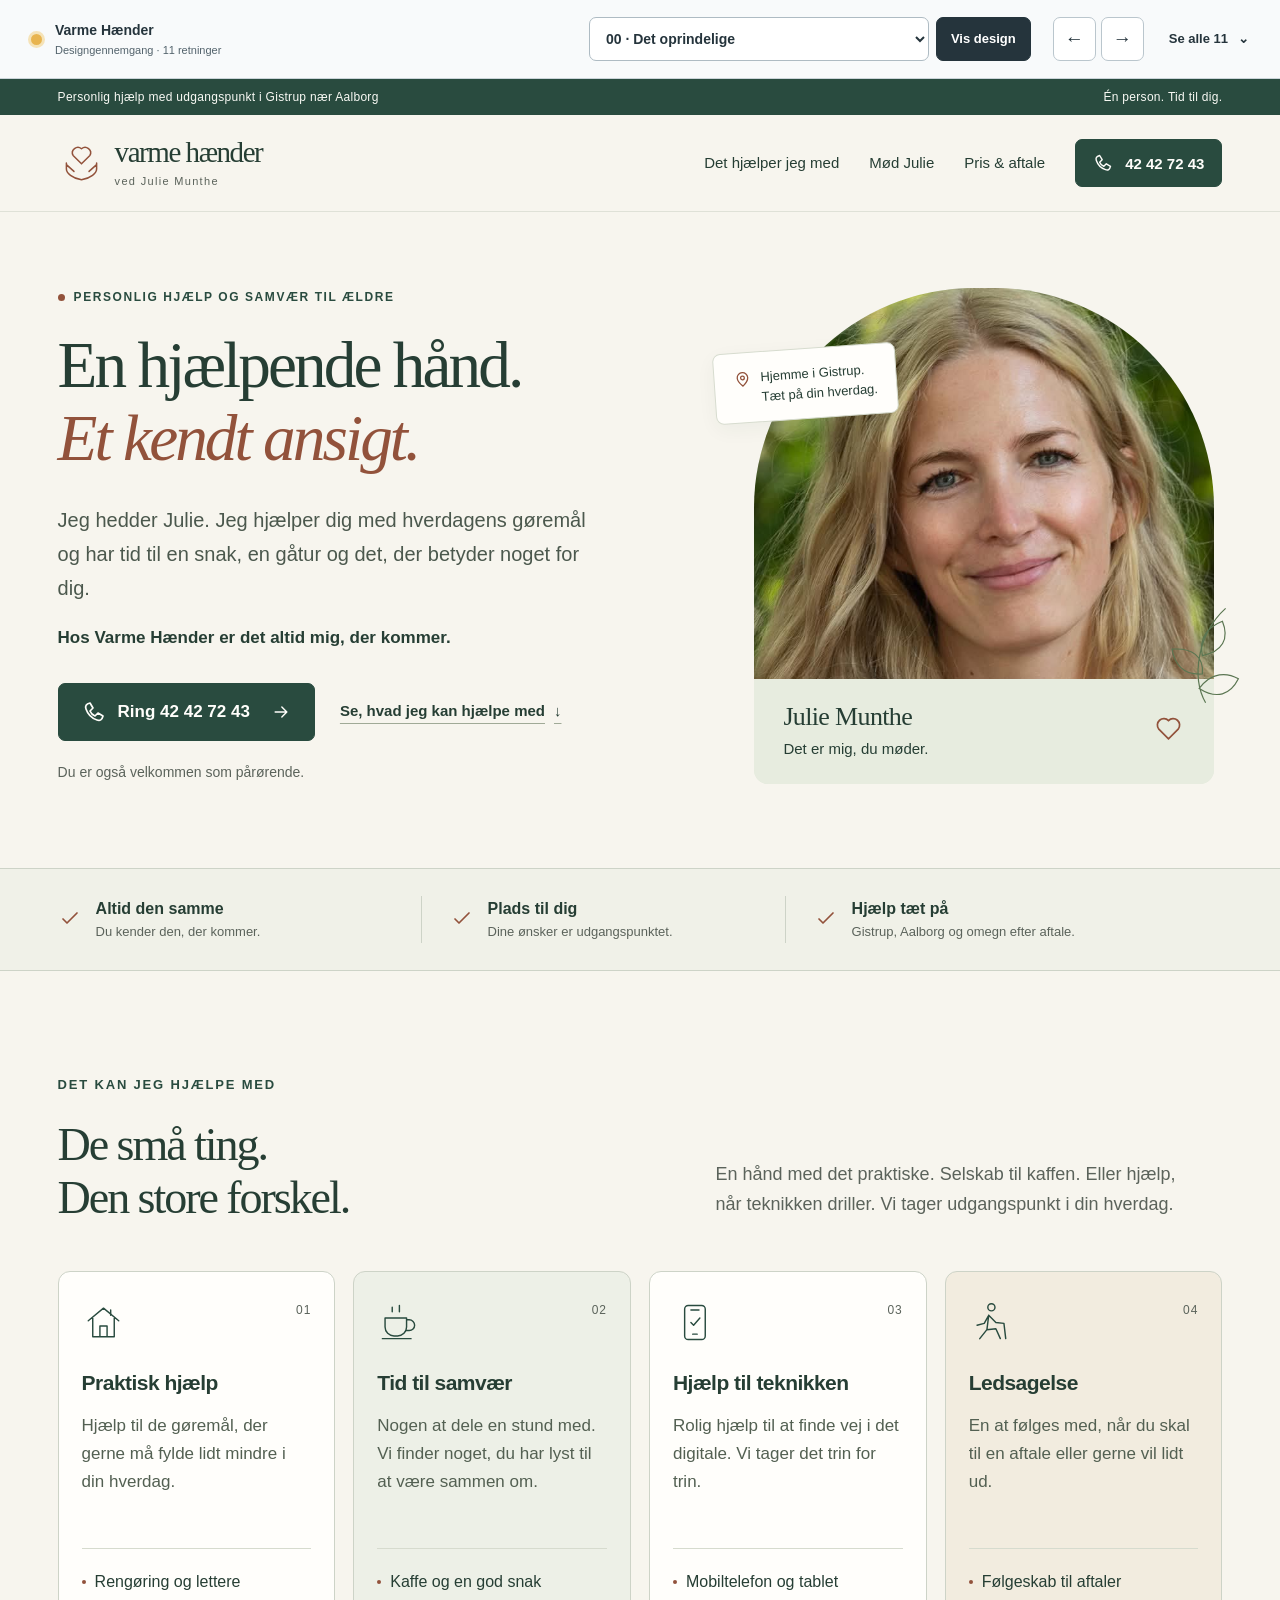
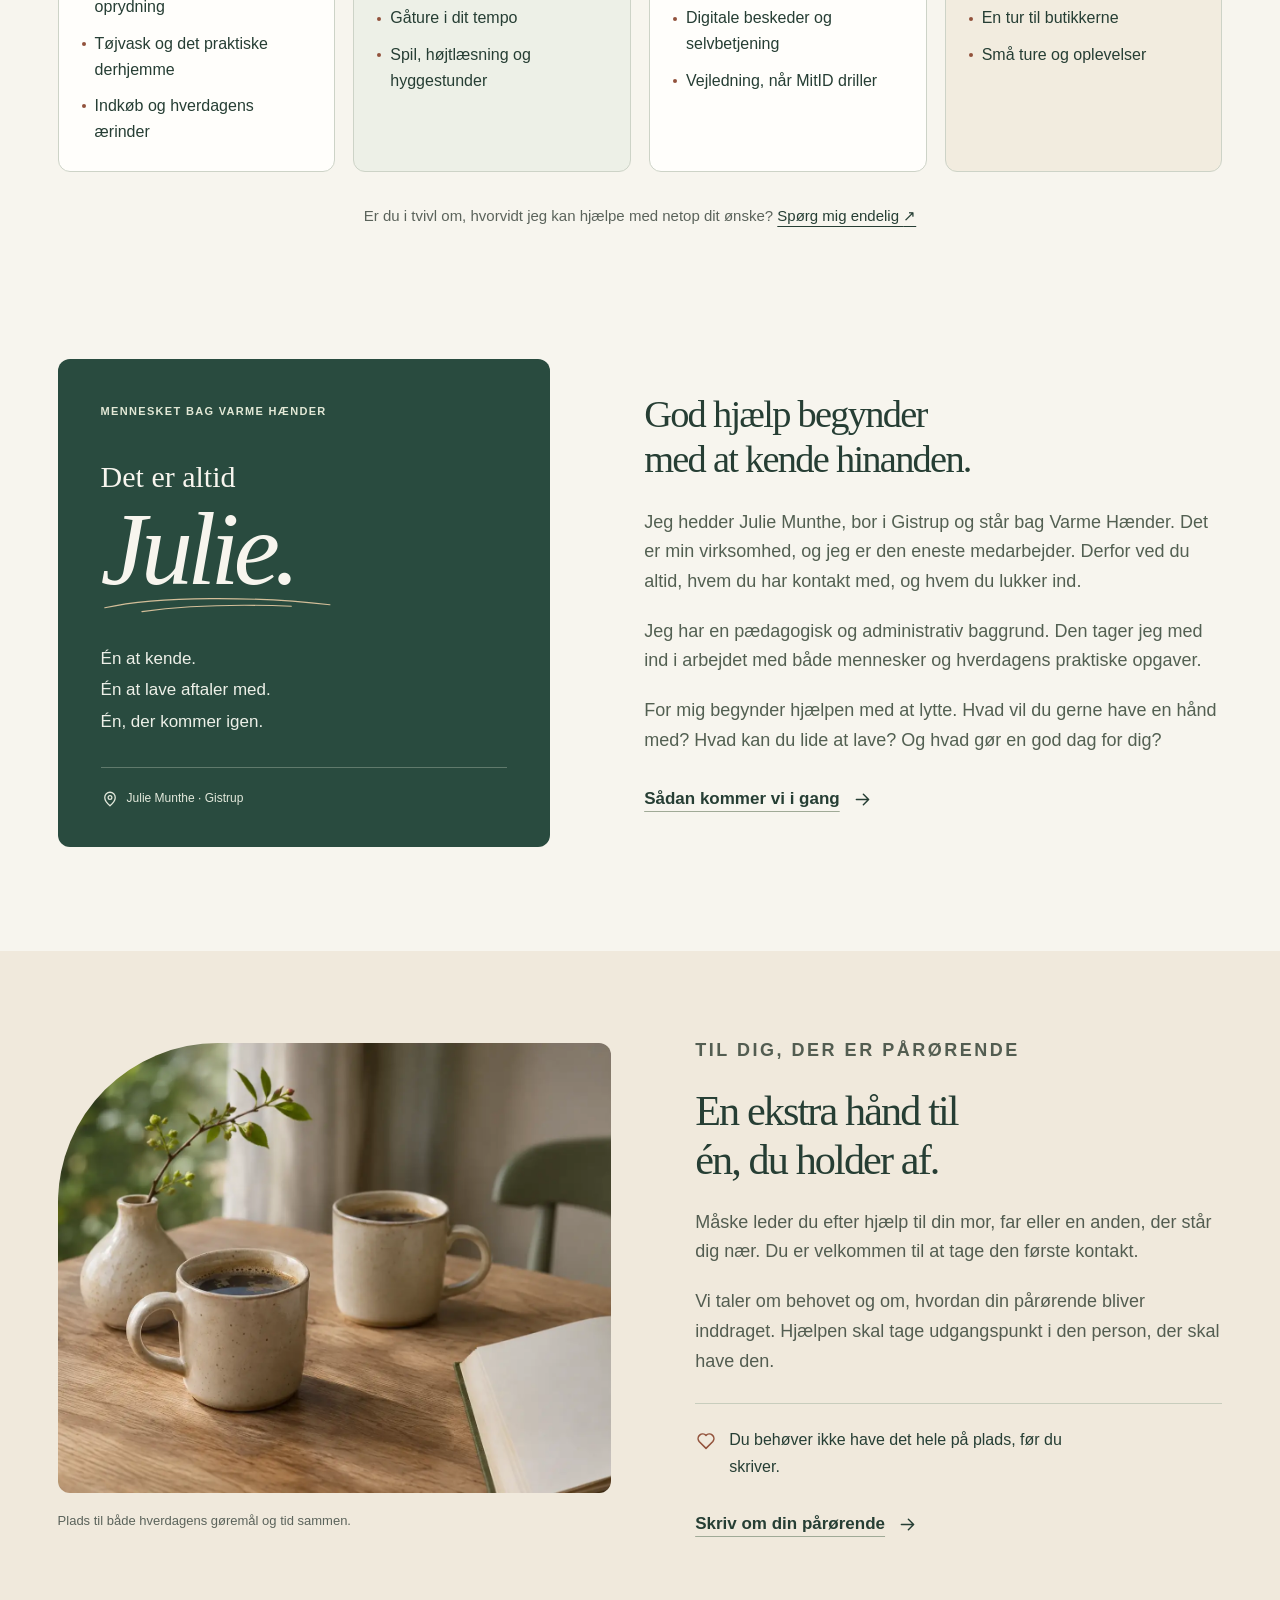
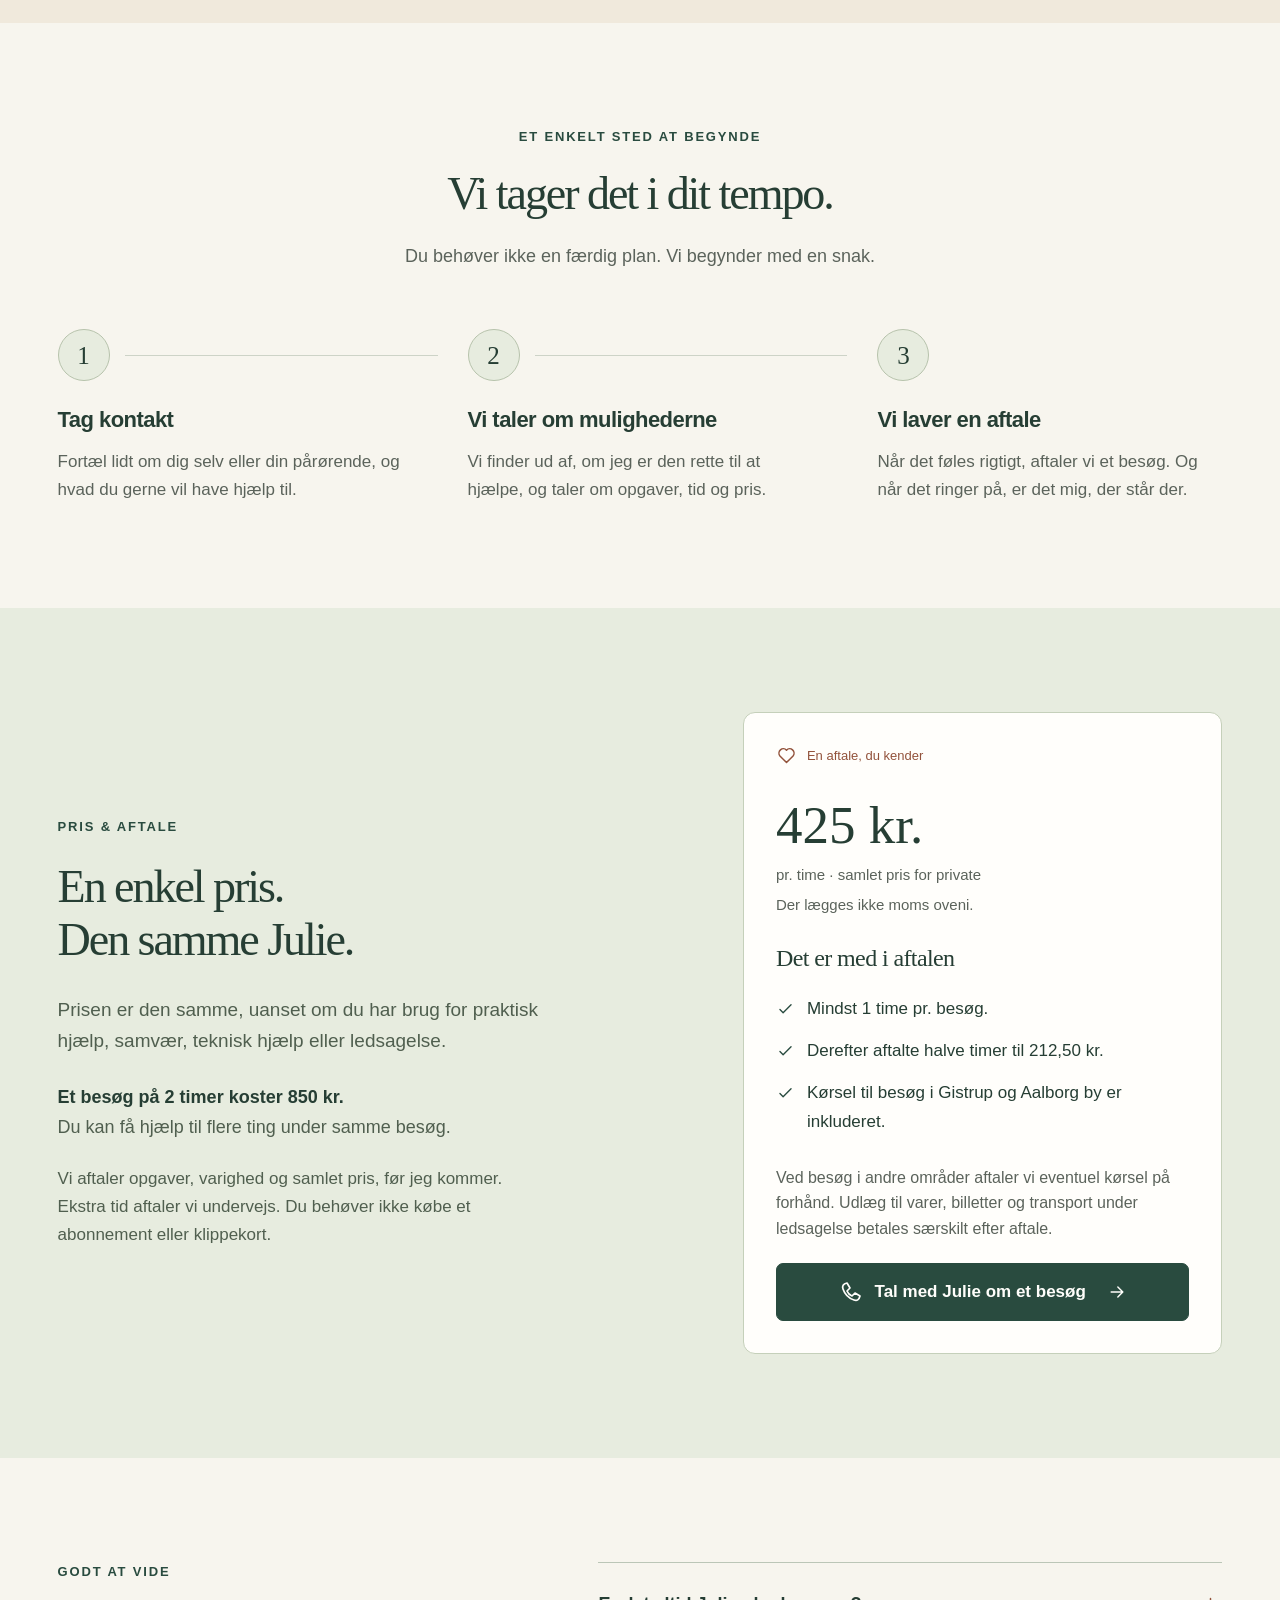
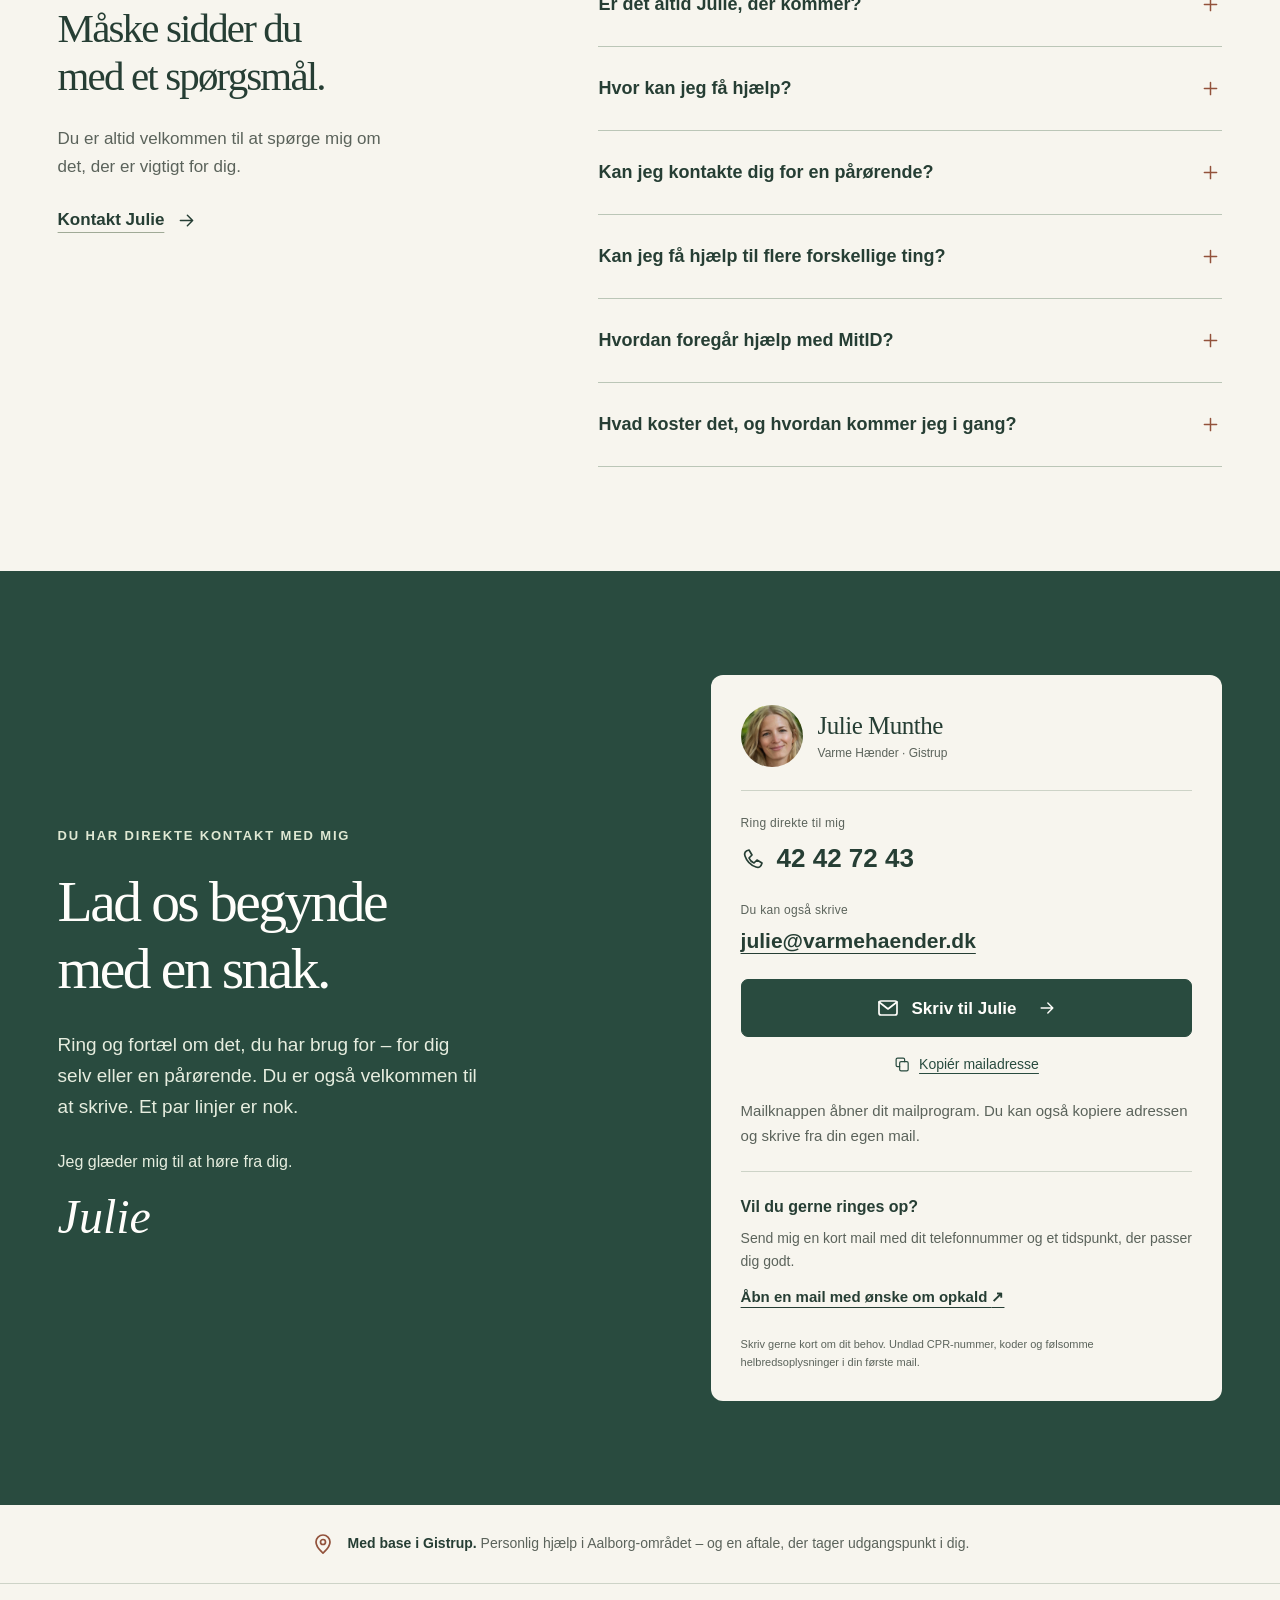
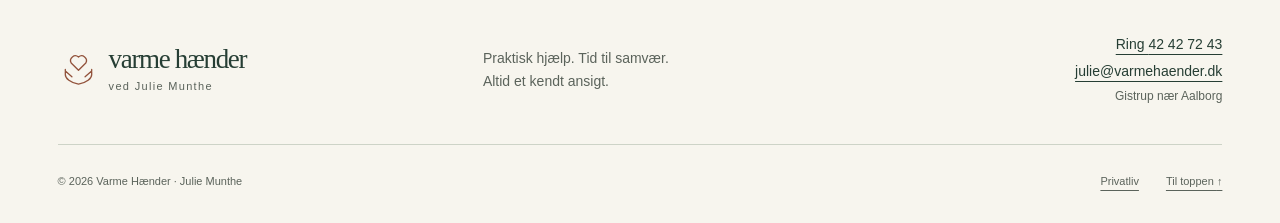
==== index.html @ d3af4e9e "more designs" ====
<!doctype html>
<html lang="da">
<head>
  <meta charset="utf-8">
  <meta name="viewport" content="width=device-width, initial-scale=1">
  <meta name="theme-color" content="#f7f5ee">
  <meta name="color-scheme" content="light">
  <title>Varme Hænder · Julie Munthe | Hjælp i Gistrup & Aalborg</title>
  <meta name="description" content="Personlig hjælp til ældre i Gistrup og Aalborg. Julie Munthe hjælper med praktiske opgaver, samvær, teknik og ledsagelse. Altid den samme person.">
  <link rel="canonical" href="https://varmehaender.dk/">
  <meta property="og:type" content="website">
  <meta property="og:locale" content="da_DK">
  <meta property="og:site_name" content="Varme Hænder">
  <meta property="og:title" content="En hjælpende hånd. Et kendt ansigt.">
  <meta property="og:description" content="Personlig hjælp og samvær i Gistrup og Aalborg. Hos Varme Hænder er det altid Julie Munthe, der kommer.">
  <meta property="og:url" content="https://varmehaender.dk/">
  <meta property="og:image" content="https://varmehaender.dk/assets/deling.png">
  <meta property="og:image:width" content="1200">
  <meta property="og:image:height" content="630">
  <meta property="og:image:alt" content="Varme Hænder. En hjælpende hånd. Et kendt ansigt. Julie Munthe, Gistrup og Aalborg.">
  <meta name="twitter:card" content="summary_large_image">
  <link rel="icon" href="assets/favicon.svg" type="image/svg+xml">
  <link rel="stylesheet" href="assets/style.css">
  <link rel="preload" href="assets/julie-munthe-original.jpg" as="image" fetchpriority="high">
  <script type="application/ld+json" id="business-schema">
  {"@context":"https://schema.org","@type":"ProfessionalService","@id":"https://varmehaender.dk/#virksomhed","name":"Varme Hænder","url":"https://varmehaender.dk/","description":"Personlig hjælp til ældre med praktiske opgaver, samvær, teknisk hjælp og ledsagelse med udgangspunkt i Gistrup nær Aalborg.","email":"julie@varmehaender.dk","telephone":"+4542427243","priceRange":"425 kr. pr. time","founder":{"@type":"Person","name":"Julie Munthe"},"areaServed":[{"@type":"City","name":"Gistrup"},{"@type":"City","name":"Aalborg"}],"address":{"@type":"PostalAddress","addressLocality":"Gistrup","addressCountry":"DK"},"hasOfferCatalog":{"@type":"OfferCatalog","name":"Hjælp i hverdagen","itemListElement":[{"@type":"OfferCatalog","name":"Praktisk hjælp"},{"@type":"OfferCatalog","name":"Samvær"},{"@type":"OfferCatalog","name":"Teknisk hjælp"},{"@type":"OfferCatalog","name":"Ledsagelse"}]}}
  </script>
  <script src="assets/site-config.js" defer></script>
  <script src="assets/site.js" defer></script>
<link rel="stylesheet" href="assets/design-review.css">
<script src="assets/design-review.js" defer></script>
</head>
<body class="has-design-review" data-design="00">
<aside class="design-review" aria-label="Vælg et design til gennemgang" data-design-review>
  <div class="review-bar">
    <a class="review-home" href="index.html"><span class="review-dot" aria-hidden="true"></span><span>Varme Hænder<small>Designgennemgang · 11 retninger</small></span></a>
    <div class="review-picker"><label class="review-sr" for="review-select">Vælg design</label><select id="review-select" data-review-select><option value="index.html" selected>00 · Det oprindelige</option><option value="designs/01.html">01 · Hverdagsliv i fokus</option><option value="designs/02.html">02 · Det helt enkle</option><option value="designs/03.html">03 · Et brev fra Julie</option><option value="designs/04.html">04 · To veje ind</option><option value="designs/05.html">05 · Hjælp tæt på</option><option value="designs/06.html">06 · Plads til gode stunder</option><option value="designs/07.html">07 · Overblik for pårørende</option><option value="designs/08.html">08 · Dit liv. Dit tempo.</option><option value="designs/09.html">09 · Vælg det, der hjælper</option><option value="designs/10.html">10 · En samtale først</option></select><button type="button" data-review-go hidden>Vis design</button></div>
    <div class="review-arrows"><a href="designs/10.html" aria-label="Forrige design: En samtale først">←</a><a href="designs/01.html" aria-label="Næste design: Hverdagsliv i fokus">→</a></div>
    <details class="review-overview"><summary>Se alle 11 <span aria-hidden="true">⌄</span></summary><div class="review-panel"><p>Samme Julie, samme hjælp og samme priser. Vælg det udtryk, der føles rigtigt.</p><nav class="review-grid" aria-label="Alle designforslag"><a class="review-choice" href="index.html" aria-current="page"><span class="review-swatches" style="--swatch-a:#294b3f;--swatch-b:#f7f5ee"><b>00</b></span><span><strong>Det oprindelige</strong><small>Creme, skovgrøn og Julie som det første kendte ansigt.</small></span></a><a class="review-choice" href="designs/01.html"><span class="review-swatches" style="--swatch-a:#682b3c;--swatch-b:#f8eee7"><b>01</b></span><span><strong>Hverdagsliv i fokus</strong><small>En samtale ved køkkenbordet, dyb bordeaux og nærvær i første blik.</small></span></a><a class="review-choice" href="designs/02.html"><span class="review-swatches" style="--swatch-a:#14344b;--swatch-b:#ffffff"><b>02</b></span><span><strong>Det helt enkle</strong><small>Hvid, marineblå og tre tydelige veje til hjælpen.</small></span></a><a class="review-choice" href="designs/03.html"><span class="review-swatches" style="--swatch-a:#72523c;--swatch-b:#f5efdf"><b>03</b></span><span><strong>Et brev fra Julie</strong><small>En personlig hilsen, varme papirfarver og plads til Julies stemme.</small></span></a><a class="review-choice" href="designs/04.html"><span class="review-swatches" style="--swatch-a:#125560;--swatch-b:#dceff2"><b>04</b></span><span><strong>To veje ind</strong><small>To ligeværdige begyndelser til dig selv og til dig som pårørende.</small></span></a><a class="review-choice" href="designs/05.html"><span class="review-swatches" style="--swatch-a:#254f78;--swatch-b:#f2d48f"><b>05</b></span><span><strong>Hjælp tæt på</strong><small>En illustreret dansk villavej, blå, okker og lokal nærhed.</small></span></a><a class="review-choice" href="designs/06.html"><span class="review-swatches" style="--swatch-a:#26465e;--swatch-b:#f7dd74"><b>06</b></span><span><strong>Plads til gode stunder</strong><small>Lys blå, gul og en levende mosaik af hverdagens gode øjeblikke.</small></span></a><a class="review-choice" href="designs/07.html"><span class="review-swatches" style="--swatch-a:#294b4e;--swatch-b:#e7efed"><b>07</b></span><span><strong>Overblik for pårørende</strong><small>Personlig kontakt, konkrete oplysninger og et tydeligt forløb.</small></span></a><a class="review-choice" href="designs/08.html"><span class="review-swatches" style="--swatch-a:#4b286d;--swatch-b:#deed86"><b>08</b></span><span><strong>Dit liv. Dit tempo.</strong><small>Stor typografi, lilla, lime og dine egne ønsker i centrum.</small></span></a><a class="review-choice" href="designs/09.html"><span class="review-swatches" style="--swatch-a:#35483c;--swatch-b:#f4eee4"><b>09</b></span><span><strong>Vælg det, der hjælper</strong><small>En venstremenu og fire store billedindgange til konkrete behov.</small></span></a><a class="review-choice" href="designs/10.html"><span class="review-swatches" style="--swatch-a:#435641;--swatch-b:#eee7d9"><b>10</b></span><span><strong>En samtale først</strong><small>En rolig introduktion, Julie og en beskedskriver lige ved hånden.</small></span></a></nav></div></details>
  </div>
  <noscript><p class="review-noscript">Brug pilene eller “Se alle 11” for at skifte design.</p></noscript>
</aside>
  <a class="skip-link" href="#indhold">Gå til indhold</a>

  <svg class="svg-sprite" xmlns="http://www.w3.org/2000/svg" aria-hidden="true">
    <defs>
      <symbol id="icon-arrow" viewBox="0 0 24 24"><path d="M5 12h14M13 6l6 6-6 6"/></symbol>
      <symbol id="icon-mail" viewBox="0 0 24 24"><rect x="3" y="5" width="18" height="14" rx="2"/><path d="m3 6 9 7 9-7"/></symbol>
      <symbol id="icon-phone" viewBox="0 0 24 24"><path d="m8 3 3 5-3 3c1 2.5 2.5 4 5 5l3-3 5 3c-1 4-3 5-6 4C9 18 6 15 4 9 3 6 4 4 8 3Z"/></symbol>
      <symbol id="icon-check" viewBox="0 0 24 24"><path d="m5 12 4 4L19 6"/></symbol>
      <symbol id="icon-pin" viewBox="0 0 24 24"><path d="M19 10c0 5-7 11-7 11S5 15 5 10a7 7 0 1 1 14 0Z"/><circle cx="12" cy="10" r="2.5"/></symbol>
      <symbol id="icon-home" viewBox="0 0 48 48"><path d="m7 22 17-14 17 14M12 19v21h24V19M20 40V28h8v12"/><path d="M32 10v6"/></symbol>
      <symbol id="icon-coffee" viewBox="0 0 48 48"><path d="M9 19h24v10a10 10 0 0 1-10 10h-4A10 10 0 0 1 9 29ZM33 21h3a6 6 0 0 1 0 12h-4M6 42h32M17 7v5M25 5v7"/></symbol>
      <symbol id="icon-tablet" viewBox="0 0 48 48"><rect x="13" y="5" width="23" height="38" rx="4"/><path d="M20 10h9M22 37h5M20 24l3 3 7-8"/></symbol>
      <symbol id="icon-walk" viewBox="0 0 48 48"><circle cx="25" cy="7" r="4"/><path d="m22 16-5 9-8 2M22 16l8 8 9 1M22 16l-2 16-8 10M20 32l10-1 5 11M39 25l2 17"/></symbol>
      <symbol id="icon-copy" viewBox="0 0 24 24"><rect x="8" y="8" width="12" height="13" rx="2"/><path d="M15 8V5a2 2 0 0 0-2-2H5a2 2 0 0 0-2 2v8a2 2 0 0 0 2 2h3"/></symbol>
      <symbol id="icon-plus" viewBox="0 0 24 24"><path d="M5 12h14M12 5v14"/></symbol>
      <symbol id="icon-heart" viewBox="0 0 24 24"><path d="M12 20 4.5 12.5a5 5 0 0 1 7.5-6.6 5 5 0 0 1 7.5 6.6Z"/></symbol>
      <symbol id="brand-mark" viewBox="0 0 56 56"><path d="M28 29 18 19a6.5 6.5 0 0 1 10-8 6.5 6.5 0 0 1 10 8Z"/><path d="M10 28v7c0 5 7 11 18 13 11-2 18-8 18-13v-7M10 30l9 8M46 30l-9 8"/></symbol>
    </defs>
  </svg>

  <div class="top-note"><span>Personlig hjælp med udgangspunkt i Gistrup nær Aalborg</span><span class="top-note-end">Én person. Tid til dig.</span></div>
  <header class="site-header" id="top">
    <div class="container header-inner">
      <a class="brand" href="#top" aria-label="Varme Hænder – til forsiden">
        <svg class="brand-symbol" aria-hidden="true"><use href="#brand-mark"/></svg>
        <span><span class="brand-name">varme hænder</span><span class="brand-tagline">ved Julie Munthe</span></span>
      </a>
      <button class="menu-toggle" type="button" aria-expanded="false" aria-controls="hovedmenu" hidden><span>Menu</span><span class="menu-lines" aria-hidden="true"></span></button>
      <nav class="site-nav" id="hovedmenu" aria-label="Hovedmenu">
        <a href="#hjaelp">Det hjælper jeg med</a>
        <a href="#om-julie">Mød Julie</a>
        <a href="#pris">Pris & aftale</a>
        <a class="button button-small" data-phone-link href="tel:+4542427243" aria-label="Ring til Julie på 42 42 72 43"><svg class="icon" aria-hidden="true"><use href="#icon-phone"/></svg><span data-phone-display>42 42 72 43</span></a>
      </nav>
    </div>
  </header>

  <main id="indhold">
    <section class="hero section" aria-labelledby="hero-heading">
      <div class="container hero-grid">
        <div class="hero-copy">
          <p class="eyebrow"><span class="status-dot" aria-hidden="true"></span>Personlig hjælp og samvær til ældre</p>
          <h1 id="hero-heading">En hjælpende hånd.<br><em>Et kendt ansigt.</em></h1>
          <p class="hero-intro">Jeg hedder Julie. Jeg hjælper dig med hverdagens gøremål og har tid til en snak, en gåtur og det, der betyder noget for dig.</p>
          <p class="hero-promise">Hos Varme Hænder er det altid mig, der kommer.</p>
          <div class="hero-actions">
            <a class="button" data-primary-contact href="tel:+4542427243"><svg class="icon" aria-hidden="true"><use data-primary-icon href="#icon-phone"/></svg><span data-primary-label>Ring 42 42 72 43</span><svg class="icon button-arrow" aria-hidden="true"><use href="#icon-arrow"/></svg></a>
            <a class="text-link" href="#hjaelp">Se, hvad jeg kan hjælpe med <span aria-hidden="true">↓</span></a>
          </div>
          <p class="hero-footnote">Du er også velkommen som pårørende.</p>
        </div>
        <div class="hero-portrait">
          <figure class="portrait-frame">
            <div class="portrait-crop"><img src="assets/julie-munthe-original.jpg" alt="Julie Munthe, som står bag Varme Hænder" width="2048" height="2048" fetchpriority="high" decoding="async"></div>
            <figcaption class="portrait-caption"><span class="portrait-name">Julie Munthe</span><span>Det er mig, du møder.</span><svg class="caption-heart" aria-hidden="true"><use href="#icon-heart"/></svg></figcaption>
          </figure>
          <div class="portrait-note"><svg class="icon" aria-hidden="true"><use href="#icon-pin"/></svg><span>Hjemme i Gistrup.<br>Tæt på din hverdag.</span></div>
          <svg class="portrait-flourish" viewBox="0 0 100 130" fill="none" aria-hidden="true"><path d="M52 126C34 94 42 40 77 8M48 90C23 92 13 76 10 59c25-2 40 9 38 31ZM48 67c-5-22 7-36 25-43 9 22 0 38-25 43ZM44 108c16-21 35-20 49-12-10 20-27 26-49 12Z"/></svg>
        </div>
      </div>
    </section>

    <div class="trust-strip">
      <div class="container trust-grid">
        <div><svg class="icon" aria-hidden="true"><use href="#icon-check"/></svg><span><strong>Altid den samme</strong>Du kender den, der kommer.</span></div>
        <div><svg class="icon" aria-hidden="true"><use href="#icon-check"/></svg><span><strong>Plads til dig</strong>Dine ønsker er udgangspunktet.</span></div>
        <div><svg class="icon" aria-hidden="true"><use href="#icon-check"/></svg><span><strong>Hjælp tæt på</strong>Gistrup, Aalborg og omegn efter aftale.</span></div>
      </div>
    </div>

    <section class="services section" id="hjaelp" aria-labelledby="help-heading">
      <div class="container">
        <div class="section-heading split-heading">
          <div><p class="eyebrow">Det kan jeg hjælpe med</p><h2 id="help-heading">De små ting.<br>Den store forskel.</h2></div>
          <p>En hånd med det praktiske. Selskab til kaffen. Eller hjælp, når teknikken driller. Vi tager udgangspunkt i din hverdag.</p>
        </div>
        <div class="service-grid">
          <article class="service-card">
            <div class="service-top"><svg class="service-icon" aria-hidden="true"><use href="#icon-home"/></svg><span aria-hidden="true">01</span></div>
            <h3>Praktisk hjælp</h3>
            <p>Hjælp til de gøremål, der gerne må fylde lidt mindre i din hverdag.</p>
            <ul><li>Rengøring og lettere oprydning</li><li>Tøjvask og det praktiske derhjemme</li><li>Indkøb og hverdagens ærinder</li></ul>
          </article>
          <article class="service-card service-card-sage">
            <div class="service-top"><svg class="service-icon" aria-hidden="true"><use href="#icon-coffee"/></svg><span aria-hidden="true">02</span></div>
            <h3>Tid til samvær</h3>
            <p>Nogen at dele en stund med. Vi finder noget, du har lyst til at være sammen om.</p>
            <ul><li>Kaffe og en god snak</li><li>Gåture i dit tempo</li><li>Spil, højtlæsning og hyggestunder</li></ul>
          </article>
          <article class="service-card">
            <div class="service-top"><svg class="service-icon" aria-hidden="true"><use href="#icon-tablet"/></svg><span aria-hidden="true">03</span></div>
            <h3>Hjælp til teknikken</h3>
            <p>Rolig hjælp til at finde vej i det digitale. Vi tager det trin for trin.</p>
            <ul><li>Mobiltelefon og tablet</li><li>Digitale beskeder og selvbetjening</li><li>Vejledning, når MitID driller</li></ul>
          </article>
          <article class="service-card service-card-sand">
            <div class="service-top"><svg class="service-icon" aria-hidden="true"><use href="#icon-walk"/></svg><span aria-hidden="true">04</span></div>
            <h3>Ledsagelse</h3>
            <p>En at følges med, når du skal til en aftale eller gerne vil lidt ud.</p>
            <ul><li>Følgeskab til aftaler</li><li>En tur til butikkerne</li><li>Små ture og oplevelser</li></ul>
          </article>
        </div>
        <p class="section-afterword">Er du i tvivl om, hvorvidt jeg kan hjælpe med netop dit ønske? <a href="#kontakt">Spørg mig endelig <span aria-hidden="true">↗</span></a></p>
      </div>
    </section>

    <section class="about section" id="om-julie" aria-labelledby="about-heading">
      <div class="container about-grid">
        <div class="about-visual">
          <p class="eyebrow">Mennesket bag Varme Hænder</p>
          <div class="about-statement"><span>Det er altid</span><strong>Julie.</strong><svg viewBox="0 0 310 26" fill="none" aria-hidden="true"><path d="M5 18C76 2 207 3 302 14M54 23c65-9 125-10 197-7"/></svg></div>
          <p>Én at kende.<br>Én at lave aftaler med.<br>Én, der kommer igen.</p>
          <div class="about-location"><svg class="icon" aria-hidden="true"><use href="#icon-pin"/></svg>Julie Munthe · Gistrup</div>
        </div>
        <div class="about-copy">
          <h2 id="about-heading">God hjælp begynder<br>med at kende hinanden.</h2>
          <p>Jeg hedder Julie Munthe, bor i Gistrup og står bag Varme Hænder. Det er min virksomhed, og jeg er den eneste medarbejder. Derfor ved du altid, hvem du har kontakt med, og hvem du lukker ind.</p>
          <p>Jeg har en pædagogisk og administrativ baggrund. Den tager jeg med ind i arbejdet med både mennesker og hverdagens praktiske opgaver.</p>
          <p>For mig begynder hjælpen med at lytte. Hvad vil du gerne have en hånd med? Hvad kan du lide at lave? Og hvad gør en god dag for dig?</p>
          <a class="text-link" href="#saadan">Sådan kommer vi i gang <svg class="icon" aria-hidden="true"><use href="#icon-arrow"/></svg></a>
        </div>
      </div>
    </section>

    <section class="family section" id="paarorende" aria-labelledby="family-heading">
      <div class="container family-grid">
        <figure class="coffee-photo"><img src="assets/kaffe-og-samvaer.webp" width="1536" height="1024" alt="" loading="lazy" decoding="async"><figcaption>Plads til både hverdagens gøremål og tid sammen.</figcaption></figure>
        <div class="family-copy">
          <p class="eyebrow">Til dig, der er pårørende</p>
          <h2 id="family-heading">En ekstra hånd til<br>én, du holder af.</h2>
          <p>Måske leder du efter hjælp til din mor, far eller en anden, der står dig nær. Du er velkommen til at tage den første kontakt.</p>
          <p>Vi taler om behovet og om, hvordan din pårørende bliver inddraget. Hjælpen skal tage udgangspunkt i den person, der skal have den.</p>
          <div class="family-detail"><svg class="icon" aria-hidden="true"><use href="#icon-heart"/></svg><p>Du behøver ikke have det hele på plads, før du skriver.</p></div>
          <a class="text-link" href="mailto:julie@varmehaender.dk?subject=Hj%C3%A6lp%20til%20min%20p%C3%A5r%C3%B8rende">Skriv om din pårørende <svg class="icon" aria-hidden="true"><use href="#icon-arrow"/></svg></a>
        </div>
      </div>
    </section>

    <section class="steps section" id="saadan" aria-labelledby="steps-heading">
      <div class="container">
        <div class="section-heading centered-heading"><p class="eyebrow">Et enkelt sted at begynde</p><h2 id="steps-heading">Vi tager det i dit tempo.</h2><p>Du behøver ikke en færdig plan. Vi begynder med en snak.</p></div>
        <ol class="steps-grid">
          <li><span class="step-number" aria-hidden="true">1</span><h3>Tag kontakt</h3><p>Fortæl lidt om dig selv eller din pårørende, og hvad du gerne vil have hjælp til.</p></li>
          <li><span class="step-number" aria-hidden="true">2</span><h3>Vi taler om mulighederne</h3><p>Vi finder ud af, om jeg er den rette til at hjælpe, og taler om opgaver, tid og pris.</p></li>
          <li><span class="step-number" aria-hidden="true">3</span><h3>Vi laver en aftale</h3><p>Når det føles rigtigt, aftaler vi et besøg. Og når det ringer på, er det mig, der står der.</p></li>
        </ol>
      </div>
    </section>

    <section class="pricing section" id="pris" aria-labelledby="price-heading">
      <div class="container pricing-grid">
        <div>
          <p class="eyebrow">Pris & aftale</p>
          <h2 id="price-heading">En enkel pris.<br>Den samme Julie.</h2>
          <p class="pricing-intro">Prisen er den samme, uanset om du har brug for praktisk hjælp, samvær, teknisk hjælp eller ledsagelse.</p>
          <p class="pricing-example"><strong>Et besøg på 2 timer koster 850 kr.</strong><br>Du kan få hjælp til flere ting under samme besøg.</p>
          <p class="pricing-note">Vi aftaler opgaver, varighed og samlet pris, før jeg kommer. Ekstra tid aftaler vi undervejs. Du behøver ikke købe et abonnement eller klippekort.</p>
        </div>
        <div class="price-card">
          <div class="price-card-top"><svg class="icon" aria-hidden="true"><use href="#icon-heart"/></svg><span>En aftale, du kender</span></div>
          <div id="price-value" class="price-value"><strong data-price-number>425 kr.</strong><span>pr. time · <span data-price-tax>samlet pris for private</span></span><p class="price-tax-note">Der lægges ikke moms oveni.</p></div>
          <h3 id="price-card-heading">Det er med i aftalen</h3>
          <ul class="check-list"><li><svg class="icon" aria-hidden="true"><use href="#icon-check"/></svg><span>Mindst 1 time pr. besøg.</span></li><li><svg class="icon" aria-hidden="true"><use href="#icon-check"/></svg><span>Derefter aftalte halve timer til 212,50 kr.</span></li><li><svg class="icon" aria-hidden="true"><use href="#icon-check"/></svg><span>Kørsel til besøg i Gistrup og Aalborg by er inkluderet.</span></li></ul>
          <p class="price-extra" data-price-extra>Ved besøg i andre områder aftaler vi eventuel kørsel på forhånd. Udlæg til varer, billetter og transport under ledsagelse betales særskilt efter aftale.</p>
          <a class="button button-full" data-phone-link href="tel:+4542427243"><svg class="icon" aria-hidden="true"><use href="#icon-phone"/></svg>Tal med Julie om et besøg <svg class="icon button-arrow" aria-hidden="true"><use href="#icon-arrow"/></svg></a>
        </div>
      </div>
    </section>

    <section class="faq section" id="sporgsmaal" aria-labelledby="faq-heading">
      <div class="container faq-grid">
        <div class="faq-intro"><p class="eyebrow">Godt at vide</p><h2 id="faq-heading">Måske sidder du<br>med et spørgsmål.</h2><p>Du er altid velkommen til at spørge mig om det, der er vigtigt for dig.</p><a class="text-link" href="#kontakt">Kontakt Julie <svg class="icon" aria-hidden="true"><use href="#icon-arrow"/></svg></a></div>
        <div class="faq-list">
          <details><summary>Er det altid Julie, der kommer?<svg class="icon" aria-hidden="true"><use href="#icon-plus"/></svg></summary><div class="faq-answer"><p>Ja. Varme Hænder er min virksomhed, og jeg er den eneste medarbejder. Det er mig, Julie, du har kontakt med, og mig, du møder.</p></div></details>
          <details><summary>Hvor kan jeg få hjælp?<svg class="icon" aria-hidden="true"><use href="#icon-plus"/></svg></summary><div class="faq-answer"><p>Jeg har base i Gistrup nær Aalborg. Kørsel til besøg i Gistrup og Aalborg by er inkluderet i timeprisen. Bor du et andet sted i området, så ring eller skriv din by eller dit postnummer. Så taler vi om mulighederne og eventuel kørsel, før vi aftaler et besøg.</p></div></details>
          <details><summary>Kan jeg kontakte dig for en pårørende?<svg class="icon" aria-hidden="true"><use href="#icon-plus"/></svg></summary><div class="faq-answer"><p>Ja, du er velkommen til at tage den første kontakt. Vi taler om jeres ønsker og om, hvordan din pårørende bedst bliver inddraget.</p></div></details>
          <details><summary>Kan jeg få hjælp til flere forskellige ting?<svg class="icon" aria-hidden="true"><use href="#icon-plus"/></svg></summary><div class="faq-answer"><p>Du må gerne fortælle om flere behov, for eksempel indkøb og en gåtur eller tøjvask og hjælp med mobilen. Så taler vi om, hvad der kan lade sig gøre.</p></div></details>
          <details><summary>Hvordan foregår hjælp med MitID?<svg class="icon" aria-hidden="true"><use href="#icon-plus"/></svg></summary><div class="faq-answer"><p>Jeg kan guide dig og hjælpe med at finde rundt. Du bruger selv dit MitID og godkender selv. Dine personlige koder bliver hos dig, og jeg ser væk, når du taster dem.</p><p><a href="https://www.mitid.dk/hjaelp/hjaelpeunivers/hjaelp-andre/">Læs MitIDs vejledning om at hjælpe andre <span aria-hidden="true">↗</span></a></p></div></details>
          <details><summary>Hvad koster det, og hvordan kommer jeg i gang?<svg class="icon" aria-hidden="true"><use href="#icon-plus"/></svg></summary><div class="faq-answer"><p>Prisen er 425 kr. pr. time som samlet pris for private. Mindst én time pr. besøg, derefter aftalte halve timer til 212,50 kr. Kørsel til besøg i Gistrup og Aalborg by er inkluderet. Eventuel kørsel til andre områder og udlæg aftales på forhånd.</p><p>Ring til mig på <a data-phone-link href="tel:+4542427243"><span data-phone-display>42 42 72 43</span></a>, eller skriv til <a href="mailto:julie@varmehaender.dk">julie@varmehaender.dk</a>. Så taler vi om det, du har brug for.</p><p><a href="#pris">Se pris og vilkår for et besøg</a></p></div></details>
        </div>
      </div>
    </section>

    <section class="contact section" id="kontakt" aria-labelledby="contact-heading">
      <div class="container contact-grid">
        <div class="contact-copy"><p class="eyebrow">Du har direkte kontakt med mig</p><h2 id="contact-heading">Lad os begynde<br>med en snak.</h2><p>Ring og fortæl om det, du har brug for – for dig selv eller en pårørende. Du er også velkommen til at skrive. Et par linjer er nok.</p><p class="contact-signature">Jeg glæder mig til at høre fra dig.<br><span>Julie</span></p></div>
        <div class="contact-card">
          <div class="contact-person"><div class="mini-portrait"><img src="assets/julie-munthe-original.jpg" alt="" width="2048" height="2048" loading="lazy"></div><div><h3>Julie Munthe</h3><p>Varme Hænder · Gistrup</p></div></div>
          <div class="contact-phone" data-phone-block><span class="contact-label">Ring direkte til mig</span><a data-phone-link href="tel:+4542427243"><svg class="icon" aria-hidden="true"><use href="#icon-phone"/></svg><span data-phone-display>42 42 72 43</span></a></div>
          <span class="contact-label">Du kan også skrive</span>
          <a class="contact-email" href="mailto:julie@varmehaender.dk">julie@varmehaender.dk</a>
          <div class="contact-card-actions"><a class="button button-full" href="mailto:julie@varmehaender.dk?subject=Hj%C3%A6lp%20i%20hverdagen"><svg class="icon" aria-hidden="true"><use href="#icon-mail"/></svg>Skriv til Julie <svg class="icon button-arrow" aria-hidden="true"><use href="#icon-arrow"/></svg></a><button class="copy-button" type="button" data-copy-email hidden><svg class="icon" aria-hidden="true"><use href="#icon-copy"/></svg>Kopiér mailadresse</button></div>
          <p class="contact-hint">Mailknappen åbner dit mailprogram. Du kan også kopiere adressen og skrive fra din egen mail.</p>
          <div class="callback"><h4>Vil du gerne ringes op?</h4><p>Send mig en kort mail med dit telefonnummer og et tidspunkt, der passer dig godt.</p><a href="mailto:julie@varmehaender.dk?subject=Jeg%20vil%20gerne%20ringes%20op&amp;body=Hej%20Julie%0A%0AJeg%20vil%20gerne%20tale%20med%20dig%20om%20hj%C3%A6lp%20i%20hverdagen.%0A%0AMit%20navn%3A%20%0AMit%20telefonnummer%3A%20%0ADu%20kan%20bedst%20f%C3%A5%20fat%20i%20mig%3A%20%0A%0AVenlig%20hilsen%0A">Åbn en mail med ønske om opkald <span aria-hidden="true">↗</span></a></div>
          <p class="contact-privacy">Skriv gerne kort om dit behov. Undlad CPR-nummer, koder og følsomme helbredsoplysninger i din første mail.</p>
          <p class="copy-status" role="status" aria-live="polite" data-copy-status></p>
        </div>
      </div>
    </section>

    <aside class="local-note"><div class="container"><svg class="icon" aria-hidden="true"><use href="#icon-pin"/></svg><p><strong>Med base i Gistrup.</strong> Personlig hjælp i Aalborg-området – og en aftale, der tager udgangspunkt i dig.</p></div></aside>
  </main>

  <footer class="site-footer">
    <div class="container footer-main"><a class="brand" href="#top" aria-label="Varme Hænder – tilbage til toppen"><svg class="brand-symbol" aria-hidden="true"><use href="#brand-mark"/></svg><span><span class="brand-name">varme hænder</span><span class="brand-tagline">ved Julie Munthe</span></span></a><p>Praktisk hjælp. Tid til samvær.<br>Altid et kendt ansigt.</p><div class="footer-contact"><a data-phone-link href="tel:+4542427243">Ring <span data-phone-display>42 42 72 43</span></a><a href="mailto:julie@varmehaender.dk">julie@varmehaender.dk</a><span>Gistrup nær Aalborg</span><span data-cvr hidden></span></div></div>
    <div class="container footer-bottom"><span>© <span data-year>2026</span> Varme Hænder · Julie Munthe</span><div><a href="privatliv/index.html">Privatliv</a><a href="#top">Til toppen <span aria-hidden="true">↑</span></a></div></div>
  </footer>
  <div class="mobile-contact"><a class="button" data-primary-contact href="tel:+4542427243"><svg class="icon" aria-hidden="true"><use data-primary-icon href="#icon-phone"/></svg><span data-primary-label>Ring 42 42 72 43</span><svg class="icon button-arrow" aria-hidden="true"><use href="#icon-arrow"/></svg></a></div>
</body>
</html>
---- assets/style.css ----
/* Varme Hænder — buildless, local assets, no font or framework requests. */
:root {
  --paper: #f7f5ee;
  --white: #fffefb;
  --ink: #263e34;
  --forest: #294b3f;
  --forest-dark: #203d33;
  --muted: #5b635b;
  --sage: #e7ecdf;
  --sage-deep: #dbe3d3;
  --sand: #f0e9dc;
  --clay: #92523b;
  --line: #cdd3c7;
  --display: Georgia, "Times New Roman", serif;
  --body: "Segoe UI", -apple-system, BlinkMacSystemFont, Arial, sans-serif;
  --radius: 12px;
  --gutter: clamp(22px, 4.5vw, 64px);
}

*, *::before, *::after { box-sizing: border-box; }
html { scroll-behavior: smooth; scroll-padding-top: 116px; -webkit-text-size-adjust: 100%; }
body { margin: 0; color: var(--ink); background: var(--paper); font: 400 19px/1.65 var(--body); overflow-wrap: break-word; }
body, button, input, textarea { -webkit-font-smoothing: antialiased; }
button, input, textarea { font: inherit; }
button, a { -webkit-tap-highlight-color: rgba(41, 75, 63, .13); }
button { cursor: pointer; }
button:disabled { cursor: default; }
a { color: inherit; text-decoration-thickness: 1px; text-underline-offset: 5px; }
a:hover { text-decoration-thickness: 2px; }
button:focus-visible, a:focus-visible, summary:focus-visible, [tabindex]:focus-visible { outline: 3px solid var(--clay); outline-offset: 5px; border-radius: 3px; }
::selection { color: var(--forest-dark); background: #d8dfc5; }
[hidden] { display: none !important; }
img, svg { display: block; }
img { max-width: 100%; height: auto; }
figure, p, h1, h2, h3, h4 { margin: 0; }
h1, h2, h3, h4 { line-height: 1.15; text-wrap: balance; }
h1, h2 { font-family: var(--display); font-weight: 400; letter-spacing: -.045em; }
h1 { font-size: clamp(40px, 5.1vw, 72px); line-height: 1.12; }
h1 em { color: var(--clay); font-weight: 400; }
h2 { font-size: clamp(35px, 3.6vw, 50px); line-height: 1.16; }
h3 { font-size: 23px; font-weight: 600; letter-spacing: -.025em; }
h4 { font-size: 19px; }
p + p { margin-top: 20px; }
ul, ol { margin: 0; }
.container { width: min(100% - 2 * var(--gutter), 1200px); margin-inline: auto; }
.section { padding-block: 104px; }
.eyebrow { color: var(--forest); font-size: 13px; font-weight: 650; letter-spacing: .14em; line-height: 1.6; text-transform: uppercase; margin-bottom: 22px; }
.icon { width: 24px; height: 24px; fill: none; stroke: currentColor; stroke-width: 1.7; stroke-linecap: round; stroke-linejoin: round; flex: 0 0 24px; }
.svg-sprite { position: absolute; width: 0; height: 0; overflow: hidden; }
.skip-link { position: fixed; top: 12px; left: 16px; padding: 12px 20px; background: var(--white); color: var(--ink); z-index: 100; transform: translateY(-160%); border: 2px solid var(--forest); }
.skip-link:focus { transform: translateY(0); }
.button { display: inline-flex; align-items: center; justify-content: center; gap: 12px; min-height: 58px; padding: 15px 23px; border: 1px solid var(--forest); border-radius: 7px; color: var(--white); background: var(--forest); font-size: 17px; font-weight: 600; line-height: 1.4; text-align: center; text-decoration: none; transition: background-color .18s ease, border-color .18s ease; }
.button:hover { color: var(--white); background: var(--forest-dark); border-color: var(--forest-dark); text-decoration: none; }
.button:active { background: #172e26; }
.button-small { min-height: 48px; padding: 10px 17px; font-size: 15px; }
.button-small .icon { width: 20px; height: 20px; flex-basis: 20px; }
.button-full { display: flex; width: 100%; }
.button-arrow { margin-left: 9px; width: 20px; height: 20px; flex-basis: 20px; }
.text-link { display: inline-flex; align-items: center; gap: 12px; font-size: 17px; font-weight: 600; text-decoration: underline; text-decoration-color: #a0aa97; text-underline-offset: 7px; }
.text-link:hover { text-decoration-color: currentColor; }
.text-link .icon { width: 21px; height: 21px; flex-basis: 21px; }

/* Header */
.top-note { display: flex; align-items: center; justify-content: space-between; gap: 20px; padding: 9px var(--gutter); font-size: 12px; line-height: 1.5; letter-spacing: .025em; color: #f9faf5; background: var(--forest); }
.site-header { position: sticky; z-index: 20; top: 0; background: rgba(247, 245, 238, .98); border-bottom: 1px solid #dfe1d7; }
.header-inner { display: flex; align-items: center; justify-content: space-between; gap: 26px; min-height: 96px; }
.brand { display: inline-flex; align-items: center; gap: 10px; flex-shrink: 0; text-decoration: none; }
.brand:hover { text-decoration: none; }
.brand-symbol { width: 47px; height: 52px; fill: none; stroke: var(--clay); stroke-width: 1.8; stroke-linecap: round; stroke-linejoin: round; }
.brand-name { display: block; font: 400 29px/1.1 var(--display); letter-spacing: -.05em; }
.brand-tagline { display: block; margin-top: 5px; color: var(--muted); font-size: 11px; line-height: 1.4; letter-spacing: .12em; }
.site-nav { display: flex; align-items: center; gap: 30px; font-size: 15px; }
.site-nav > a:not(.button) { padding-block: 12px; text-decoration: none; }
.site-nav > a:not(.button):hover { text-decoration: underline; text-underline-offset: 8px; }
.menu-toggle { display: none; align-items: center; gap: 11px; min-height: 48px; padding: 10px 13px; border: 1px solid var(--line); border-radius: 5px; color: var(--ink); background: transparent; font-size: 16px; font-weight: 600; }
.menu-lines { position: relative; width: 19px; height: 14px; border-block: 1.5px solid currentColor; }
.menu-lines::before { content: ""; position: absolute; left: 0; top: 5px; width: 19px; border-top: 1.5px solid currentColor; }

/* First screen: an actual person, a clear offer, a direct contact. */
.hero { padding-top: 76px; padding-bottom: 84px; }
.hero-grid { display: grid; grid-template-columns: 1.3fr 1fr; gap: 66px; align-items: center; }
.hero-copy { position: relative; z-index: 1; }
.hero .eyebrow { display: flex; align-items: center; gap: 9px; font-size: 12px; letter-spacing: .13em; }
.status-dot { width: 7px; height: 7px; border-radius: 50%; background: var(--clay); flex-shrink: 0; }
.hero-intro { max-width: 540px; margin-top: 28px; font-size: 20px; line-height: 1.7; color: #4b584d; }
.hero-promise { margin-top: 19px; font-size: 17px; font-weight: 600; }
.hero-actions { display: flex; flex-wrap: wrap; align-items: center; gap: 22px 25px; margin-top: 30px; }
.hero-actions .text-link { font-size: 15px; gap: 9px; }
.hero-footnote { color: var(--muted); font-size: 14px; margin-top: 20px; }
.hero-portrait { position: relative; margin: 0 8px 0 0; max-width: 460px; justify-self: end; width: 100%; }
.portrait-frame { background: var(--sage); border-radius: 220px 220px 14px 14px; overflow: hidden; }
.portrait-crop { position: relative; aspect-ratio: 1.05; overflow: hidden; }
.portrait-crop img { position: absolute; width: 285%; max-width: none; height: auto; top: 0; left: -87%; }
.portrait-caption { position: relative; display: flex; flex-direction: column; justify-content: center; gap: 3px; min-height: 100px; padding: 21px 29px 22px; background: var(--sage); margin-top: -47px; font-size: 15px; }
.portrait-name { font: 400 26px/1.3 var(--display); letter-spacing: -.025em; }
.caption-heart { position: absolute; right: 30px; top: 34px; width: 31px; height: 31px; fill: none; stroke: var(--clay); stroke-width: 1.3; }
.portrait-note { position: absolute; top: 60px; left: -40px; display: flex; align-items: flex-start; gap: 9px; padding: 15px 19px; border: 1px solid #d7dccf; border-radius: 8px; background: var(--white); box-shadow: 0 6px 20px #1737280c; transform: rotate(-4deg); font-size: 13px; line-height: 1.5; }
.portrait-note .icon { width: 18px; height: 22px; flex-basis: 18px; color: var(--clay); }
.portrait-flourish { width: 80px; height: 104px; position: absolute; right: -30px; bottom: 78px; stroke: #5b7652; stroke-width: 1.5; }
.trust-strip { border-block: 1px solid var(--line); background: #f0f1e8; }
.trust-grid { display: grid; grid-template-columns: 1fr 1fr 1.2fr; padding-block: 27px; }
.trust-grid > div { display: flex; align-items: center; gap: 14px; padding-inline: 28px; border-right: 1px solid var(--line); }
.trust-grid > div:first-child { padding-left: 0; }
.trust-grid > div:last-child { border: 0; padding-right: 0; }
.trust-grid .icon { color: var(--clay); }
.trust-grid span { font-size: 13px; line-height: 1.6; color: var(--muted); }
.trust-grid strong { display: block; color: var(--ink); font-size: 16px; font-weight: 600; margin-bottom: 1px; }

/* Four concrete services */
.section-heading { margin-bottom: 46px; }
.split-heading { display: grid; grid-template-columns: 1.15fr 1fr; gap: 75px; align-items: end; }
.split-heading > p { max-width: 470px; margin-bottom: 5px; color: var(--muted); font-size: 18px; }
.service-grid { display: grid; grid-template-columns: repeat(4, minmax(0, 1fr)); gap: 18px; }
.service-card { padding: 29px 23px 27px; border: 1px solid var(--line); border-radius: var(--radius); background: var(--white); }
.service-card-sage { background: #edf0e7; }
.service-card-sand { background: #f2ecdf; }
.service-top { display: flex; justify-content: space-between; align-items: flex-start; margin-bottom: 27px; }
.service-top > span { color: var(--muted); font-size: 12px; letter-spacing: .08em; }
.service-icon { width: 43px; height: 43px; stroke: var(--forest); fill: none; stroke-width: 1.6; stroke-linecap: round; stroke-linejoin: round; }
.service-card h3 { font-size: 21px; margin-bottom: 17px; }
.service-card > p { color: #536052; font-size: 17px; line-height: 1.65; min-height: 114px; }
.service-card ul { list-style: none; padding: 20px 0 0; margin-top: 22px; border-top: 1px solid #d6dbce; font-size: 16px; line-height: 1.6; }
.service-card li { position: relative; padding-left: 13px; }
.service-card li + li { margin-top: 11px; }
.service-card li::before { content: ""; position: absolute; left: 0; top: .7em; height: 4px; width: 4px; border-radius: 50%; background: var(--clay); }
.section-afterword { margin-top: 32px; text-align: center; font-size: 15px; color: var(--muted); }
.section-afterword a { color: var(--ink); white-space: nowrap; }

/* A personal introduction, without invented testimonials. */
.about { padding-top: 26px; }
.about-grid { display: grid; grid-template-columns: .92fr 1.08fr; gap: 94px; align-items: center; }
.about-visual { padding: 44px 43px 38px; min-height: 470px; border-radius: var(--radius); background: var(--forest); color: var(--paper); }
.about-visual .eyebrow { color: #e2e8d6; font-size: 11px; letter-spacing: .12em; }
.about-statement { position: relative; display: flex; flex-direction: column; align-items: flex-start; margin-top: 38px; }
.about-statement > span { font: 400 30px/1.2 var(--display); }
.about-statement strong { font: italic 400 104px/1.04 var(--display); letter-spacing: -.055em; }
.about-statement svg { position: absolute; bottom: -12px; width: 235px; height: 22px; stroke: #d3be99; stroke-width: 1.5; stroke-linecap: round; }
.about-visual > p:not(.eyebrow) { font-size: 17px; line-height: 1.85; margin-top: 40px; color: #edf0e8; }
.about-location { display: flex; gap: 8px; align-items: center; color: #e3e9dc; font-size: 12px; margin-top: 30px; border-top: 1px solid #607a6c; padding-top: 21px; }
.about-location .icon { width: 18px; height: 18px; flex-basis: 18px; }
.about-copy h2 { margin-bottom: 26px; font-size: clamp(34px, 3vw, 43px); }
.about-copy > p { font-size: 18px; color: #536052; }
.about-copy .text-link { margin-top: 30px; }

/* Companionship and relatives */
.family { background: var(--sand); padding-block: 85px; }
.family-grid { display: grid; grid-template-columns: 1.05fr 1fr; gap: 84px; align-items: center; }
.coffee-photo { position: relative; }
.coffee-photo img { width: 100%; height: auto; aspect-ratio: 1.23; object-fit: cover; border-radius: 160px 12px 12px 12px; }
.coffee-photo figcaption { margin-top: 17px; font-size: 13px; color: var(--muted); }
.family-copy h2 { margin-bottom: 23px; font-size: clamp(34px, 3.3vw, 46px); }
.family-copy > p { font-size: 18px; color: #535d51; }
.family-detail { display: flex; gap: 12px; align-items: flex-start; margin-block: 27px; padding-top: 23px; border-top: 1px solid #c8cdbd; }
.family-detail .icon { color: var(--clay); width: 22px; height: 22px; flex-basis: 22px; margin-top: 3px; }
.family-detail p { font-size: 16px; max-width: 360px; }

/* A straightforward start */
.centered-heading { text-align: center; max-width: 720px; margin-inline: auto; }
.centered-heading > p:last-child { margin-top: 21px; color: var(--muted); font-size: 18px; }
.centered-heading .eyebrow { margin-bottom: 19px; }
.steps-grid { list-style: none; display: grid; grid-template-columns: repeat(3, minmax(0, 1fr)); gap: 65px; padding: 12px 0 0; }
.steps-grid li { position: relative; }
.steps-grid li:not(:last-child)::after { content: ""; position: absolute; left: 67px; right: -35px; top: 26px; border-top: 1px solid var(--line); }
.step-number { width: 52px; height: 52px; display: grid; place-items: center; border: 1px solid #b7c3ac; border-radius: 50%; background: var(--sage); font: 400 25px/1 var(--display); }
.steps-grid h3 { margin-block: 26px 15px; font-size: 22px; }
.steps-grid p { color: var(--muted); font-size: 17px; }

/* A single consumer price, with minimum time and travel terms beside it. */
.pricing { background: var(--sage); }
.pricing-grid { display: grid; grid-template-columns: 1.2fr 1fr; gap: 110px; align-items: center; }
.pricing-intro { max-width: 495px; margin-top: 27px; font-size: 19px; color: #505f4f; }
.pricing-example { max-width: 495px; margin-top: 27px; font-size: 18px; color: #505f4f; }
.pricing-example strong { color: var(--ink); font-weight: 600; }
.pricing-note { max-width: 495px; margin-top: 22px; font-size: 17px; color: #505f4f; }
.price-card { padding: 32px; border: 1px solid #c5d0ba; border-radius: var(--radius); background: var(--white); }
.price-card-top { display: flex; align-items: center; gap: 10px; margin-bottom: 28px; font-size: 13px; color: var(--clay); }
.price-card-top .icon { width: 21px; height: 21px; flex-basis: 21px; }
.price-card h3 { margin-bottom: 23px; font-size: 24px; font-family: var(--display); font-weight: 400; }
.check-list { list-style: none; padding: 0; margin-bottom: 29px; }
.check-list li { display: flex; align-items: flex-start; gap: 12px; font-size: 17px; }
.check-list li + li { margin-top: 14px; }
.check-list .icon { width: 19px; height: 19px; flex-basis: 19px; margin-top: 5px; color: var(--forest); }
.price-value { margin-bottom: 27px; }
.price-value strong { display: block; font: 400 53px/1.2 var(--display); }
.price-value > span { color: var(--muted); font-size: 15px; }
.price-tax-note { color: var(--muted); font-size: 15px; margin-top: 4px; }
.price-extra { font-size: 16px; line-height: 1.6; margin-block: 10px 22px; color: var(--muted); }

/* Native disclosures work with keyboard and with JavaScript disabled. */
.faq-grid { display: grid; grid-template-columns: .9fr 1.25fr; gap: 90px; align-items: start; }
.faq-intro h2 { font-size: clamp(34px, 3.2vw, 44px); }
.faq-intro > p:not(.eyebrow) { margin-top: 25px; color: var(--muted); font-size: 17px; max-width: 330px; }
.faq-intro .text-link { margin-top: 25px; }
.faq-list { border-top: 1px solid #bbc6b7; }
.faq-list details { border-bottom: 1px solid #bbc6b7; }
.faq-list summary { position: relative; display: flex; align-items: center; justify-content: space-between; gap: 20px; min-height: 83px; padding: 22px 1px; list-style: none; font-size: 18px; line-height: 1.5; font-weight: 600; cursor: pointer; }
.faq-list summary::-webkit-details-marker { display: none; }
.faq-list summary::marker { content: ""; }
.faq-list summary .icon { width: 21px; height: 21px; flex-basis: 21px; color: var(--clay); }
.faq-list details[open] summary .icon { transform: rotate(45deg); }
.faq-answer { padding: 0 38px 25px 1px; font-size: 17px; color: #536052; }
.faq-answer p + p { margin-top: 15px; }
.faq-answer a { color: var(--forest); }

/* Contact stays personal, and never pretends a message was submitted. */
.contact { background: var(--forest); color: var(--white); }
.contact-grid { display: grid; grid-template-columns: 1.1fr 1fr; gap: 90px; align-items: center; }
.contact .eyebrow { color: #dfe8d3; }
.contact h2 { font-size: clamp(42px, 4.5vw, 61px); }
.contact-copy > p:not(.eyebrow) { margin-top: 26px; max-width: 430px; color: #e6eddf; }
.contact-copy .contact-signature { font-size: 16px; margin-top: 38px; }
.contact-signature span { display: block; font: italic 400 48px/1.35 var(--display); margin-top: 10px; color: var(--white); }
.contact-card { padding: 30px; border-radius: var(--radius); color: var(--ink); background: var(--paper); }
.contact-person { display: flex; gap: 15px; align-items: center; padding-bottom: 23px; margin-bottom: 23px; border-bottom: 1px solid var(--line); }
.contact-person h3 { font: 400 25px/1.35 var(--display); letter-spacing: -.02em; }
.contact-person p { margin-top: 2px; color: var(--muted); font-size: 12px; }
.mini-portrait { width: 62px; height: 62px; position: relative; overflow: hidden; flex-shrink: 0; border-radius: 50%; }
.mini-portrait img { position: absolute; width: 320%; max-width: none; left: -102%; top: -1%; }
.contact-label { display: block; font-size: 12px; color: var(--muted); letter-spacing: .025em; margin-bottom: 3px; }
.contact-email { display: inline-block; font-size: clamp(16px, 1.7vw, 21px); font-weight: 600; margin-bottom: 21px; overflow-wrap: anywhere; }
.contact-phone { margin-bottom: 21px; }
.contact-phone a { display: inline-flex; align-items: center; gap: 12px; font-size: 26px; text-decoration: none; font-weight: 600; }
.contact-phone a:hover { text-decoration: underline; }
.copy-button { display: flex; justify-content: center; align-items: center; gap: 8px; min-height: 46px; width: 100%; border: none; border-radius: 5px; background: transparent; color: var(--forest); font-size: 14px; margin-top: 4px; text-decoration: underline; text-underline-offset: 4px; }
.copy-button:hover { background: var(--sage); }
.copy-button .icon { width: 17px; height: 17px; flex-basis: 17px; }
.contact-hint { font-size: 15px; color: var(--muted); line-height: 1.65; margin-top: 12px; }
.callback { margin-top: 22px; padding-top: 23px; border-top: 1px solid var(--line); }
.callback h4 { font-size: 16px; font-weight: 600; line-height: 1.5; }
.callback p { font-size: 14px; color: var(--muted); margin-top: 8px; }
.callback a { display: inline-block; font-size: 15px; font-weight: 600; margin-top: 12px; }
.contact-privacy { font-size: 11px; line-height: 1.65; color: var(--muted); margin-top: 23px; }
.copy-status { color: var(--forest); font-size: 13px; margin-top: 0; }
.copy-status:not(:empty) { padding-top: 17px; }
.contact a:focus-visible { outline-color: #a45636; }
.local-note { padding-block: 27px; border-bottom: 1px solid var(--line); }
.local-note .container { display: flex; justify-content: center; align-items: center; gap: 13px; }
.local-note .icon { color: var(--clay); }
.local-note p { font-size: 14px; color: var(--muted); }
.local-note strong { color: var(--ink); font-weight: 600; }

/* Footer and utility pages */
.site-footer { padding-top: 49px; }
.footer-main { display: grid; grid-template-columns: 1.15fr 1fr 1.1fr; gap: 45px; align-items: center; padding-bottom: 37px; }
.footer-main .brand-name { font-size: 27px; }
.footer-main .brand-symbol { width: 41px; height: 47px; }
.footer-main > p { color: var(--muted); font-size: 14px; }
.footer-contact { display: flex; flex-direction: column; align-items: flex-end; gap: 4px; font-size: 14px; }
.footer-contact > span { color: var(--muted); font-size: 12px; }
.footer-bottom { display: flex; flex-wrap: wrap; justify-content: space-between; align-items: center; gap: 15px 25px; padding-block: 22px 28px; border-top: 1px solid var(--line); font-size: 11px; color: var(--muted); }
.footer-bottom > div { display: flex; gap: 27px; }
.footer-bottom a { display: inline-block; padding-block: 5px; }
.mobile-contact { display: none; }
.document-main { max-width: 780px; margin-inline: auto; padding-block: 78px 90px; }
.document-main h1 { font-size: clamp(38px, 5vw, 58px); margin-bottom: 26px; }
.document-main h2 { font-size: 29px; margin: 42px 0 15px; letter-spacing: -.025em; }
.document-main p, .document-main li { font-size: 18px; }
.document-main .eyebrow { font-size: 12px; }
.document-main ul { padding-left: 23px; margin-block: 17px; }
.document-main li + li { margin-top: 10px; }
.document-main .document-back { display: inline-flex; margin-top: 35px; }
.document-main .document-small { color: var(--muted); font-size: 14px; margin-top: 30px; }

@media (min-width: 1440px) {
  .hero { padding-block: 85px 98px; }
  .hero-grid { gap: 85px; }
}

@media (max-width: 1120px) {
  .site-nav { gap: 20px; font-size: 14px; }
  .brand-name { font-size: 26px; }
  .hero-grid { gap: 38px; grid-template-columns: 1.2fr 1fr; }
  .hero-intro { font-size: 19px; }
  .hero-actions { gap: 21px; }
  .hero-actions .text-link { font-size: 14px; }
  .portrait-note { left: -14px; top: 38px; padding: 13px; font-size: 11px; }
  .service-grid { grid-template-columns: repeat(2, minmax(0, 1fr)); gap: 20px; }
  .service-card { padding: 29px; }
  .service-card h3 { font-size: 23px; }
  .service-card > p { font-size: 17px; min-height: auto; }
  .service-card ul { font-size: 16px; }
  .about-grid, .family-grid, .faq-grid, .contact-grid { gap: 54px; }
  .pricing-grid { gap: 65px; }
  .steps-grid { gap: 38px; }
  .steps-grid li:not(:last-child)::after { right: -17px; }
}

@media (max-width: 1023px) {
  html { scroll-padding-top: 100px; }
  .site-header { position: static; }
  .js-menu .site-header { position: sticky; }
  .header-inner { min-height: 86px; position: relative; flex-wrap: wrap; gap: 0; }
  .js-menu .menu-toggle { display: inline-flex; }
  .site-nav { width: 100%; flex-wrap: wrap; padding-block: 0 22px; gap: 8px 25px; }
  .js-menu .site-nav { display: none; position: absolute; top: calc(100% - 1px); left: calc(-1 * var(--gutter)); width: calc(100% + 2 * var(--gutter)); background: var(--paper); padding: 18px var(--gutter) 25px; border-bottom: 1px solid var(--line); box-shadow: 0 10px 15px #294b3f0a; }
  .js-menu .site-nav.is-open { display: flex; }
  .hero { padding-top: 58px; padding-bottom: 65px; }
  h1 { font-size: clamp(39px, 5.3vw, 55px); }
  .hero-grid { gap: 35px; grid-template-columns: 1.15fr .9fr; }
  .hero-intro { font-size: 18px; }
  .hero-promise { font-size: 15px; }
  .hero .eyebrow { font-size: 11px; letter-spacing: .08em; }
  .hero-footnote { font-size: 12px; }
  .hero-portrait { margin-right: 4px; }
  .portrait-caption { padding: 18px 20px; min-height: 87px; font-size: 12px; margin-top: -35px; }
  .portrait-name { font-size: 23px; }
  .caption-heart { width: 25px; height: 25px; right: 20px; top: 30px; }
  .portrait-flourish { width: 60px; right: -20px; bottom: 57px; }
  .section { padding-block: 78px; }
  .hero { padding-block: 58px 65px; }
  .trust-grid > div { padding-inline: 18px; gap: 10px; }
  .trust-grid span { font-size: 12px; }
  .trust-grid strong { font-size: 14px; }
  .service-grid { grid-template-columns: repeat(2, minmax(0, 1fr)); gap: 20px; }
  .service-card { padding: 30px; }
  .service-card h3 { font-size: 23px; }
  .service-card > p { font-size: 17px; min-height: auto; }
  .service-card ul { font-size: 16px; }
  .service-top { margin-bottom: 22px; }
  .split-heading { gap: 40px; }
  .about { padding-top: 5px; }
  .about-grid { gap: 36px; grid-template-columns: .9fr 1.1fr; }
  .about-visual { padding: 34px 27px; min-height: 460px; }
  .about-visual .eyebrow { font-size: 10px; }
  .about-copy > p { font-size: 17px; }
  .about-statement strong { font-size: 86px; }
  .about-statement > span { font-size: 25px; }
  .about-statement svg { width: 200px; }
  .about-location { font-size: 11px; }
  .family-grid { gap: 40px; }
  .family-copy > p { font-size: 17px; }
  .coffee-photo img { aspect-ratio: .9; border-top-left-radius: 130px; }
  .coffee-photo figcaption { font-size: 12px; }
  .family-detail p { font-size: 15px; }
  .steps-grid { gap: 30px; }
  .steps-grid h3 { font-size: 19px; }
  .steps-grid p { font-size: 16px; }
  .pricing-grid { gap: 40px; }
  .price-card { padding: 26px; }
  .pricing-intro { font-size: 17px; }
  .price-card h3 { font-size: 23px; }
  .check-list li { font-size: 17px; }
  .price-card .button { font-size: 15px; padding-inline: 15px; }
  .faq-grid { grid-template-columns: .85fr 1.15fr; gap: 40px; }
  .faq-list summary { font-size: 16px; gap: 15px; }
  .faq-answer { font-size: 16px; padding-right: 20px; }
  .contact-grid { gap: 45px; grid-template-columns: .95fr 1.1fr; }
  .contact-card { padding: 25px; }
  .contact-email { font-size: 18px; }
  .contact-copy > p:not(.eyebrow) { font-size: 17px; }
  .footer-main { gap: 27px; }
  .footer-main .brand-name { font-size: 23px; }
  .footer-main .brand-symbol { width: 35px; }
  .footer-main > p { font-size: 12px; }
  .footer-contact { font-size: 12px; }
}

@media (max-width: 767px) {
  :root { --gutter: 25px; }
  html { scroll-padding-top: 93px; }
  body { font-size: 18px; padding-bottom: calc(82px + env(safe-area-inset-bottom, 0px)); }
  .top-note { justify-content: center; padding: 8px 20px; font-size: 10px; letter-spacing: 0; text-align: center; }
  .top-note-end { display: none; }
  .header-inner { min-height: 78px; }
  .brand-name { font-size: 25px; }
  .brand-tagline { font-size: 10px; }
  .brand-symbol { width: 38px; height: 44px; }
  .brand { gap: 7px; }
  .site-nav { flex-direction: column; align-items: stretch; gap: 3px; font-size: 17px; }
  .site-nav > a:not(.button) { padding-block: 13px; }
  .site-nav .button { margin-top: 9px; }
  .menu-toggle { padding-inline: 11px; font-size: 14px; gap: 8px; }
  .section { padding-block: 64px; }
  h1 { font-size: clamp(37px, 7.9vw, 54px); letter-spacing: -.05em; }
  h2 { font-size: clamp(34px, 7.3vw, 44px); }
  .eyebrow { font-size: 11px; letter-spacing: .11em; margin-bottom: 17px; }
  .hero { padding-top: 42px; padding-bottom: 51px; }
  .hero-grid { grid-template-columns: 1fr; gap: 39px; }
  .hero .eyebrow { font-size: 10px; letter-spacing: .11em; }
  .hero-intro { font-size: 18px; margin-top: 22px; max-width: 520px; }
  .hero-promise { font-size: 16px; margin-top: 18px; }
  .hero-actions { margin-top: 26px; gap: 20px; }
  .hero-actions .button { min-height: 57px; font-size: 17px; }
  .hero-actions .text-link { font-size: 15px; }
  .hero-footnote { font-size: 13px; margin-top: 18px; }
  .hero-portrait { justify-self: center; max-width: 370px; width: calc(100% - 24px); margin-inline: 0; }
  .portrait-crop { aspect-ratio: 1.15; }
  .portrait-caption { margin-top: -19px; min-height: 91px; padding: 19px 24px; font-size: 13px; }
  .portrait-name { font-size: 25px; }
  .portrait-note { top: 39px; left: -17px; font-size: 11px; }
  .portrait-flourish { right: -20px; bottom: 61px; width: 61px; height: 96px; }
  .trust-grid { grid-template-columns: 1fr; gap: 0; padding-block: 9px; }
  .trust-grid > div { padding: 17px 0; gap: 15px; border-right: 0; border-bottom: 1px solid var(--line); }
  .trust-grid > div:last-child { border: 0; }
  .trust-grid strong { font-size: 16px; margin-bottom: 1px; }
  .trust-grid span { font-size: 13px; }
  .trust-grid .icon { width: 22px; height: 22px; flex-basis: 22px; }
  .split-heading { grid-template-columns: 1fr; gap: 22px; }
  .split-heading > p { font-size: 17px; margin-bottom: 0; }
  .section-heading { margin-bottom: 32px; }
  .service-grid { grid-template-columns: 1fr; gap: 17px; }
  .service-card { padding: 27px; }
  .service-top { margin-bottom: 19px; }
  .service-card h3 { font-size: 24px; margin-bottom: 13px; }
  .service-card > p { font-size: 17px; max-width: 490px; }
  .service-card ul { font-size: 16px; margin-top: 23px; padding-top: 20px; }
  .service-card li + li { margin-top: 10px; }
  .section-afterword { text-align: left; font-size: 15px; margin-top: 25px; }
  .section-afterword a { white-space: normal; }
  .about { padding-top: 0; }
  .about-grid { grid-template-columns: 1fr; gap: 36px; }
  .about-visual { min-height: auto; padding: 32px; }
  .about-visual .eyebrow { font-size: 10px; }
  .about-statement { margin-top: 27px; }
  .about-statement > span { font-size: 26px; }
  .about-statement strong { font-size: 90px; }
  .about-visual > p:not(.eyebrow) { margin-top: 31px; font-size: 16px; }
  .about-location { margin-top: 22px; padding-top: 20px; font-size: 12px; }
  .about-copy h2 { font-size: 34px; margin-bottom: 22px; }
  .about-copy > p { font-size: 17px; }
  .about-copy .text-link { margin-top: 26px; font-size: 16px; }
  .family-grid { grid-template-columns: 1fr; gap: 34px; }
  .coffee-photo img { aspect-ratio: 1.2; border-radius: 110px 9px 9px 9px; }
  .coffee-photo figcaption { font-size: 12px; margin-top: 13px; }
  .family-copy h2 { font-size: 35px; margin-bottom: 20px; }
  .family-copy > p { font-size: 17px; }
  .family-copy .text-link { font-size: 16px; }
  .family-detail p { font-size: 16px; }
  .centered-heading { text-align: left; }
  .centered-heading > p:last-child { font-size: 17px; }
  .steps-grid { grid-template-columns: 1fr; gap: 30px; padding-top: 0; }
  .steps-grid li { padding-left: 69px; }
  .step-number { position: absolute; left: 0; top: 0; width: 46px; height: 46px; font-size: 23px; }
  .steps-grid li:not(:last-child)::after { left: 23px; right: auto; top: 59px; bottom: -16px; border-top: 0; border-left: 1px solid var(--line); }
  .steps-grid h3 { font-size: 21px; margin-top: 6px; margin-bottom: 12px; }
  .steps-grid p { font-size: 16px; }
  .pricing-grid { grid-template-columns: 1fr; gap: 31px; }
  .pricing-intro { font-size: 18px; margin-top: 21px; }
  .price-card { padding: 27px; }
  .price-card h3 { font-size: 25px; }
  .price-card .button { font-size: 16px; }
  .check-list li { font-size: 17px; }
  .faq-grid { grid-template-columns: 1fr; gap: 30px; }
  .faq-intro h2 { font-size: 35px; }
  .faq-intro > p:not(.eyebrow) { max-width: 500px; margin-top: 19px; font-size: 17px; }
  .faq-intro .text-link { margin-top: 20px; font-size: 16px; }
  .faq-list summary { font-size: 17px; padding-block: 22px; min-height: 78px; }
  .faq-answer { font-size: 17px; padding-right: 20px; }
  .contact-grid { grid-template-columns: 1fr; gap: 33px; }
  .contact h2 { font-size: 44px; }
  .contact-copy > p:not(.eyebrow) { font-size: 18px; margin-top: 21px; }
  .contact-copy .contact-signature { font-size: 15px; margin-top: 24px; }
  .contact-signature span { font-size: 42px; margin-top: 7px; }
  .contact-card { padding: 26px; }
  .contact-person h3 { font-size: 25px; }
  .contact-email { font-size: 18px; }
  .contact-label { font-size: 13px; }
  .contact-hint { font-size: 15px; }
  .callback h4 { font-size: 18px; }
  .callback p { font-size: 16px; }
  .callback a { font-size: 15px; }
  .copy-button { font-size: 15px; }
  .contact-privacy { font-size: 12px; }
  .local-note { padding-block: 23px; }
  .local-note .container { align-items: flex-start; justify-content: flex-start; gap: 11px; }
  .local-note .icon { margin-top: 4px; width: 20px; height: 20px; flex-basis: 20px; }
  .local-note p { font-size: 13px; }
  .site-footer { padding-top: 35px; }
  .footer-main { grid-template-columns: 1fr; gap: 23px; padding-bottom: 27px; }
  .footer-main .brand-name { font-size: 27px; }
  .footer-main .brand-symbol { width: 42px; }
  .footer-main > p { font-size: 15px; }
  .footer-contact { align-items: flex-start; gap: 5px; font-size: 16px; }
  .footer-contact > span { font-size: 13px; }
  .footer-bottom { font-size: 12px; padding-bottom: 24px; gap: 12px; }
  .footer-bottom > div { gap: 30px; }
  .footer-bottom a { padding-block: 10px; }
  .mobile-contact { display: block; position: fixed; bottom: 0; left: 0; right: 0; z-index: 15; padding: 10px 20px max(10px, env(safe-area-inset-bottom)); border-top: 1px solid #d3daca; background: rgba(247, 245, 238, .98); }
  .mobile-contact .button { width: 100%; min-height: 52px; font-size: 16px; padding-block: 12px; }
  .mobile-contact .button-arrow { margin-left: auto; }
  .mobile-contact [data-primary-label] { margin-right: auto; }
  .document-main { padding-block: 48px 58px; }
  .document-main p, .document-main li { font-size: 17px; }
  .document-page { padding-bottom: 0; }
}

@media (max-width: 359px) {
  :root { --gutter: 20px; }
  .brand-name { font-size: 22px; }
  .brand-symbol { width: 32px; }
  .brand-tagline { font-size: 9px; }
  .menu-toggle { padding-inline: 9px; }
  h1 { font-size: 34px; }
  .hero .eyebrow { font-size: 9px; }
  .hero-actions .button { width: 100%; }
  .service-card, .price-card, .contact-card { padding: 23px; }
  .contact-email { font-size: 16px; }
  .contact-person { gap: 11px; }
  .contact-person h3 { font-size: 22px; }
  .mini-portrait { width: 53px; height: 53px; }
  .button { font-size: 16px; padding-inline: 15px; }
  .check-list li { font-size: 16px; }
}

@media (prefers-reduced-motion: reduce) {
  html { scroll-behavior: auto; }
  *, *::before, *::after { transition-duration: .01ms !important; animation-duration: .01ms !important; animation-iteration-count: 1 !important; }
}

@media (forced-colors: active) {
  .button { border: 2px solid ButtonText; }
  .status-dot { border: 3px solid CanvasText; }
  .portrait-frame, .price-card, .service-card, .contact-card, .about-visual { border: 1px solid CanvasText; }
  .brand-symbol, .caption-heart, .portrait-flourish, .service-icon { stroke: CanvasText; }
}

@media print {
  body { padding-bottom: 0; font-size: 12pt; background: white; color: black; }
  .site-header { position: static; }
  .site-nav, .top-note, .menu-toggle, .mobile-contact, .copy-button, .hero-actions, .portrait-note, .portrait-flourish, .footer-bottom { display: none !important; }
  .container { width: 100%; }
  .section { padding-block: 22px; }
  h1 { font-size: 32pt; } h2 { font-size: 24pt; }
  .hero-grid, .family-grid, .about-grid, .contact-grid, .faq-grid, .pricing-grid { display: block; }
  .hero-portrait { max-width: 220px; margin: 20px 0; }
  .about-visual, .coffee-photo { display: none; }
  .contact, .about-visual { background: white; color: black; }
  .contact-copy > p, .contact .eyebrow, .contact-signature span { color: black !important; }
  .contact-card { border: 1px solid #777; max-width: 420px; margin-top: 20px; }
  .service-grid { grid-template-columns: 1fr 1fr; }
  .service-card, .steps-grid li, .contact-card { break-inside: avoid; }
  .faq-list details .faq-answer { display: block; }
  .button { color: black !important; background: white !important; border-color: black; }
}
---- assets/design-review.css ----
/* Temporary, clearly separated owner review controls. No saved visitor data. */
:root { --review-height: 78px; }
.has-design-review { scroll-padding-top: calc(var(--review-height) + 110px); }
html:has(.has-design-review) { scroll-padding-top: calc(var(--review-height) + 110px); }
.has-design-review .site-header { top: var(--review-height); }
.design-review, .design-review * { box-sizing: border-box; }
.design-review { position: sticky; top: 0; z-index: 200; color: #25343c; background: #f8fafb; border-bottom: 1px solid #cbd4d9; font: 400 14px/1.5 -apple-system, BlinkMacSystemFont, "Segoe UI", Arial, sans-serif; letter-spacing: 0; text-align: left; }
.review-bar { position: relative; max-width: 1600px; margin: auto; padding: 12px 28px; display: flex; align-items: center; gap: 22px; min-height: 78px; }
.review-home { display: flex; align-items: center; gap: 10px; color: #25343c; text-decoration: none; white-space: nowrap; }
.review-home > span:last-child { font-size: 14px; font-weight: 700; }
.review-home small { display: block; color: #53636c; font-size: 11px; font-weight: 400; margin-top: 1px; }
.review-dot { width: 11px; height: 11px; flex: 0 0 11px; background: #e8b44f; border: 3px solid #f5e3b8; box-sizing: content-box; border-radius: 50%; }
.review-picker { display: flex; align-items: stretch; gap: 7px; margin-left: auto; }
.design-review select { display: block; width: min(340px, 29vw); min-height: 44px; border: 1px solid #aebbc3; border-radius: 7px; padding: 8px 32px 8px 12px; color: #25343c; background: white; font: 600 14px/1.4 -apple-system, BlinkMacSystemFont, "Segoe UI", Arial, sans-serif; }
.design-review button { min-height: 44px; padding: 8px 14px; border: 1px solid #25343c; background: #25343c; color: #fff; border-radius: 7px; font: 600 13px/1.4 -apple-system, BlinkMacSystemFont, "Segoe UI", Arial, sans-serif; cursor: pointer; }
.design-review [hidden] { display: none !important; }
.review-arrows { display: flex; gap: 5px; }
.review-arrows a { display: grid; place-items: center; width: 43px; height: 44px; border: 1px solid #bac6cd; border-radius: 7px; background: white; color: #25343c; font-size: 19px; text-decoration: none; }
.review-arrows a:hover, .review-choice:hover { background: #e8edf0; }
.review-overview { flex-shrink: 0; }
.review-overview summary { display: flex; align-items: center; justify-content: space-between; gap: 10px; cursor: pointer; min-height: 44px; padding: 8px 3px; font-size: 13px; font-weight: 650; list-style: none; }
.review-overview summary::-webkit-details-marker { display: none; }
.review-panel { position: absolute; top: calc(100% - 1px); right: 20px; left: 20px; padding: 23px; border: 1px solid #bdc9d1; background: #f8fafb; border-radius: 0 0 12px 12px; box-shadow: 0 18px 40px #263e342b; max-height: min(650px, calc(100svh - var(--review-height) - 20px)); overflow: auto; }
.review-panel > p { margin: 0 0 17px; font-size: 15px; color: #435861; }
.review-grid { display: grid; grid-template-columns: repeat(4, minmax(0, 1fr)); gap: 10px; }
.review-choice { display: flex; align-items: flex-start; gap: 11px; padding: 15px; color: #25343c; background: #fff; border: 1px solid #c9d3d9; border-radius: 8px; text-decoration: none; }
.review-choice[aria-current="page"] { outline: 2px solid #354f5c; outline-offset: -2px; background: #e7eef1; }
.review-choice strong { display: block; font-size: 14px; line-height: 1.4; }
.review-choice small { display: block; margin-top: 6px; color: #53636c; font-size: 12px; line-height: 1.5; }
.review-swatches { position: relative; display: grid; place-items: center; background: var(--swatch-a); width: 35px; height: 45px; flex: 0 0 35px; border-radius: 4px; overflow: hidden; color: #fff; }
.review-swatches::after { content: ""; height: 10px; background: var(--swatch-b); width: 100%; position: absolute; bottom: 0; left: 0; }
.review-swatches b { font: 600 11px/1 -apple-system, BlinkMacSystemFont, "Segoe UI", Arial, sans-serif; margin-top: -8px; }
.review-sr { position: absolute; width: 1px; height: 1px; padding: 0; overflow: hidden; clip: rect(0, 0, 0, 0); white-space: nowrap; border: 0; }
.review-noscript { padding: 0 28px 10px; margin: 0; font-size: 13px; }
.design-review a:focus-visible, .design-review button:focus-visible, .design-review select:focus-visible, .design-review summary:focus-visible { outline: 3px solid #345a70; outline-offset: 3px; }
@media (max-width: 1100px) { .review-bar { gap: 12px; padding-inline: 20px; } .review-home { display: none; } .review-picker { margin-left: 0; flex: 1; } .design-review select { flex: 1; width: 100%; } .review-grid { grid-template-columns: repeat(3, minmax(0, 1fr)); } }
@media (max-width: 650px) { :root { --review-height: 114px; } .review-bar { display: grid; grid-template-columns: 1fr auto; gap: 7px 10px; padding: 9px 15px; } .review-picker { grid-column: 1 / -1; } .design-review select { min-width: 0; width: 100%; font-size: 13px; } .design-review button { white-space: nowrap; padding-inline: 10px; } .review-arrows { grid-column: 2; grid-row: 2; } .review-arrows a { width: 38px; height: 36px; } .review-overview { grid-column: 1; grid-row: 2; } .review-overview summary { justify-content: flex-start; min-height: 36px; font-size: 12px; } .review-panel { left: 10px; right: 10px; padding: 15px; } .review-grid { grid-template-columns: 1fr; } .review-choice { padding: 13px; } .review-choice small { font-size: 13px; } }
@media print { .design-review { display: none !important; } :root { --review-height: 0px; } }
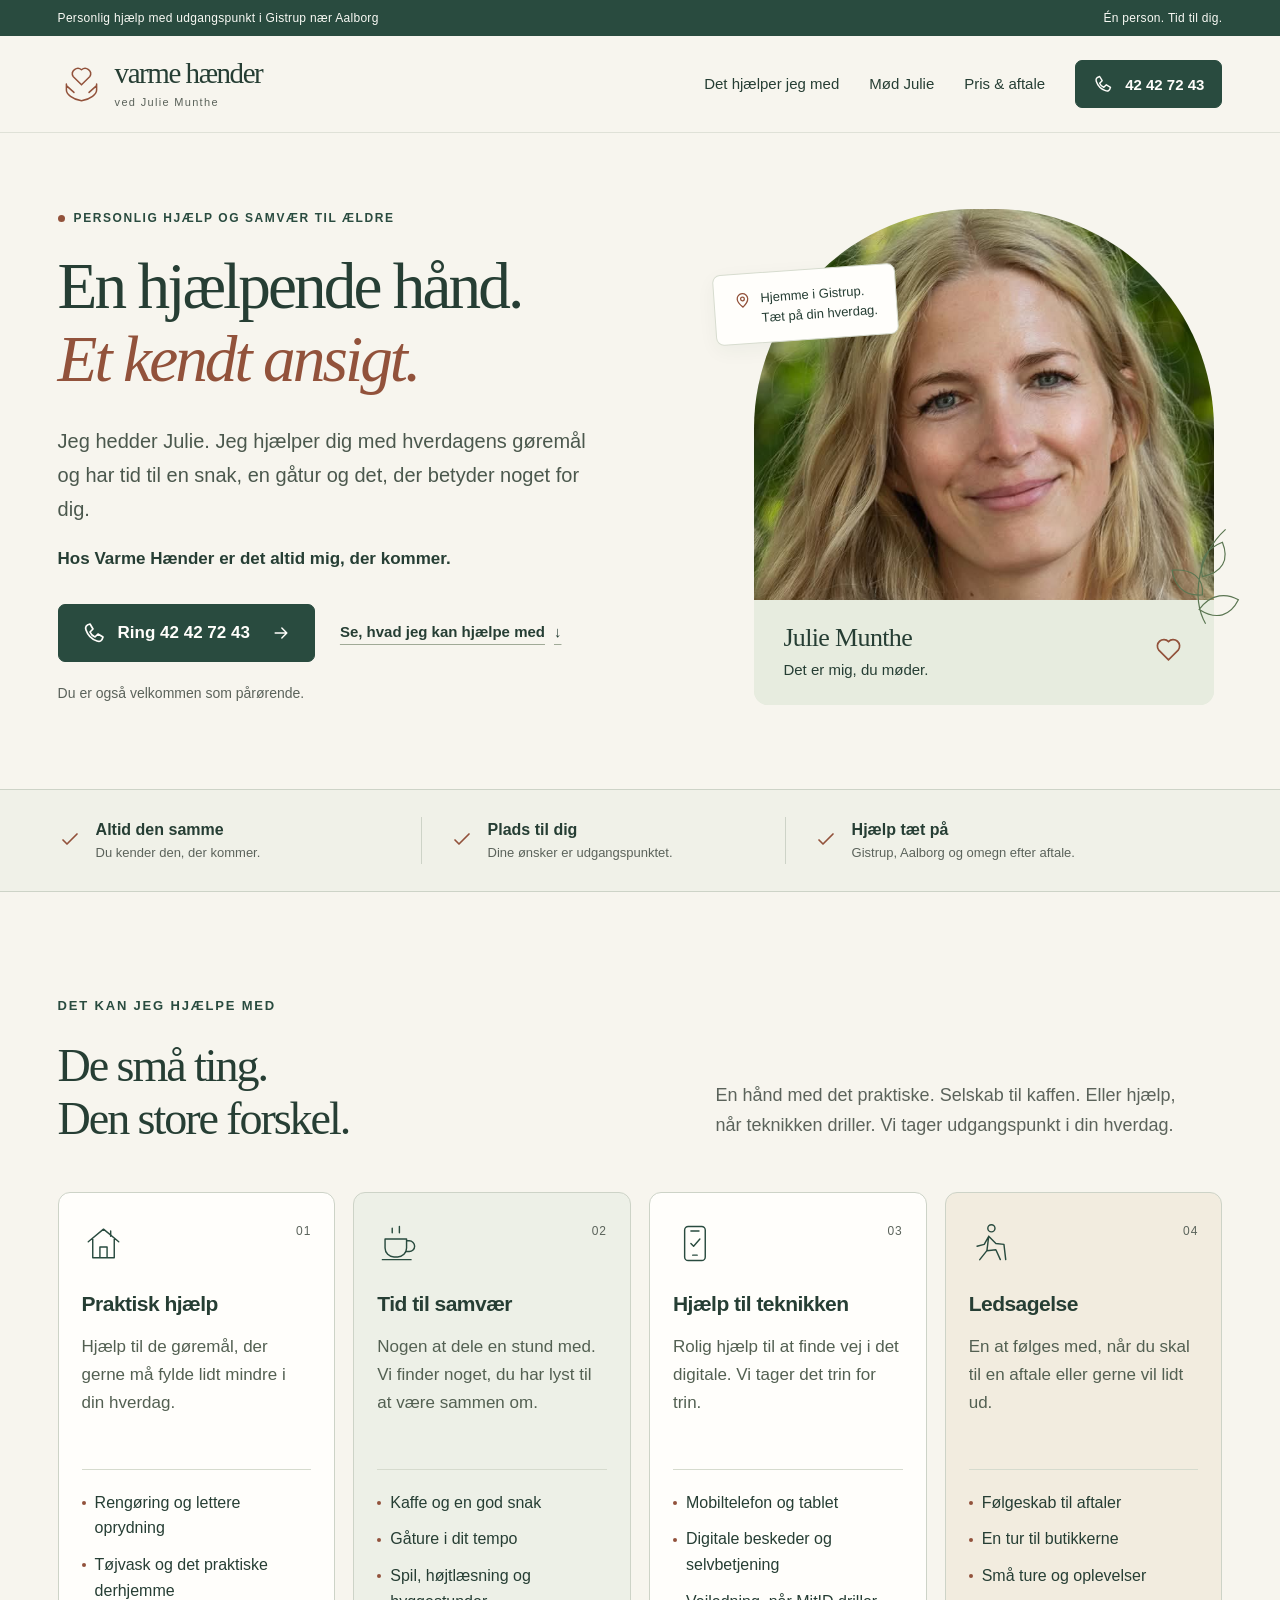
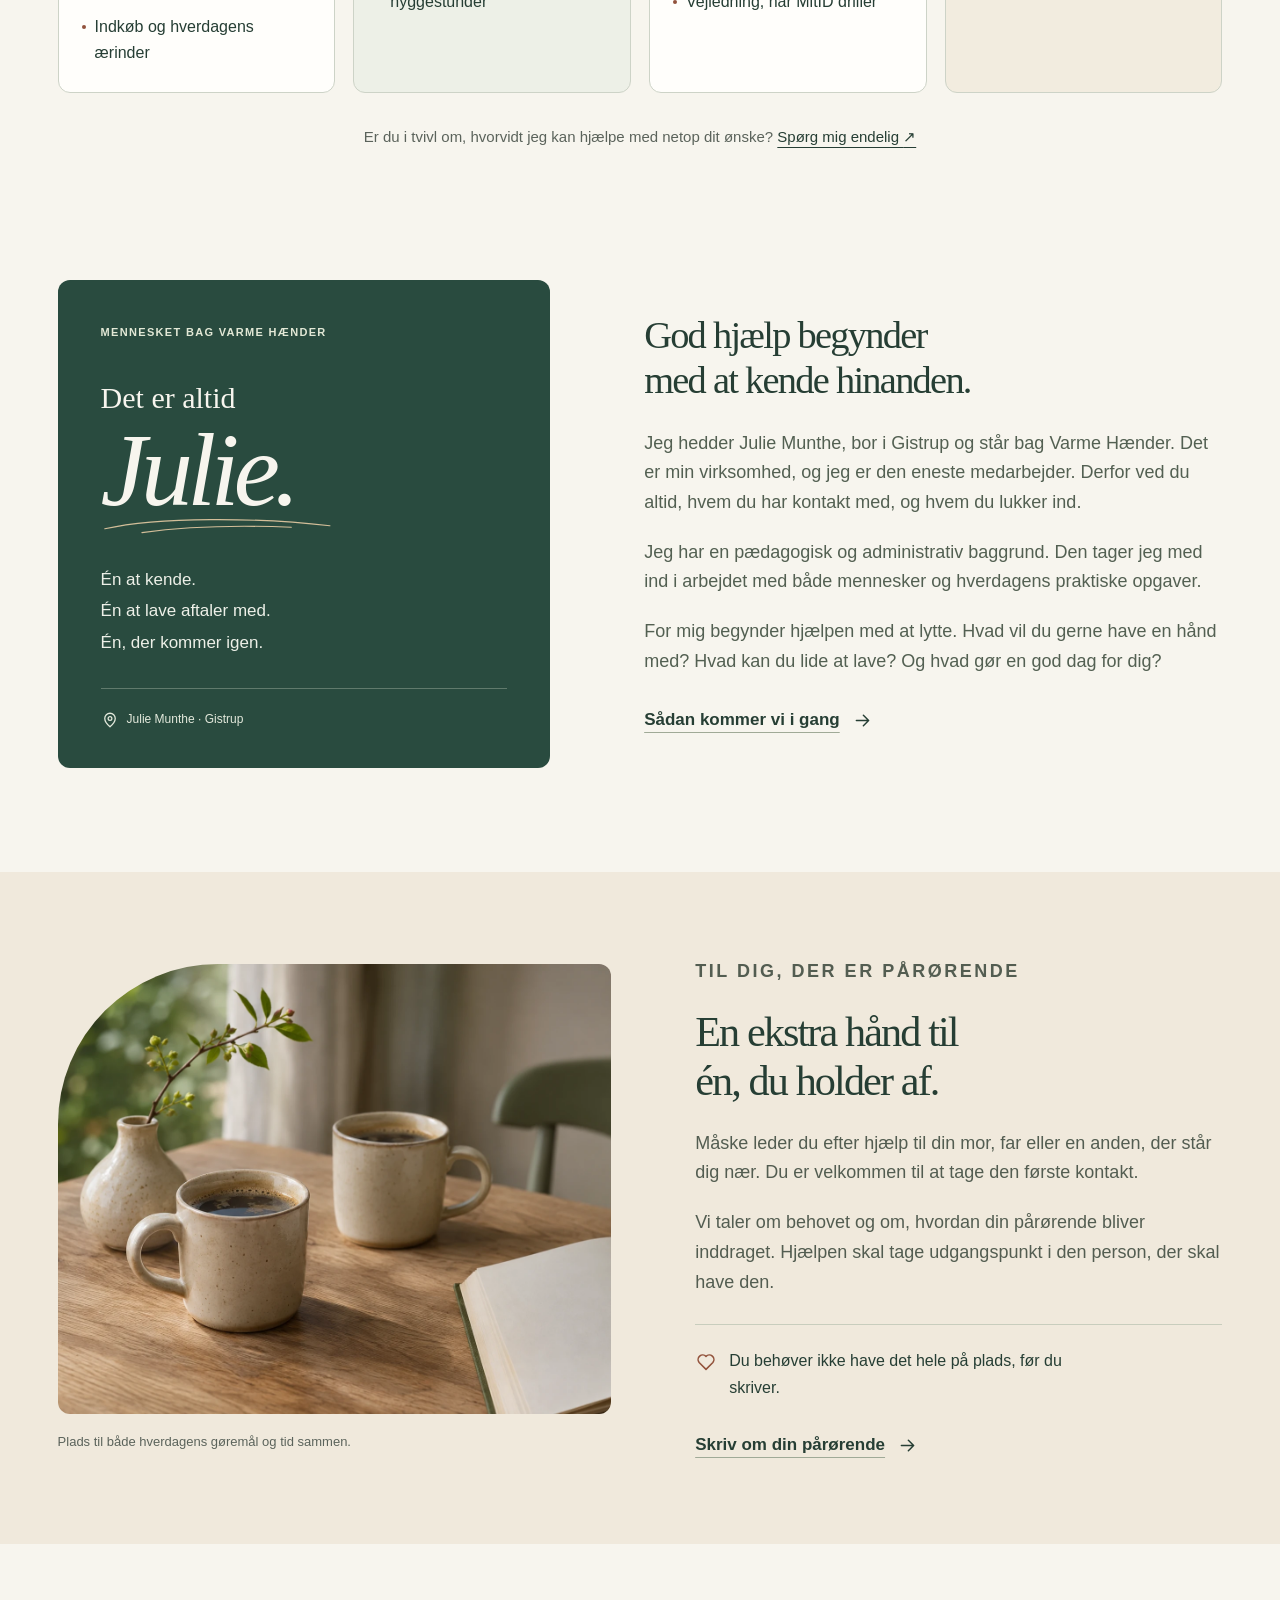
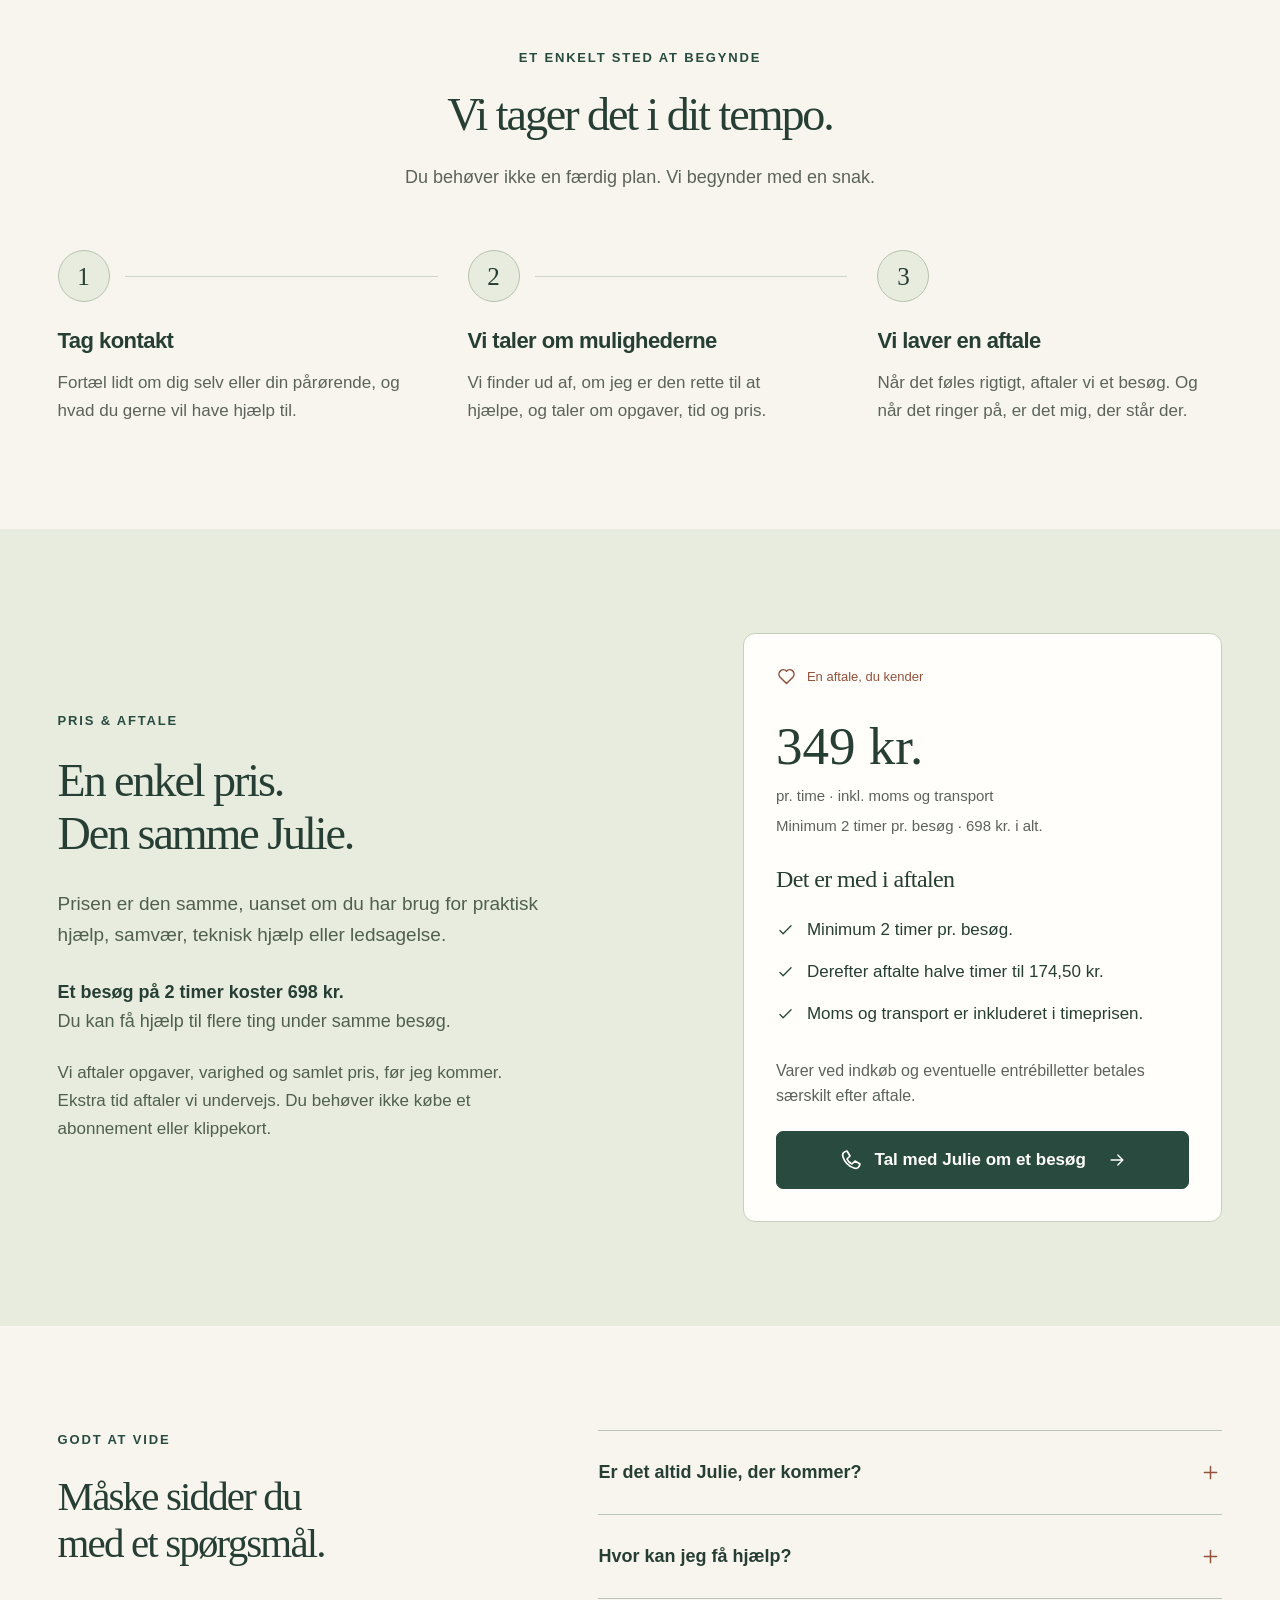
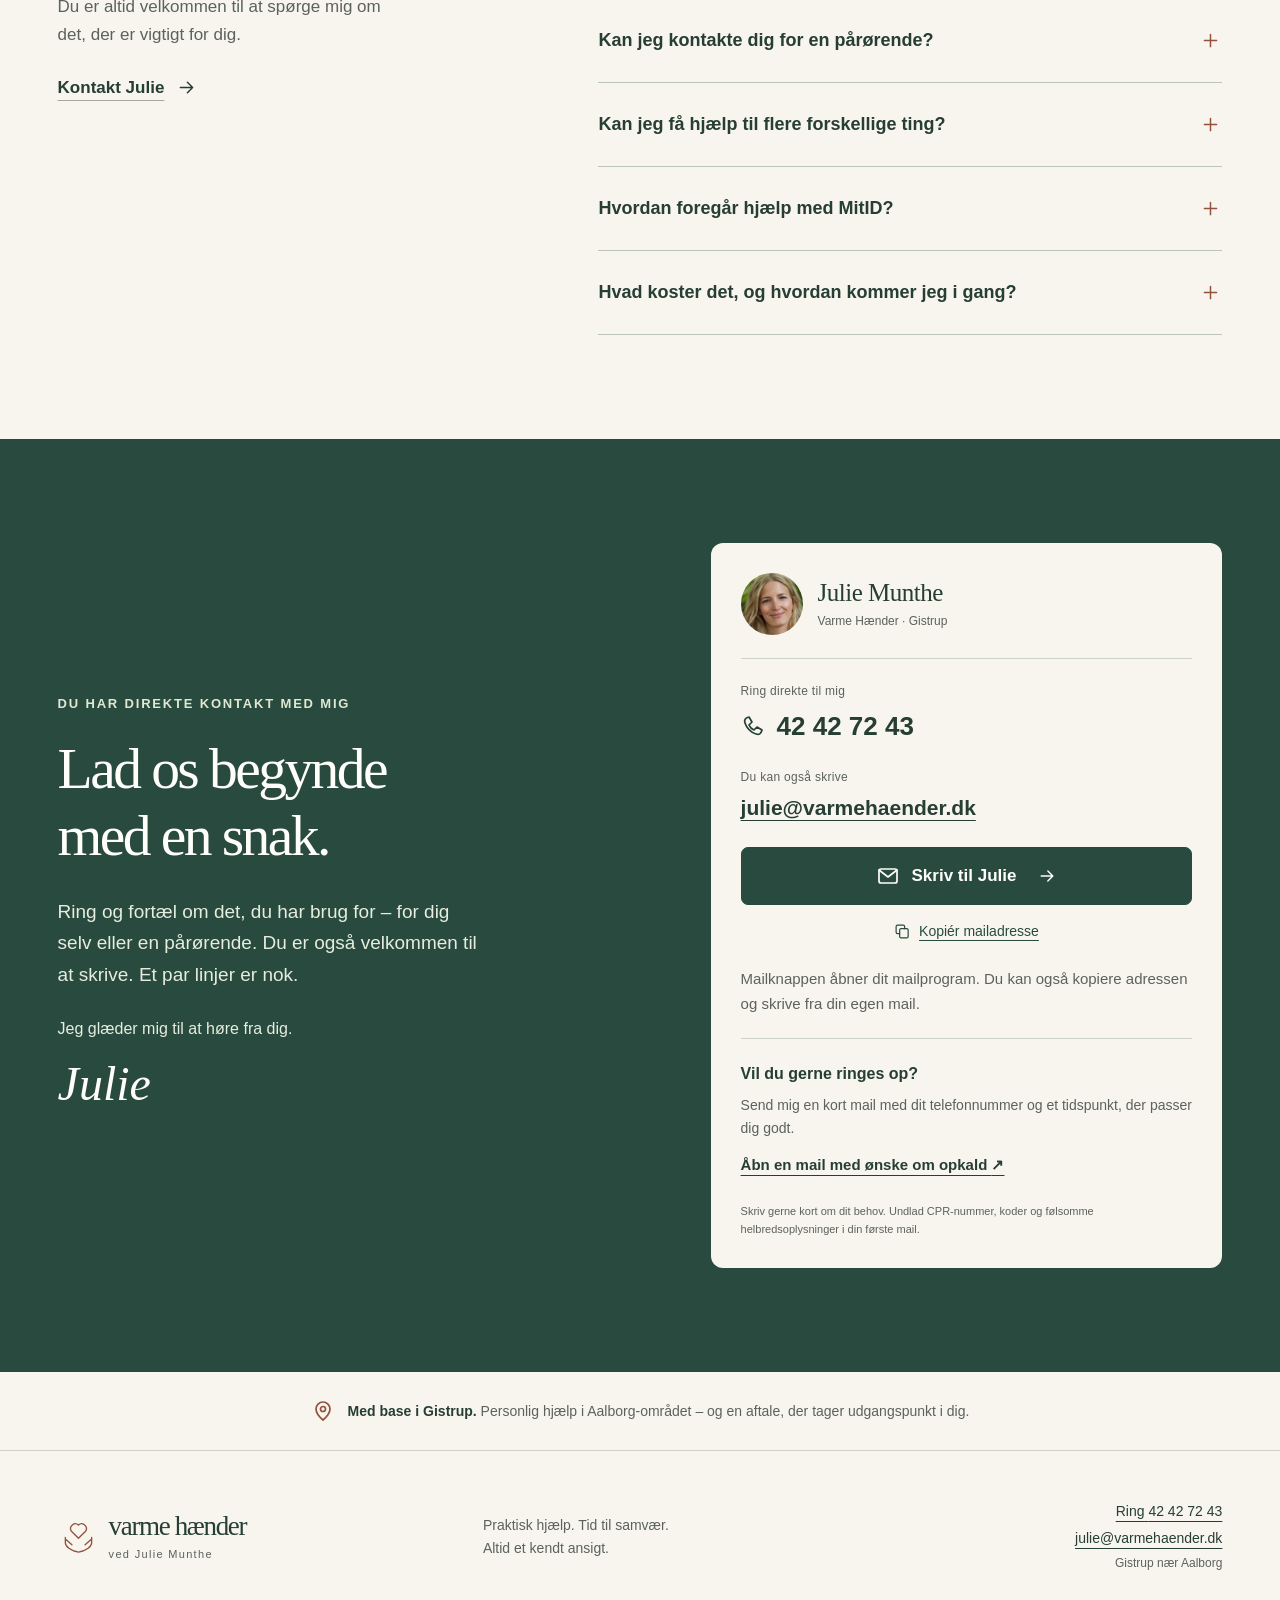
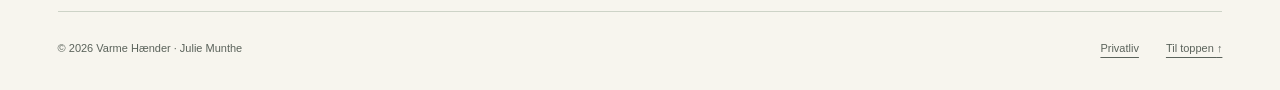
==== commit 037e744c: "grønt design" ====
--- a/index.html
+++ b/index.html
@@ -5,41 +5,30 @@
   <meta name="viewport" content="width=device-width, initial-scale=1">
   <meta name="theme-color" content="#f7f5ee">
   <meta name="color-scheme" content="light">
-  <title>Varme Hænder · Julie Munthe | Hjælp i Gistrup & Aalborg</title>
-  <meta name="description" content="Personlig hjælp til ældre i Gistrup og Aalborg. Julie Munthe hjælper med praktiske opgaver, samvær, teknik og ledsagelse. Altid den samme person.">
+  <title>Varme Hænder · Julie Munthe | Hjælp i Gistrup &amp; Aalborg</title>
+  <meta name="description" content="Personlig hjælp til ældre i Gistrup og Aalborg. Altid Julie. 349 kr. pr. time inkl. moms og transport. Minimum 2 timer. Ring 42 42 72 43.">
   <link rel="canonical" href="https://varmehaender.dk/">
   <meta property="og:type" content="website">
   <meta property="og:locale" content="da_DK">
   <meta property="og:site_name" content="Varme Hænder">
   <meta property="og:title" content="En hjælpende hånd. Et kendt ansigt.">
-  <meta property="og:description" content="Personlig hjælp og samvær i Gistrup og Aalborg. Hos Varme Hænder er det altid Julie Munthe, der kommer.">
+  <meta property="og:description" content="Personlig hjælp til ældre i Gistrup og Aalborg. Altid Julie. 349 kr. pr. time inkl. moms og transport. Minimum 2 timer. Ring 42 42 72 43.">
   <meta property="og:url" content="https://varmehaender.dk/">
-  <meta property="og:image" content="https://varmehaender.dk/assets/deling.png">
+  <meta property="og:image" content="https://varmehaender.dk/assets/deling.png?v=20261106-green349">
   <meta property="og:image:width" content="1200">
   <meta property="og:image:height" content="630">
   <meta property="og:image:alt" content="Varme Hænder. En hjælpende hånd. Et kendt ansigt. Julie Munthe, Gistrup og Aalborg.">
   <meta name="twitter:card" content="summary_large_image">
-  <link rel="icon" href="assets/favicon.svg" type="image/svg+xml">
-  <link rel="stylesheet" href="assets/style.css">
+  <link rel="icon" href="assets/favicon.svg?v=20261106-green349" type="image/svg+xml">
+  <link rel="stylesheet" href="assets/style.css?v=20261106-green349">
   <link rel="preload" href="assets/julie-munthe-original.jpg" as="image" fetchpriority="high">
   <script type="application/ld+json" id="business-schema">
-  {"@context":"https://schema.org","@type":"ProfessionalService","@id":"https://varmehaender.dk/#virksomhed","name":"Varme Hænder","url":"https://varmehaender.dk/","description":"Personlig hjælp til ældre med praktiske opgaver, samvær, teknisk hjælp og ledsagelse med udgangspunkt i Gistrup nær Aalborg.","email":"julie@varmehaender.dk","telephone":"+4542427243","priceRange":"425 kr. pr. time","founder":{"@type":"Person","name":"Julie Munthe"},"areaServed":[{"@type":"City","name":"Gistrup"},{"@type":"City","name":"Aalborg"}],"address":{"@type":"PostalAddress","addressLocality":"Gistrup","addressCountry":"DK"},"hasOfferCatalog":{"@type":"OfferCatalog","name":"Hjælp i hverdagen","itemListElement":[{"@type":"OfferCatalog","name":"Praktisk hjælp"},{"@type":"OfferCatalog","name":"Samvær"},{"@type":"OfferCatalog","name":"Teknisk hjælp"},{"@type":"OfferCatalog","name":"Ledsagelse"}]}}
+  {"@context": "https://schema.org", "@type": "ProfessionalService", "@id": "https://varmehaender.dk/#virksomhed", "name": "Varme Hænder", "url": "https://varmehaender.dk/", "description": "Personlig hjælp til ældre med praktiske opgaver, samvær, teknisk hjælp og ledsagelse med udgangspunkt i Gistrup nær Aalborg.", "email": "julie@varmehaender.dk", "telephone": "+4542427243", "priceRange": "349 kr. pr. time inkl. moms og transport", "founder": {"@type": "Person", "name": "Julie Munthe"}, "areaServed": [{"@type": "City", "name": "Gistrup"}, {"@type": "City", "name": "Aalborg"}], "address": {"@type": "PostalAddress", "addressLocality": "Gistrup", "addressCountry": "DK"}, "hasOfferCatalog": {"@type": "OfferCatalog", "name": "Hjælp i hverdagen", "itemListElement": [{"@type": "OfferCatalog", "name": "Praktisk hjælp"}, {"@type": "OfferCatalog", "name": "Samvær"}, {"@type": "OfferCatalog", "name": "Teknisk hjælp"}, {"@type": "OfferCatalog", "name": "Ledsagelse"}]}}
   </script>
-  <script src="assets/site-config.js" defer></script>
-  <script src="assets/site.js" defer></script>
-<link rel="stylesheet" href="assets/design-review.css">
-<script src="assets/design-review.js" defer></script>
+  <script src="assets/site-config.js?v=20261106-green349" defer></script>
+  <script src="assets/site.js?v=20261106-green349" defer></script>
 </head>
-<body class="has-design-review" data-design="00">
-<aside class="design-review" aria-label="Vælg et design til gennemgang" data-design-review>
-  <div class="review-bar">
-    <a class="review-home" href="index.html"><span class="review-dot" aria-hidden="true"></span><span>Varme Hænder<small>Designgennemgang · 11 retninger</small></span></a>
-    <div class="review-picker"><label class="review-sr" for="review-select">Vælg design</label><select id="review-select" data-review-select><option value="index.html" selected>00 · Det oprindelige</option><option value="designs/01.html">01 · Hverdagsliv i fokus</option><option value="designs/02.html">02 · Det helt enkle</option><option value="designs/03.html">03 · Et brev fra Julie</option><option value="designs/04.html">04 · To veje ind</option><option value="designs/05.html">05 · Hjælp tæt på</option><option value="designs/06.html">06 · Plads til gode stunder</option><option value="designs/07.html">07 · Overblik for pårørende</option><option value="designs/08.html">08 · Dit liv. Dit tempo.</option><option value="designs/09.html">09 · Vælg det, der hjælper</option><option value="designs/10.html">10 · En samtale først</option></select><button type="button" data-review-go hidden>Vis design</button></div>
-    <div class="review-arrows"><a href="designs/10.html" aria-label="Forrige design: En samtale først">←</a><a href="designs/01.html" aria-label="Næste design: Hverdagsliv i fokus">→</a></div>
-    <details class="review-overview"><summary>Se alle 11 <span aria-hidden="true">⌄</span></summary><div class="review-panel"><p>Samme Julie, samme hjælp og samme priser. Vælg det udtryk, der føles rigtigt.</p><nav class="review-grid" aria-label="Alle designforslag"><a class="review-choice" href="index.html" aria-current="page"><span class="review-swatches" style="--swatch-a:#294b3f;--swatch-b:#f7f5ee"><b>00</b></span><span><strong>Det oprindelige</strong><small>Creme, skovgrøn og Julie som det første kendte ansigt.</small></span></a><a class="review-choice" href="designs/01.html"><span class="review-swatches" style="--swatch-a:#682b3c;--swatch-b:#f8eee7"><b>01</b></span><span><strong>Hverdagsliv i fokus</strong><small>En samtale ved køkkenbordet, dyb bordeaux og nærvær i første blik.</small></span></a><a class="review-choice" href="designs/02.html"><span class="review-swatches" style="--swatch-a:#14344b;--swatch-b:#ffffff"><b>02</b></span><span><strong>Det helt enkle</strong><small>Hvid, marineblå og tre tydelige veje til hjælpen.</small></span></a><a class="review-choice" href="designs/03.html"><span class="review-swatches" style="--swatch-a:#72523c;--swatch-b:#f5efdf"><b>03</b></span><span><strong>Et brev fra Julie</strong><small>En personlig hilsen, varme papirfarver og plads til Julies stemme.</small></span></a><a class="review-choice" href="designs/04.html"><span class="review-swatches" style="--swatch-a:#125560;--swatch-b:#dceff2"><b>04</b></span><span><strong>To veje ind</strong><small>To ligeværdige begyndelser til dig selv og til dig som pårørende.</small></span></a><a class="review-choice" href="designs/05.html"><span class="review-swatches" style="--swatch-a:#254f78;--swatch-b:#f2d48f"><b>05</b></span><span><strong>Hjælp tæt på</strong><small>En illustreret dansk villavej, blå, okker og lokal nærhed.</small></span></a><a class="review-choice" href="designs/06.html"><span class="review-swatches" style="--swatch-a:#26465e;--swatch-b:#f7dd74"><b>06</b></span><span><strong>Plads til gode stunder</strong><small>Lys blå, gul og en levende mosaik af hverdagens gode øjeblikke.</small></span></a><a class="review-choice" href="designs/07.html"><span class="review-swatches" style="--swatch-a:#294b4e;--swatch-b:#e7efed"><b>07</b></span><span><strong>Overblik for pårørende</strong><small>Personlig kontakt, konkrete oplysninger og et tydeligt forløb.</small></span></a><a class="review-choice" href="designs/08.html"><span class="review-swatches" style="--swatch-a:#4b286d;--swatch-b:#deed86"><b>08</b></span><span><strong>Dit liv. Dit tempo.</strong><small>Stor typografi, lilla, lime og dine egne ønsker i centrum.</small></span></a><a class="review-choice" href="designs/09.html"><span class="review-swatches" style="--swatch-a:#35483c;--swatch-b:#f4eee4"><b>09</b></span><span><strong>Vælg det, der hjælper</strong><small>En venstremenu og fire store billedindgange til konkrete behov.</small></span></a><a class="review-choice" href="designs/10.html"><span class="review-swatches" style="--swatch-a:#435641;--swatch-b:#eee7d9"><b>10</b></span><span><strong>En samtale først</strong><small>En rolig introduktion, Julie og en beskedskriver lige ved hånden.</small></span></a></nav></div></details>
-  </div>
-  <noscript><p class="review-noscript">Brug pilene eller “Se alle 11” for at skifte design.</p></noscript>
-</aside>
+<body class="design-original">
   <a class="skip-link" href="#indhold">Gå til indhold</a>
 
   <svg class="svg-sprite" xmlns="http://www.w3.org/2000/svg" aria-hidden="true">
@@ -195,15 +184,15 @@
           <p class="eyebrow">Pris & aftale</p>
           <h2 id="price-heading">En enkel pris.<br>Den samme Julie.</h2>
           <p class="pricing-intro">Prisen er den samme, uanset om du har brug for praktisk hjælp, samvær, teknisk hjælp eller ledsagelse.</p>
-          <p class="pricing-example"><strong>Et besøg på 2 timer koster 850 kr.</strong><br>Du kan få hjælp til flere ting under samme besøg.</p>
+          <p class="pricing-example"><strong>Et besøg på 2 timer koster 698 kr.</strong><br>Du kan få hjælp til flere ting under samme besøg.</p>
           <p class="pricing-note">Vi aftaler opgaver, varighed og samlet pris, før jeg kommer. Ekstra tid aftaler vi undervejs. Du behøver ikke købe et abonnement eller klippekort.</p>
         </div>
         <div class="price-card">
           <div class="price-card-top"><svg class="icon" aria-hidden="true"><use href="#icon-heart"/></svg><span>En aftale, du kender</span></div>
-          <div id="price-value" class="price-value"><strong data-price-number>425 kr.</strong><span>pr. time · <span data-price-tax>samlet pris for private</span></span><p class="price-tax-note">Der lægges ikke moms oveni.</p></div>
+          <div id="price-value" class="price-value"><strong data-price-number>349 kr.</strong><span>pr. time · <span data-price-tax>inkl. moms og transport</span></span><p class="price-tax-note">Minimum 2 timer pr. besøg · 698 kr. i alt.</p></div>
           <h3 id="price-card-heading">Det er med i aftalen</h3>
-          <ul class="check-list"><li><svg class="icon" aria-hidden="true"><use href="#icon-check"/></svg><span>Mindst 1 time pr. besøg.</span></li><li><svg class="icon" aria-hidden="true"><use href="#icon-check"/></svg><span>Derefter aftalte halve timer til 212,50 kr.</span></li><li><svg class="icon" aria-hidden="true"><use href="#icon-check"/></svg><span>Kørsel til besøg i Gistrup og Aalborg by er inkluderet.</span></li></ul>
-          <p class="price-extra" data-price-extra>Ved besøg i andre områder aftaler vi eventuel kørsel på forhånd. Udlæg til varer, billetter og transport under ledsagelse betales særskilt efter aftale.</p>
+          <ul class="check-list"><li><svg class="icon" aria-hidden="true"><use href="#icon-check"/></svg><span>Minimum 2 timer pr. besøg.</span></li><li><svg class="icon" aria-hidden="true"><use href="#icon-check"/></svg><span>Derefter aftalte halve timer til 174,50 kr.</span></li><li><svg class="icon" aria-hidden="true"><use href="#icon-check"/></svg><span>Moms og transport er inkluderet i timeprisen.</span></li></ul>
+          <p class="price-extra" data-price-extra>Varer ved indkøb og eventuelle entrébilletter betales særskilt efter aftale.</p>
           <a class="button button-full" data-phone-link href="tel:+4542427243"><svg class="icon" aria-hidden="true"><use href="#icon-phone"/></svg>Tal med Julie om et besøg <svg class="icon button-arrow" aria-hidden="true"><use href="#icon-arrow"/></svg></a>
         </div>
       </div>
@@ -214,11 +203,11 @@
         <div class="faq-intro"><p class="eyebrow">Godt at vide</p><h2 id="faq-heading">Måske sidder du<br>med et spørgsmål.</h2><p>Du er altid velkommen til at spørge mig om det, der er vigtigt for dig.</p><a class="text-link" href="#kontakt">Kontakt Julie <svg class="icon" aria-hidden="true"><use href="#icon-arrow"/></svg></a></div>
         <div class="faq-list">
           <details><summary>Er det altid Julie, der kommer?<svg class="icon" aria-hidden="true"><use href="#icon-plus"/></svg></summary><div class="faq-answer"><p>Ja. Varme Hænder er min virksomhed, og jeg er den eneste medarbejder. Det er mig, Julie, du har kontakt med, og mig, du møder.</p></div></details>
-          <details><summary>Hvor kan jeg få hjælp?<svg class="icon" aria-hidden="true"><use href="#icon-plus"/></svg></summary><div class="faq-answer"><p>Jeg har base i Gistrup nær Aalborg. Kørsel til besøg i Gistrup og Aalborg by er inkluderet i timeprisen. Bor du et andet sted i området, så ring eller skriv din by eller dit postnummer. Så taler vi om mulighederne og eventuel kørsel, før vi aftaler et besøg.</p></div></details>
+          <details><summary>Hvor kan jeg få hjælp?<svg class="icon" aria-hidden="true"><use href="#icon-plus"/></svg></summary><div class="faq-answer"><p>Jeg har base i Gistrup nær Aalborg og hjælper i Gistrup og Aalborg-området. Transport er inkluderet i timeprisen. Bor du et andet sted i området, er du velkommen til at kontakte mig om mulighederne.</p></div></details>
           <details><summary>Kan jeg kontakte dig for en pårørende?<svg class="icon" aria-hidden="true"><use href="#icon-plus"/></svg></summary><div class="faq-answer"><p>Ja, du er velkommen til at tage den første kontakt. Vi taler om jeres ønsker og om, hvordan din pårørende bedst bliver inddraget.</p></div></details>
           <details><summary>Kan jeg få hjælp til flere forskellige ting?<svg class="icon" aria-hidden="true"><use href="#icon-plus"/></svg></summary><div class="faq-answer"><p>Du må gerne fortælle om flere behov, for eksempel indkøb og en gåtur eller tøjvask og hjælp med mobilen. Så taler vi om, hvad der kan lade sig gøre.</p></div></details>
           <details><summary>Hvordan foregår hjælp med MitID?<svg class="icon" aria-hidden="true"><use href="#icon-plus"/></svg></summary><div class="faq-answer"><p>Jeg kan guide dig og hjælpe med at finde rundt. Du bruger selv dit MitID og godkender selv. Dine personlige koder bliver hos dig, og jeg ser væk, når du taster dem.</p><p><a href="https://www.mitid.dk/hjaelp/hjaelpeunivers/hjaelp-andre/">Læs MitIDs vejledning om at hjælpe andre <span aria-hidden="true">↗</span></a></p></div></details>
-          <details><summary>Hvad koster det, og hvordan kommer jeg i gang?<svg class="icon" aria-hidden="true"><use href="#icon-plus"/></svg></summary><div class="faq-answer"><p>Prisen er 425 kr. pr. time som samlet pris for private. Mindst én time pr. besøg, derefter aftalte halve timer til 212,50 kr. Kørsel til besøg i Gistrup og Aalborg by er inkluderet. Eventuel kørsel til andre områder og udlæg aftales på forhånd.</p><p>Ring til mig på <a data-phone-link href="tel:+4542427243"><span data-phone-display>42 42 72 43</span></a>, eller skriv til <a href="mailto:julie@varmehaender.dk">julie@varmehaender.dk</a>. Så taler vi om det, du har brug for.</p><p><a href="#pris">Se pris og vilkår for et besøg</a></p></div></details>
+          <details><summary>Hvad koster det, og hvordan kommer jeg i gang?<svg class="icon" aria-hidden="true"><use href="#icon-plus"/></svg></summary><div class="faq-answer"><p>349 kr. pr. time inkl. moms og transport. Minimum 2 timer pr. besøg, så et besøg på 2 timer koster 698 kr. Derefter kan vi aftale halve timer til 174,50 kr. Varer ved indkøb og eventuelle entrébilletter betales særskilt efter aftale.</p><p>Ring til mig på <a data-phone-link href="tel:+4542427243"><span data-phone-display>42 42 72 43</span></a>, eller skriv til <a href="mailto:julie@varmehaender.dk">julie@varmehaender.dk</a>. Så taler vi om det, du har brug for.</p><p><a href="#pris">Se pris og vilkår for et besøg</a></p></div></details>
         </div>
       </div>
     </section>
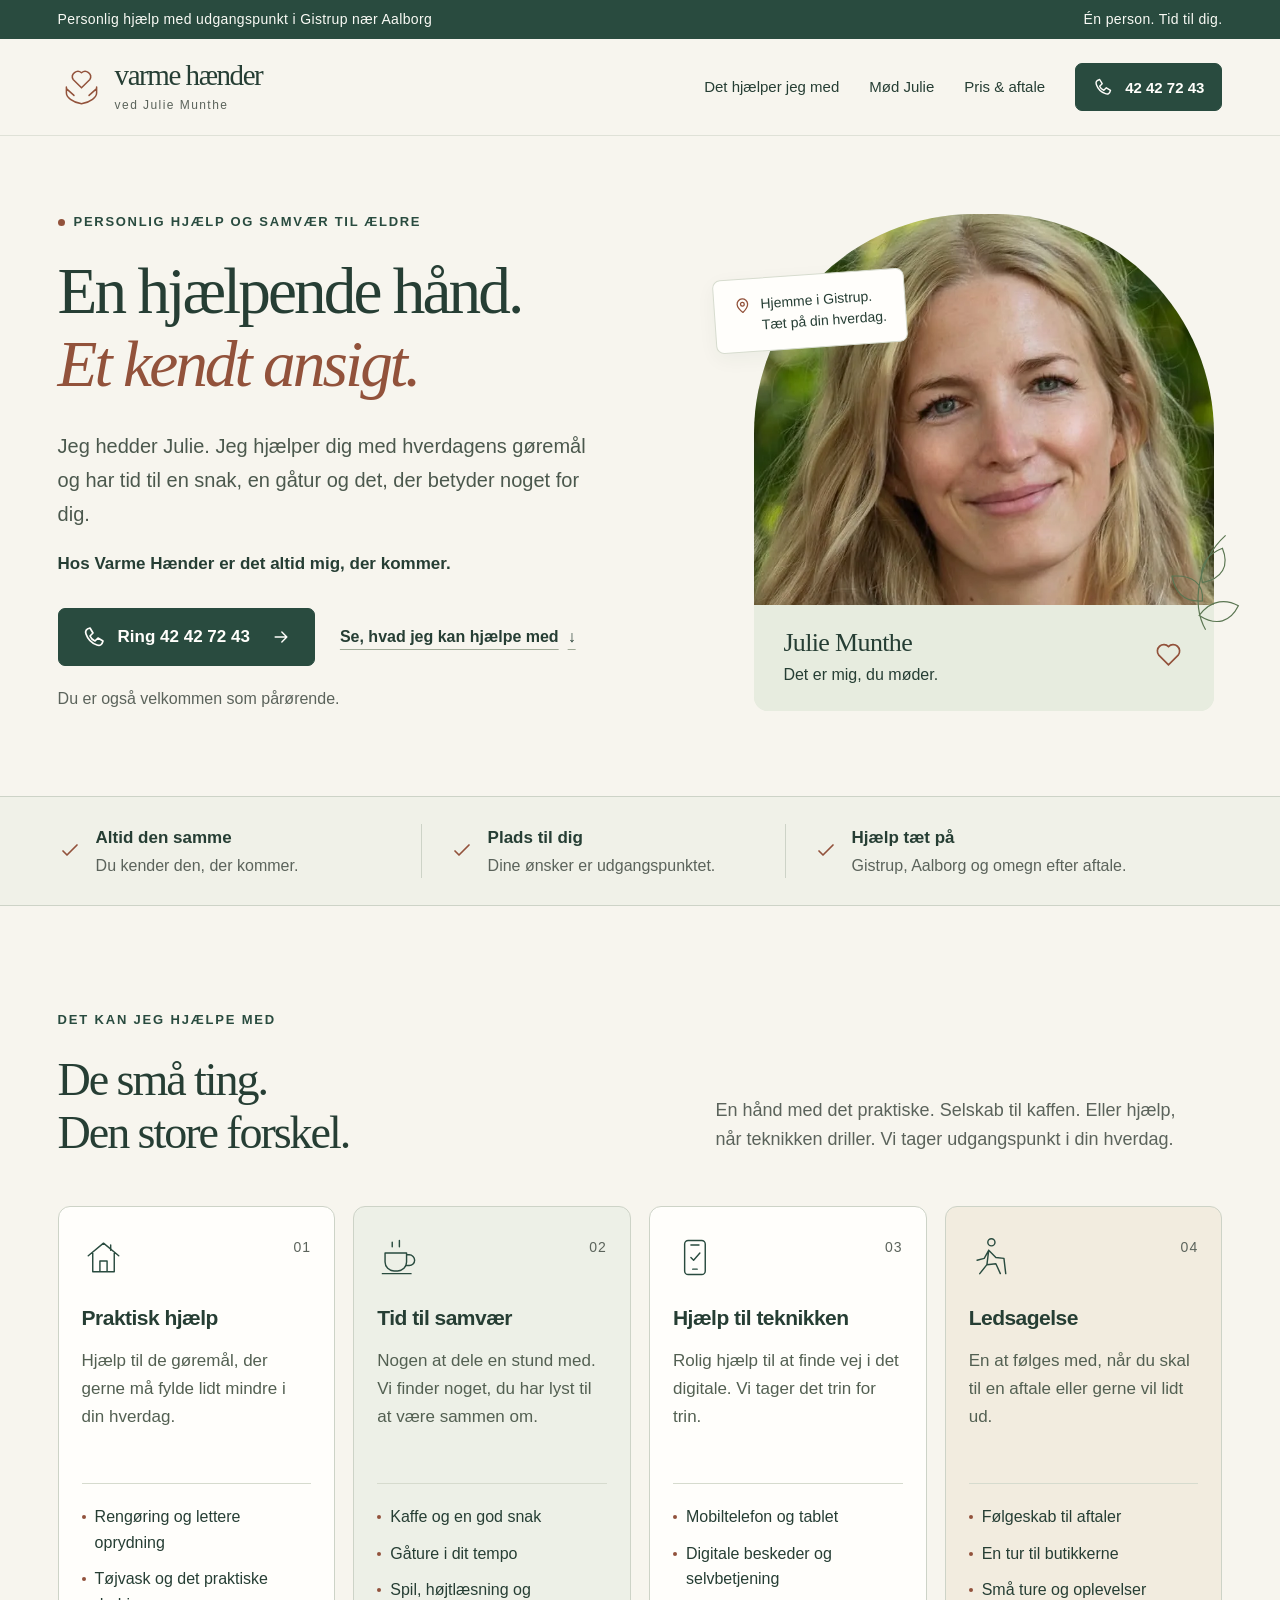
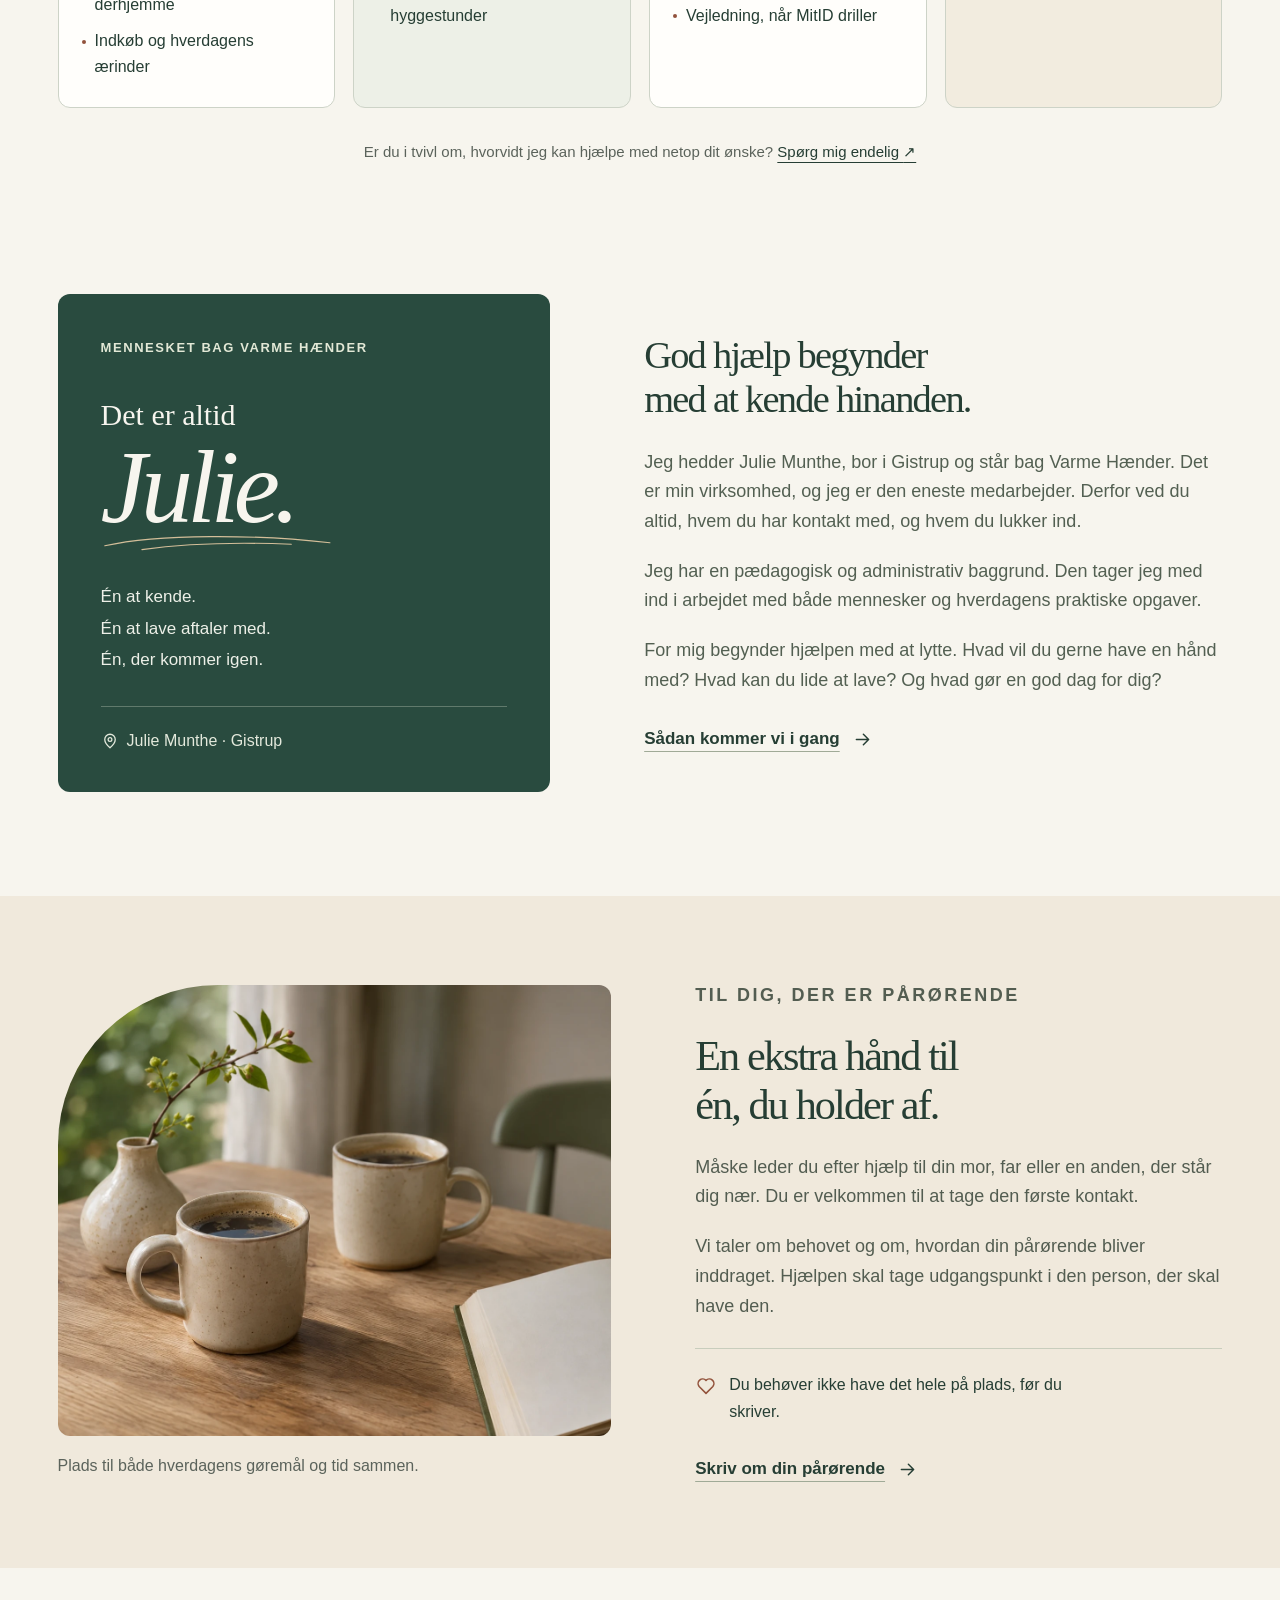
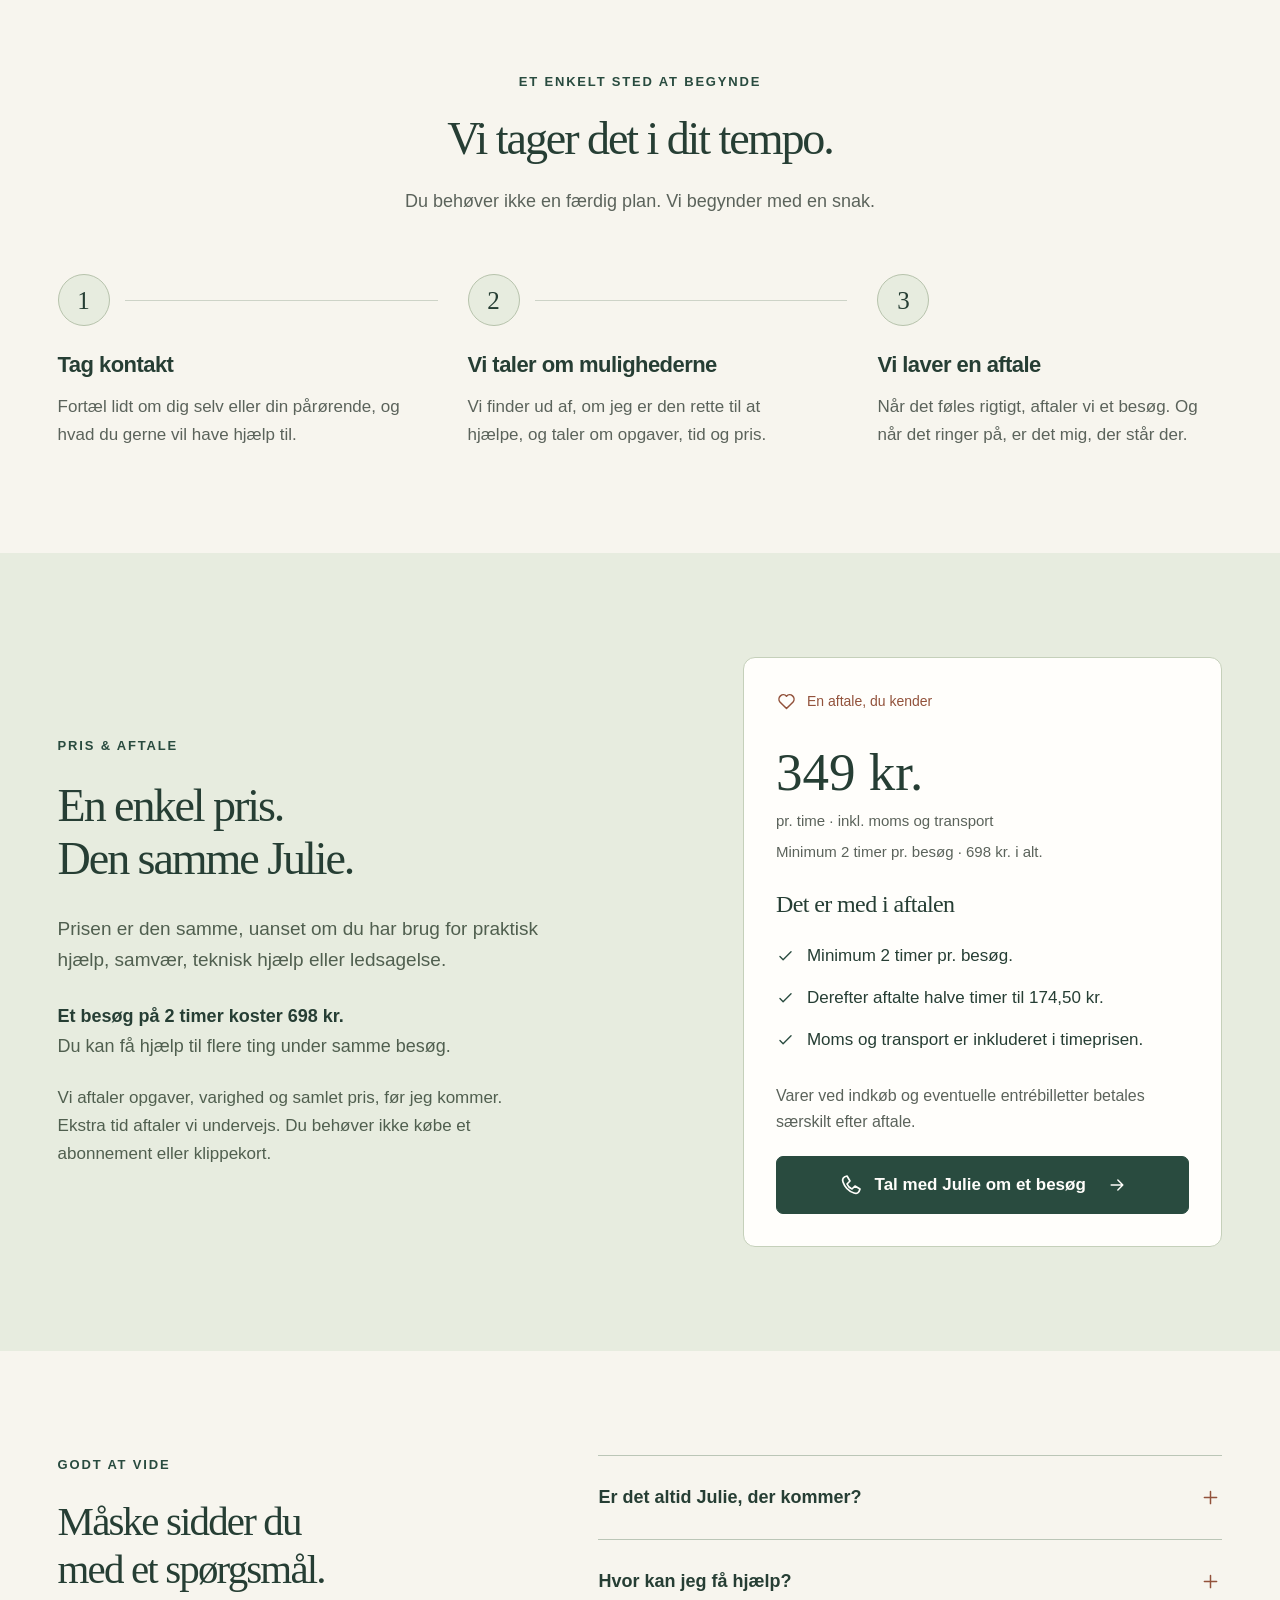
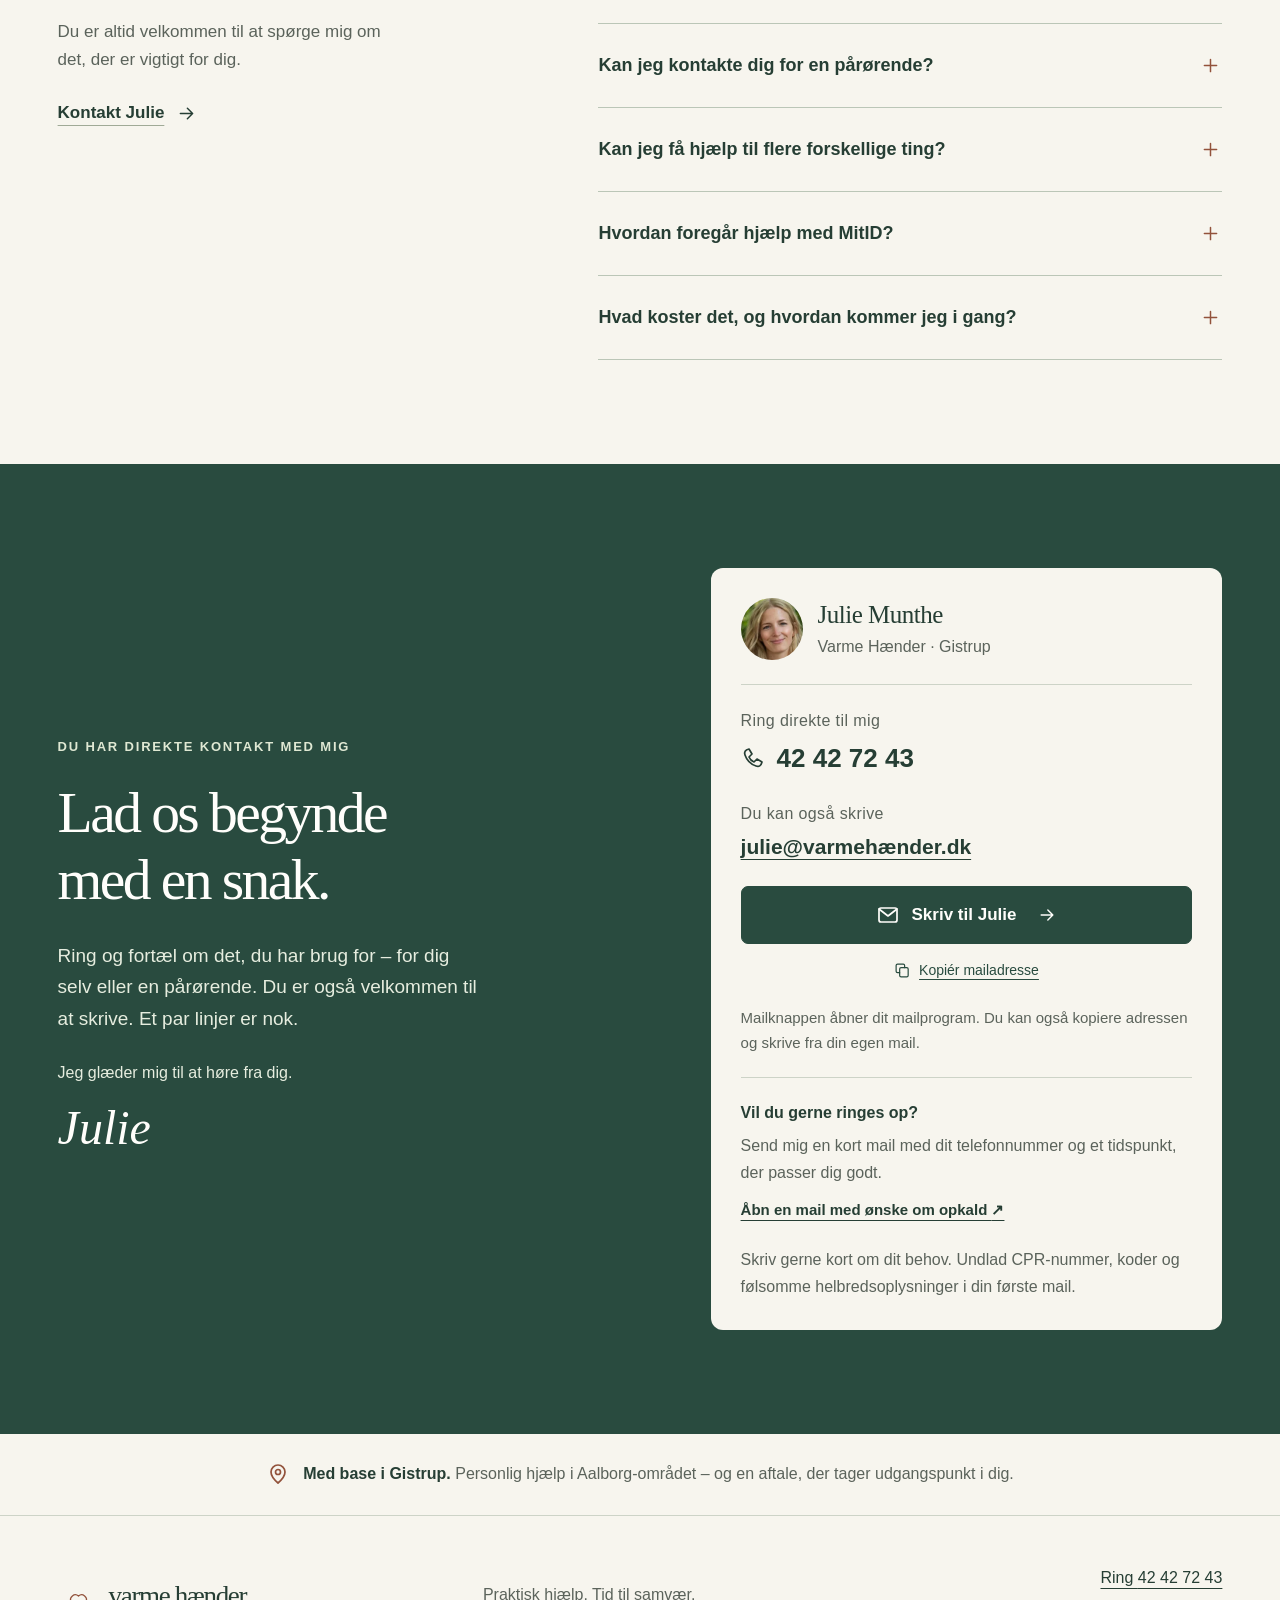
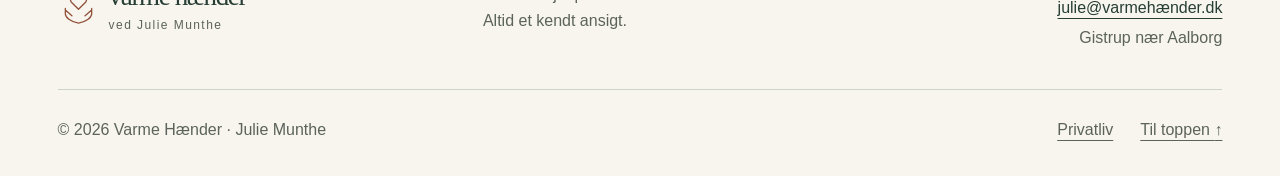
==== commit 61697681: "Ret domæne, SEO, deling og læsbarhed - Brug det rigtige domæne (varmehænder.dk / xn--varmehnder-i6a." ====
--- a/index.html
+++ b/index.html
@@ -5,28 +5,31 @@
   <meta name="viewport" content="width=device-width, initial-scale=1">
   <meta name="theme-color" content="#f7f5ee">
   <meta name="color-scheme" content="light">
-  <title>Varme Hænder · Julie Munthe | Hjælp i Gistrup &amp; Aalborg</title>
-  <meta name="description" content="Personlig hjælp til ældre i Gistrup og Aalborg. Altid Julie. 349 kr. pr. time inkl. moms og transport. Minimum 2 timer. Ring 42 42 72 43.">
-  <link rel="canonical" href="https://varmehaender.dk/">
+  <title>Privat hjælp til ældre i Gistrup og Aalborg | Varme Hænder</title>
+  <meta name="description" content="Privat hjælp i hjemmet til ældre i Gistrup og Aalborg: praktisk hjælp, samvær, hjælp med teknik og ledsagelse. Altid Julie. 349 kr. pr. time inkl. moms og transport.">
+  <link rel="canonical" href="https://xn--varmehnder-i6a.dk/">
   <meta property="og:type" content="website">
   <meta property="og:locale" content="da_DK">
   <meta property="og:site_name" content="Varme Hænder">
-  <meta property="og:title" content="En hjælpende hånd. Et kendt ansigt.">
-  <meta property="og:description" content="Personlig hjælp til ældre i Gistrup og Aalborg. Altid Julie. 349 kr. pr. time inkl. moms og transport. Minimum 2 timer. Ring 42 42 72 43.">
-  <meta property="og:url" content="https://varmehaender.dk/">
-  <meta property="og:image" content="https://varmehaender.dk/assets/deling.png?v=20261106-green349">
+  <meta property="og:title" content="Varme Hænder · Personlig hjælp til ældre i Gistrup og Aalborg">
+  <meta property="og:description" content="En hjælpende hånd. Et kendt ansigt. Julie hjælper med det praktiske, har tid til samvær og giver en hånd med teknikken. 349 kr. pr. time inkl. moms og transport.">
+  <meta property="og:url" content="https://xn--varmehnder-i6a.dk/">
+  <meta property="og:image" content="https://xn--varmehnder-i6a.dk/assets/deling.jpg?v=20261106-seo">
+  <meta property="og:image:type" content="image/jpeg">
   <meta property="og:image:width" content="1200">
   <meta property="og:image:height" content="630">
-  <meta property="og:image:alt" content="Varme Hænder. En hjælpende hånd. Et kendt ansigt. Julie Munthe, Gistrup og Aalborg.">
+  <meta property="og:image:alt" content="Julie Munthe fra Varme Hænder. En hjælpende hånd. Et kendt ansigt. Personlig hjælp i Gistrup og Aalborg.">
   <meta name="twitter:card" content="summary_large_image">
-  <link rel="icon" href="assets/favicon.svg?v=20261106-green349" type="image/svg+xml">
-  <link rel="stylesheet" href="assets/style.css?v=20261106-green349">
-  <link rel="preload" href="assets/julie-munthe-original.jpg" as="image" fetchpriority="high">
+  <link rel="icon" href="assets/favicon.svg?v=20261106-seo" type="image/svg+xml">
+  <link rel="icon" href="assets/favicon-192.png?v=20261106-seo" type="image/png" sizes="192x192">
+  <link rel="apple-touch-icon" href="assets/apple-touch-icon.png?v=20261106-seo">
+  <link rel="stylesheet" href="assets/style.css?v=20261106-seo">
+  <link rel="preload" as="image" href="assets/julie-munthe.webp" fetchpriority="high">
   <script type="application/ld+json" id="business-schema">
-  {"@context": "https://schema.org", "@type": "ProfessionalService", "@id": "https://varmehaender.dk/#virksomhed", "name": "Varme Hænder", "url": "https://varmehaender.dk/", "description": "Personlig hjælp til ældre med praktiske opgaver, samvær, teknisk hjælp og ledsagelse med udgangspunkt i Gistrup nær Aalborg.", "email": "julie@varmehaender.dk", "telephone": "+4542427243", "priceRange": "349 kr. pr. time inkl. moms og transport", "founder": {"@type": "Person", "name": "Julie Munthe"}, "areaServed": [{"@type": "City", "name": "Gistrup"}, {"@type": "City", "name": "Aalborg"}], "address": {"@type": "PostalAddress", "addressLocality": "Gistrup", "addressCountry": "DK"}, "hasOfferCatalog": {"@type": "OfferCatalog", "name": "Hjælp i hverdagen", "itemListElement": [{"@type": "OfferCatalog", "name": "Praktisk hjælp"}, {"@type": "OfferCatalog", "name": "Samvær"}, {"@type": "OfferCatalog", "name": "Teknisk hjælp"}, {"@type": "OfferCatalog", "name": "Ledsagelse"}]}}
+  {"@context": "https://schema.org", "@type": "ProfessionalService", "@id": "https://xn--varmehnder-i6a.dk/#virksomhed", "name": "Varme Hænder", "url": "https://xn--varmehnder-i6a.dk/", "description": "Privat, personlig hjælp i hjemmet til ældre med praktiske opgaver, samvær, teknisk hjælp og ledsagelse med udgangspunkt i Gistrup nær Aalborg.", "image": "https://xn--varmehnder-i6a.dk/assets/julie-munthe.webp", "logo": "https://xn--varmehnder-i6a.dk/assets/favicon-192.png", "email": "julie@xn--varmehnder-i6a.dk", "telephone": "+4542427243", "priceRange": "349 kr. pr. time inkl. moms og transport", "currenciesAccepted": "DKK", "knowsLanguage": "da", "founder": {"@type": "Person", "name": "Julie Munthe"}, "areaServed": [{"@type": "City", "name": "Gistrup"}, {"@type": "City", "name": "Aalborg"}], "address": {"@type": "PostalAddress", "addressLocality": "Gistrup", "postalCode": "9260", "addressCountry": "DK"}, "makesOffer": {"@type": "Offer", "name": "Personlig hjælp i hjemmet", "description": "Praktisk hjælp, samvær, teknisk hjælp og ledsagelse. Minimum 2 timer pr. besøg.", "priceSpecification": {"@type": "UnitPriceSpecification", "price": 349, "priceCurrency": "DKK", "valueAddedTaxIncluded": true, "unitCode": "HUR", "unitText": "time"}}, "hasOfferCatalog": {"@type": "OfferCatalog", "name": "Hjælp i hverdagen", "itemListElement": [{"@type": "Offer", "itemOffered": {"@type": "Service", "name": "Praktisk hjælp", "description": "Rengøring, lettere oprydning, tøjvask, indkøb og hverdagens ærinder."}}, {"@type": "Offer", "itemOffered": {"@type": "Service", "name": "Samvær", "description": "Kaffe og en god snak, gåture, spil, højtlæsning og hyggestunder."}}, {"@type": "Offer", "itemOffered": {"@type": "Service", "name": "Teknisk hjælp", "description": "Hjælp med mobiltelefon, tablet, digitale beskeder og vejledning i MitID."}}, {"@type": "Offer", "itemOffered": {"@type": "Service", "name": "Ledsagelse", "description": "Følgeskab til aftaler, ture til butikkerne og små oplevelser."}}]}}
   </script>
-  <script src="assets/site-config.js?v=20261106-green349" defer></script>
-  <script src="assets/site.js?v=20261106-green349" defer></script>
+  <script src="assets/site-config.js?v=20261106-seo" defer></script>
+  <script src="assets/site.js?v=20261106-seo" defer></script>
 </head>
 <body class="design-original">
   <a class="skip-link" href="#indhold">Gå til indhold</a>
@@ -82,7 +85,7 @@
         </div>
         <div class="hero-portrait">
           <figure class="portrait-frame">
-            <div class="portrait-crop"><img src="assets/julie-munthe-original.jpg" alt="Julie Munthe, som står bag Varme Hænder" width="2048" height="2048" fetchpriority="high" decoding="async"></div>
+            <div class="portrait-crop"><img src="assets/julie-munthe.webp" alt="Julie Munthe, som står bag Varme Hænder" width="719" height="719" fetchpriority="high"></div>
             <figcaption class="portrait-caption"><span class="portrait-name">Julie Munthe</span><span>Det er mig, du møder.</span><svg class="caption-heart" aria-hidden="true"><use href="#icon-heart"/></svg></figcaption>
           </figure>
           <div class="portrait-note"><svg class="icon" aria-hidden="true"><use href="#icon-pin"/></svg><span>Hjemme i Gistrup.<br>Tæt på din hverdag.</span></div>
@@ -162,7 +165,7 @@
           <p>Måske leder du efter hjælp til din mor, far eller en anden, der står dig nær. Du er velkommen til at tage den første kontakt.</p>
           <p>Vi taler om behovet og om, hvordan din pårørende bliver inddraget. Hjælpen skal tage udgangspunkt i den person, der skal have den.</p>
           <div class="family-detail"><svg class="icon" aria-hidden="true"><use href="#icon-heart"/></svg><p>Du behøver ikke have det hele på plads, før du skriver.</p></div>
-          <a class="text-link" href="mailto:julie@varmehaender.dk?subject=Hj%C3%A6lp%20til%20min%20p%C3%A5r%C3%B8rende">Skriv om din pårørende <svg class="icon" aria-hidden="true"><use href="#icon-arrow"/></svg></a>
+          <a class="text-link" href="mailto:julie@xn--varmehnder-i6a.dk?subject=Hj%C3%A6lp%20til%20min%20p%C3%A5r%C3%B8rende">Skriv om din pårørende <svg class="icon" aria-hidden="true"><use href="#icon-arrow"/></svg></a>
         </div>
       </div>
     </section>
@@ -207,7 +210,7 @@
           <details><summary>Kan jeg kontakte dig for en pårørende?<svg class="icon" aria-hidden="true"><use href="#icon-plus"/></svg></summary><div class="faq-answer"><p>Ja, du er velkommen til at tage den første kontakt. Vi taler om jeres ønsker og om, hvordan din pårørende bedst bliver inddraget.</p></div></details>
           <details><summary>Kan jeg få hjælp til flere forskellige ting?<svg class="icon" aria-hidden="true"><use href="#icon-plus"/></svg></summary><div class="faq-answer"><p>Du må gerne fortælle om flere behov, for eksempel indkøb og en gåtur eller tøjvask og hjælp med mobilen. Så taler vi om, hvad der kan lade sig gøre.</p></div></details>
           <details><summary>Hvordan foregår hjælp med MitID?<svg class="icon" aria-hidden="true"><use href="#icon-plus"/></svg></summary><div class="faq-answer"><p>Jeg kan guide dig og hjælpe med at finde rundt. Du bruger selv dit MitID og godkender selv. Dine personlige koder bliver hos dig, og jeg ser væk, når du taster dem.</p><p><a href="https://www.mitid.dk/hjaelp/hjaelpeunivers/hjaelp-andre/">Læs MitIDs vejledning om at hjælpe andre <span aria-hidden="true">↗</span></a></p></div></details>
-          <details><summary>Hvad koster det, og hvordan kommer jeg i gang?<svg class="icon" aria-hidden="true"><use href="#icon-plus"/></svg></summary><div class="faq-answer"><p>349 kr. pr. time inkl. moms og transport. Minimum 2 timer pr. besøg, så et besøg på 2 timer koster 698 kr. Derefter kan vi aftale halve timer til 174,50 kr. Varer ved indkøb og eventuelle entrébilletter betales særskilt efter aftale.</p><p>Ring til mig på <a data-phone-link href="tel:+4542427243"><span data-phone-display>42 42 72 43</span></a>, eller skriv til <a href="mailto:julie@varmehaender.dk">julie@varmehaender.dk</a>. Så taler vi om det, du har brug for.</p><p><a href="#pris">Se pris og vilkår for et besøg</a></p></div></details>
+          <details><summary>Hvad koster det, og hvordan kommer jeg i gang?<svg class="icon" aria-hidden="true"><use href="#icon-plus"/></svg></summary><div class="faq-answer"><p>349 kr. pr. time inkl. moms og transport. Minimum 2 timer pr. besøg, så et besøg på 2 timer koster 698 kr. Derefter kan vi aftale halve timer til 174,50 kr. Varer ved indkøb og eventuelle entrébilletter betales særskilt efter aftale.</p><p>Ring til mig på <a data-phone-link href="tel:+4542427243"><span data-phone-display>42 42 72 43</span></a>, eller skriv til <a href="mailto:julie@xn--varmehnder-i6a.dk">julie@varmehænder.dk</a>. Så taler vi om det, du har brug for.</p><p><a href="#pris">Se pris og vilkår for et besøg</a></p></div></details>
         </div>
       </div>
     </section>
@@ -216,13 +219,13 @@
       <div class="container contact-grid">
         <div class="contact-copy"><p class="eyebrow">Du har direkte kontakt med mig</p><h2 id="contact-heading">Lad os begynde<br>med en snak.</h2><p>Ring og fortæl om det, du har brug for – for dig selv eller en pårørende. Du er også velkommen til at skrive. Et par linjer er nok.</p><p class="contact-signature">Jeg glæder mig til at høre fra dig.<br><span>Julie</span></p></div>
         <div class="contact-card">
-          <div class="contact-person"><div class="mini-portrait"><img src="assets/julie-munthe-original.jpg" alt="" width="2048" height="2048" loading="lazy"></div><div><h3>Julie Munthe</h3><p>Varme Hænder · Gistrup</p></div></div>
+          <div class="contact-person"><div class="mini-portrait"><img src="assets/julie-munthe-160.webp" alt="" width="160" height="160" loading="lazy" decoding="async"></div><div><h3>Julie Munthe</h3><p>Varme Hænder · Gistrup</p></div></div>
           <div class="contact-phone" data-phone-block><span class="contact-label">Ring direkte til mig</span><a data-phone-link href="tel:+4542427243"><svg class="icon" aria-hidden="true"><use href="#icon-phone"/></svg><span data-phone-display>42 42 72 43</span></a></div>
           <span class="contact-label">Du kan også skrive</span>
-          <a class="contact-email" href="mailto:julie@varmehaender.dk">julie@varmehaender.dk</a>
-          <div class="contact-card-actions"><a class="button button-full" href="mailto:julie@varmehaender.dk?subject=Hj%C3%A6lp%20i%20hverdagen"><svg class="icon" aria-hidden="true"><use href="#icon-mail"/></svg>Skriv til Julie <svg class="icon button-arrow" aria-hidden="true"><use href="#icon-arrow"/></svg></a><button class="copy-button" type="button" data-copy-email hidden><svg class="icon" aria-hidden="true"><use href="#icon-copy"/></svg>Kopiér mailadresse</button></div>
+          <a class="contact-email" href="mailto:julie@xn--varmehnder-i6a.dk">julie@varmehænder.dk</a>
+          <div class="contact-card-actions"><a class="button button-full" href="mailto:julie@xn--varmehnder-i6a.dk?subject=Hj%C3%A6lp%20i%20hverdagen"><svg class="icon" aria-hidden="true"><use href="#icon-mail"/></svg>Skriv til Julie <svg class="icon button-arrow" aria-hidden="true"><use href="#icon-arrow"/></svg></a><button class="copy-button" type="button" data-copy-email hidden><svg class="icon" aria-hidden="true"><use href="#icon-copy"/></svg>Kopiér mailadresse</button></div>
           <p class="contact-hint">Mailknappen åbner dit mailprogram. Du kan også kopiere adressen og skrive fra din egen mail.</p>
-          <div class="callback"><h4>Vil du gerne ringes op?</h4><p>Send mig en kort mail med dit telefonnummer og et tidspunkt, der passer dig godt.</p><a href="mailto:julie@varmehaender.dk?subject=Jeg%20vil%20gerne%20ringes%20op&amp;body=Hej%20Julie%0A%0AJeg%20vil%20gerne%20tale%20med%20dig%20om%20hj%C3%A6lp%20i%20hverdagen.%0A%0AMit%20navn%3A%20%0AMit%20telefonnummer%3A%20%0ADu%20kan%20bedst%20f%C3%A5%20fat%20i%20mig%3A%20%0A%0AVenlig%20hilsen%0A">Åbn en mail med ønske om opkald <span aria-hidden="true">↗</span></a></div>
+          <div class="callback"><h4>Vil du gerne ringes op?</h4><p>Send mig en kort mail med dit telefonnummer og et tidspunkt, der passer dig godt.</p><a href="mailto:julie@xn--varmehnder-i6a.dk?subject=Jeg%20vil%20gerne%20ringes%20op&amp;body=Hej%20Julie%0A%0AJeg%20vil%20gerne%20tale%20med%20dig%20om%20hj%C3%A6lp%20i%20hverdagen.%0A%0AMit%20navn%3A%20%0AMit%20telefonnummer%3A%20%0ADu%20kan%20bedst%20f%C3%A5%20fat%20i%20mig%3A%20%0A%0AVenlig%20hilsen%0A">Åbn en mail med ønske om opkald <span aria-hidden="true">↗</span></a></div>
           <p class="contact-privacy">Skriv gerne kort om dit behov. Undlad CPR-nummer, koder og følsomme helbredsoplysninger i din første mail.</p>
           <p class="copy-status" role="status" aria-live="polite" data-copy-status></p>
         </div>
@@ -233,8 +236,8 @@
   </main>
 
   <footer class="site-footer">
-    <div class="container footer-main"><a class="brand" href="#top" aria-label="Varme Hænder – tilbage til toppen"><svg class="brand-symbol" aria-hidden="true"><use href="#brand-mark"/></svg><span><span class="brand-name">varme hænder</span><span class="brand-tagline">ved Julie Munthe</span></span></a><p>Praktisk hjælp. Tid til samvær.<br>Altid et kendt ansigt.</p><div class="footer-contact"><a data-phone-link href="tel:+4542427243">Ring <span data-phone-display>42 42 72 43</span></a><a href="mailto:julie@varmehaender.dk">julie@varmehaender.dk</a><span>Gistrup nær Aalborg</span><span data-cvr hidden></span></div></div>
-    <div class="container footer-bottom"><span>© <span data-year>2026</span> Varme Hænder · Julie Munthe</span><div><a href="privatliv/index.html">Privatliv</a><a href="#top">Til toppen <span aria-hidden="true">↑</span></a></div></div>
+    <div class="container footer-main"><a class="brand" href="#top" aria-label="Varme Hænder – tilbage til toppen"><svg class="brand-symbol" aria-hidden="true"><use href="#brand-mark"/></svg><span><span class="brand-name">varme hænder</span><span class="brand-tagline">ved Julie Munthe</span></span></a><p>Praktisk hjælp. Tid til samvær.<br>Altid et kendt ansigt.</p><div class="footer-contact"><a data-phone-link href="tel:+4542427243">Ring <span data-phone-display>42 42 72 43</span></a><a href="mailto:julie@xn--varmehnder-i6a.dk">julie@varmehænder.dk</a><span>Gistrup nær Aalborg</span><span data-cvr hidden></span></div></div>
+    <div class="container footer-bottom"><span>© <span data-year>2026</span> Varme Hænder · Julie Munthe</span><div><a href="privatliv/">Privatliv</a><a href="#top">Til toppen <span aria-hidden="true">↑</span></a></div></div>
   </footer>
   <div class="mobile-contact"><a class="button" data-primary-contact href="tel:+4542427243"><svg class="icon" aria-hidden="true"><use data-primary-icon href="#icon-phone"/></svg><span data-primary-label>Ring 42 42 72 43</span><svg class="icon button-arrow" aria-hidden="true"><use href="#icon-arrow"/></svg></a></div>
 </body>
--- a/assets/style.css
+++ b/assets/style.css
@@ -90,7 +90,7 @@
 .hero-portrait { position: relative; margin: 0 8px 0 0; max-width: 460px; justify-self: end; width: 100%; }
 .portrait-frame { background: var(--sage); border-radius: 220px 220px 14px 14px; overflow: hidden; }
 .portrait-crop { position: relative; aspect-ratio: 1.05; overflow: hidden; }
-.portrait-crop img { position: absolute; width: 285%; max-width: none; height: auto; top: 0; left: -87%; }
+.portrait-crop img { position: absolute; inset: 0; width: 100%; height: 100%; max-width: none; object-fit: cover; object-position: center top; }
 .portrait-caption { position: relative; display: flex; flex-direction: column; justify-content: center; gap: 3px; min-height: 100px; padding: 21px 29px 22px; background: var(--sage); margin-top: -47px; font-size: 15px; }
 .portrait-name { font: 400 26px/1.3 var(--display); letter-spacing: -.025em; }
 .caption-heart { position: absolute; right: 30px; top: 34px; width: 31px; height: 31px; fill: none; stroke: var(--clay); stroke-width: 1.3; }
@@ -215,7 +215,7 @@
 .contact-person h3 { font: 400 25px/1.35 var(--display); letter-spacing: -.02em; }
 .contact-person p { margin-top: 2px; color: var(--muted); font-size: 12px; }
 .mini-portrait { width: 62px; height: 62px; position: relative; overflow: hidden; flex-shrink: 0; border-radius: 50%; }
-.mini-portrait img { position: absolute; width: 320%; max-width: none; left: -102%; top: -1%; }
+.mini-portrait img { position: absolute; inset: 0; width: 100%; height: 100%; max-width: none; object-fit: cover; }
 .contact-label { display: block; font-size: 12px; color: var(--muted); letter-spacing: .025em; margin-bottom: 3px; }
 .contact-email { display: inline-block; font-size: clamp(16px, 1.7vw, 21px); font-weight: 600; margin-bottom: 21px; overflow-wrap: anywhere; }
 .contact-phone { margin-bottom: 21px; }
@@ -502,6 +502,27 @@
   .check-list li { font-size: 16px; }
 }
 
+/* Læsbarhed: mindste skriftstørrelser til en ældre målgruppe.
+   Ligger sidst, så reglerne gælder på tværs af de tidligere breakpoints. */
+.top-note { font-size: 14px; }
+.brand-tagline { font-size: 12px; }
+.eyebrow, .hero .eyebrow, .about-visual .eyebrow, .document-main .eyebrow { font-size: 13px; }
+.service-top > span, .price-card-top, .portrait-note { font-size: 14px; }
+.hero-footnote, .portrait-caption, .trust-grid span, .about-location, .coffee-photo figcaption,
+.contact-person p, .contact-label, .callback p, .contact-privacy, .copy-status, .local-note p,
+.footer-main > p, .footer-contact, .footer-contact > span, .footer-bottom, .document-main .document-small { font-size: 16px; }
+.trust-grid strong { font-size: 17px; }
+.hero-actions .text-link { font-size: 16px; }
+@media (max-width: 1120px) {
+  .site-nav { font-size: 15px; }
+}
+@media (max-width: 767px) {
+  .top-note { font-size: 13px; }
+  .brand-tagline { font-size: 11px; }
+  .eyebrow, .hero .eyebrow, .about-visual .eyebrow { font-size: 12px; letter-spacing: .08em; }
+  .menu-toggle { font-size: 16px; }
+}
+
 @media (prefers-reduced-motion: reduce) {
   html { scroll-behavior: auto; }
   *, *::before, *::after { transition-duration: .01ms !important; animation-duration: .01ms !important; animation-iteration-count: 1 !important; }
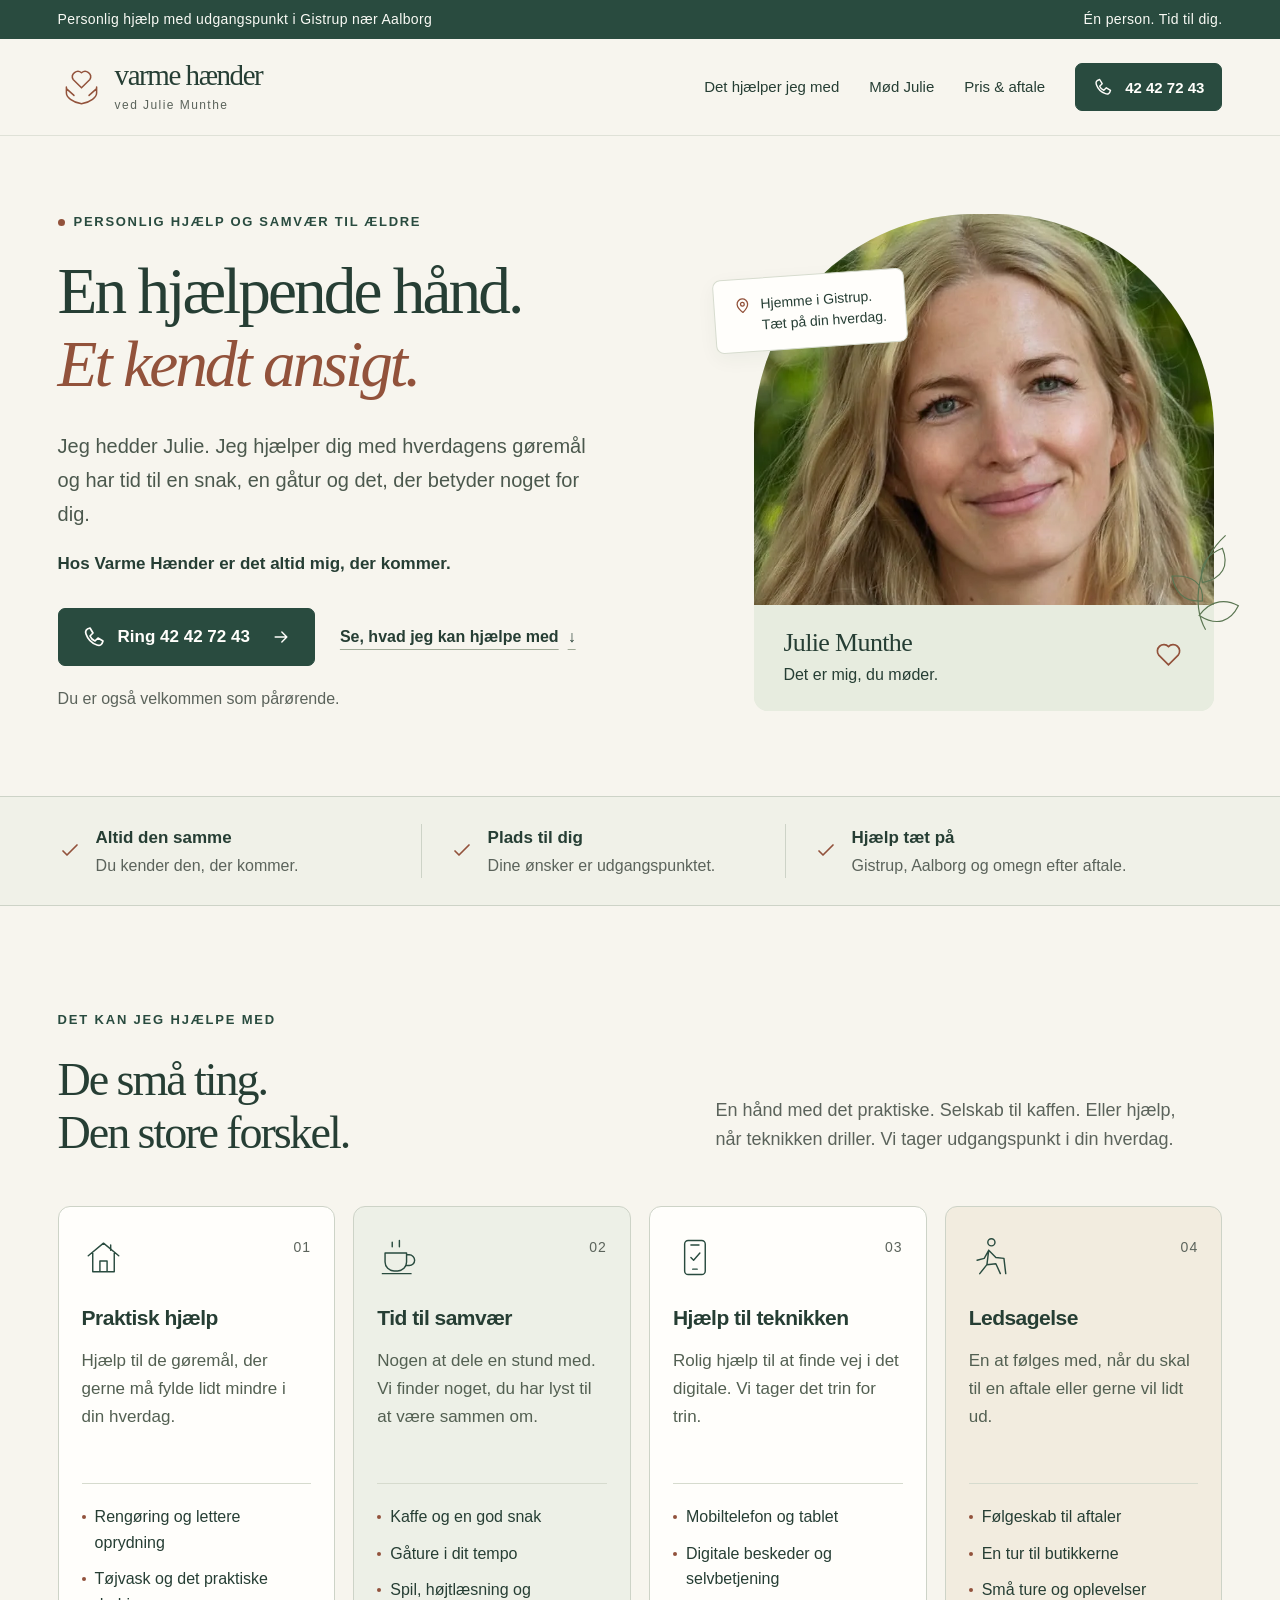
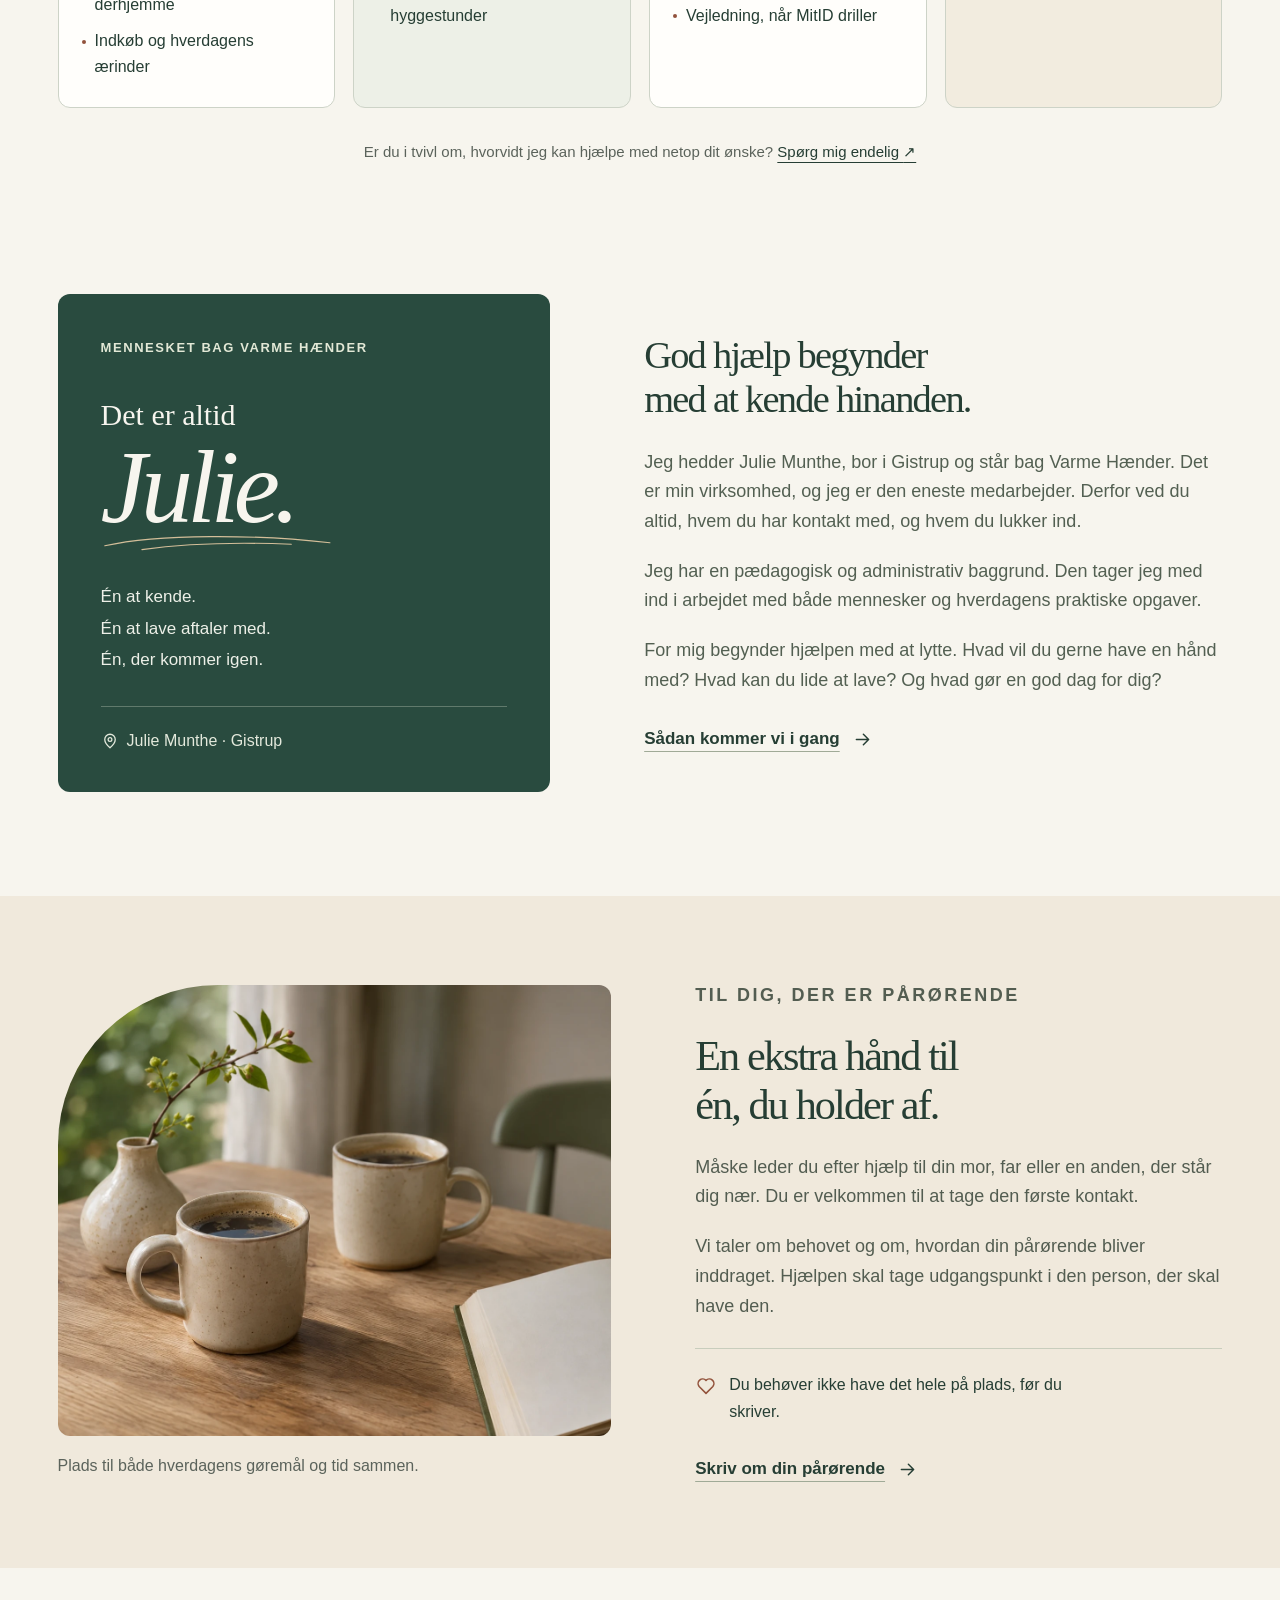
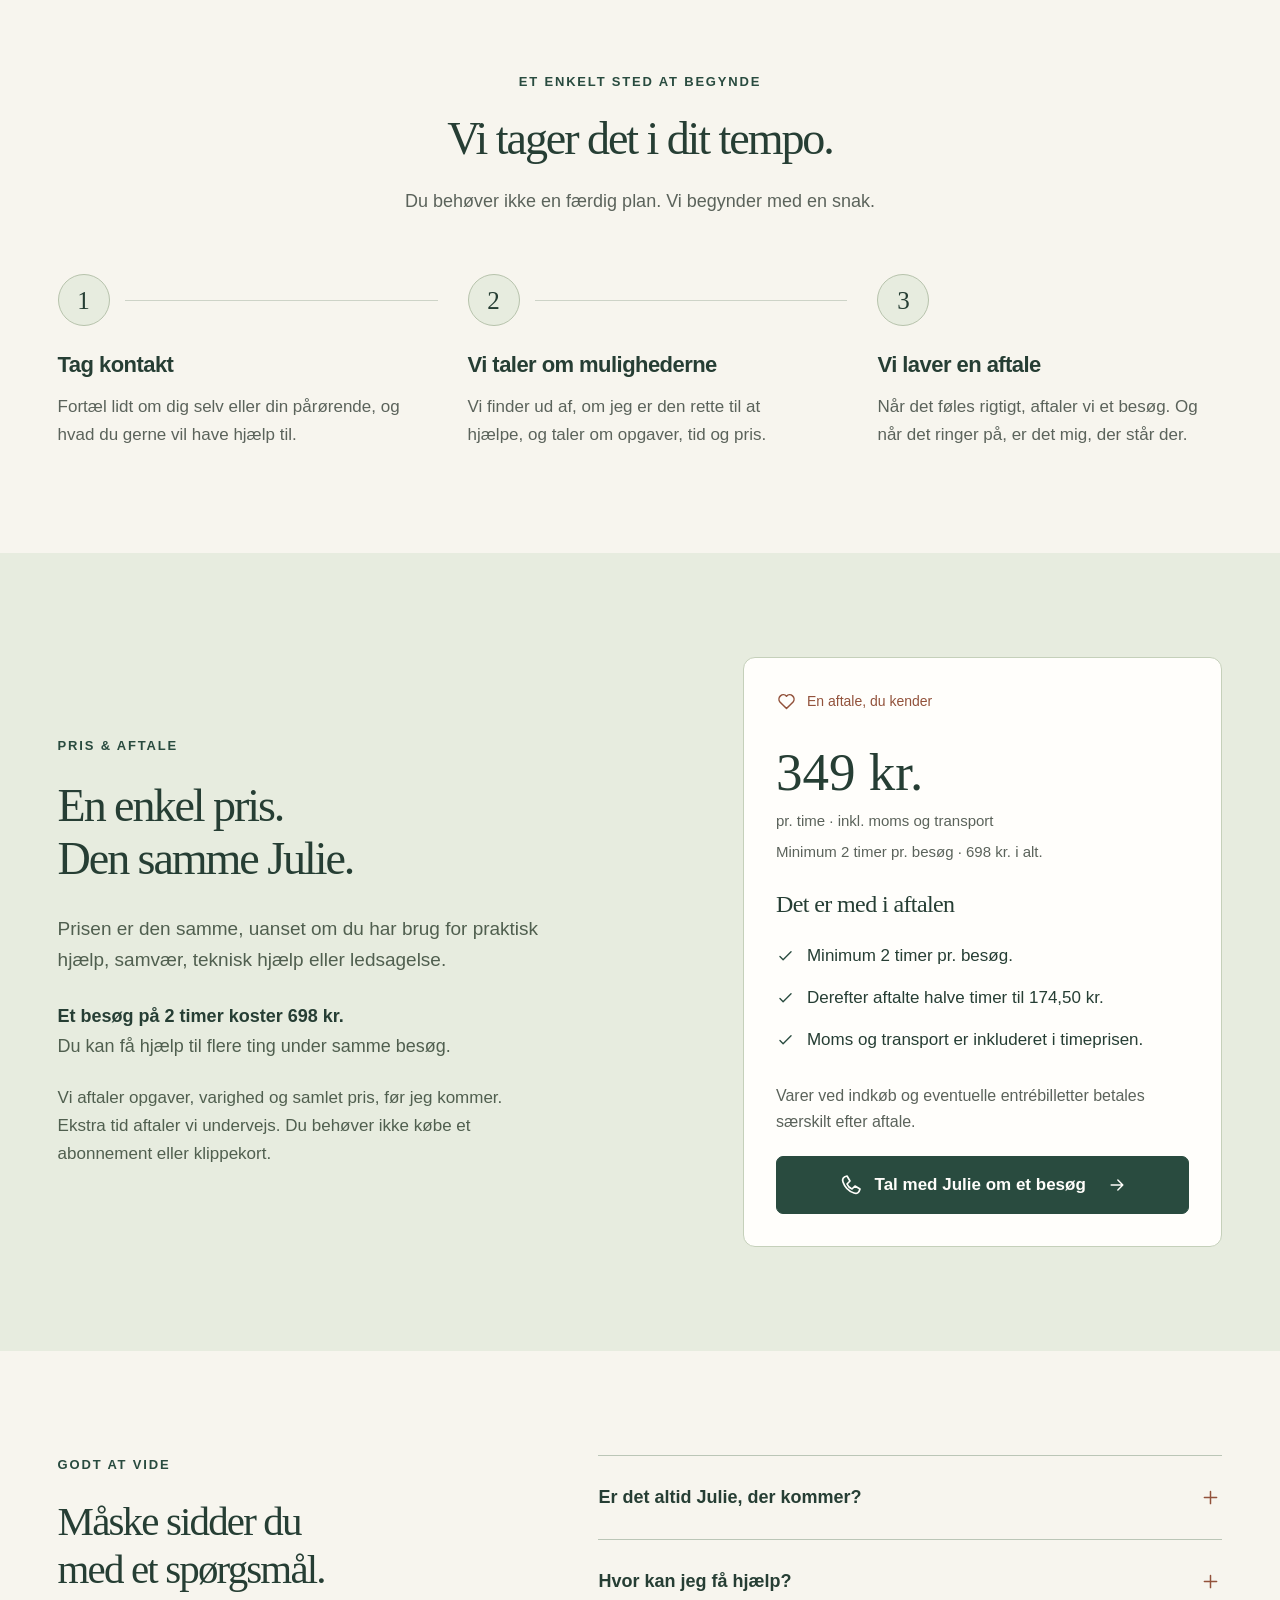
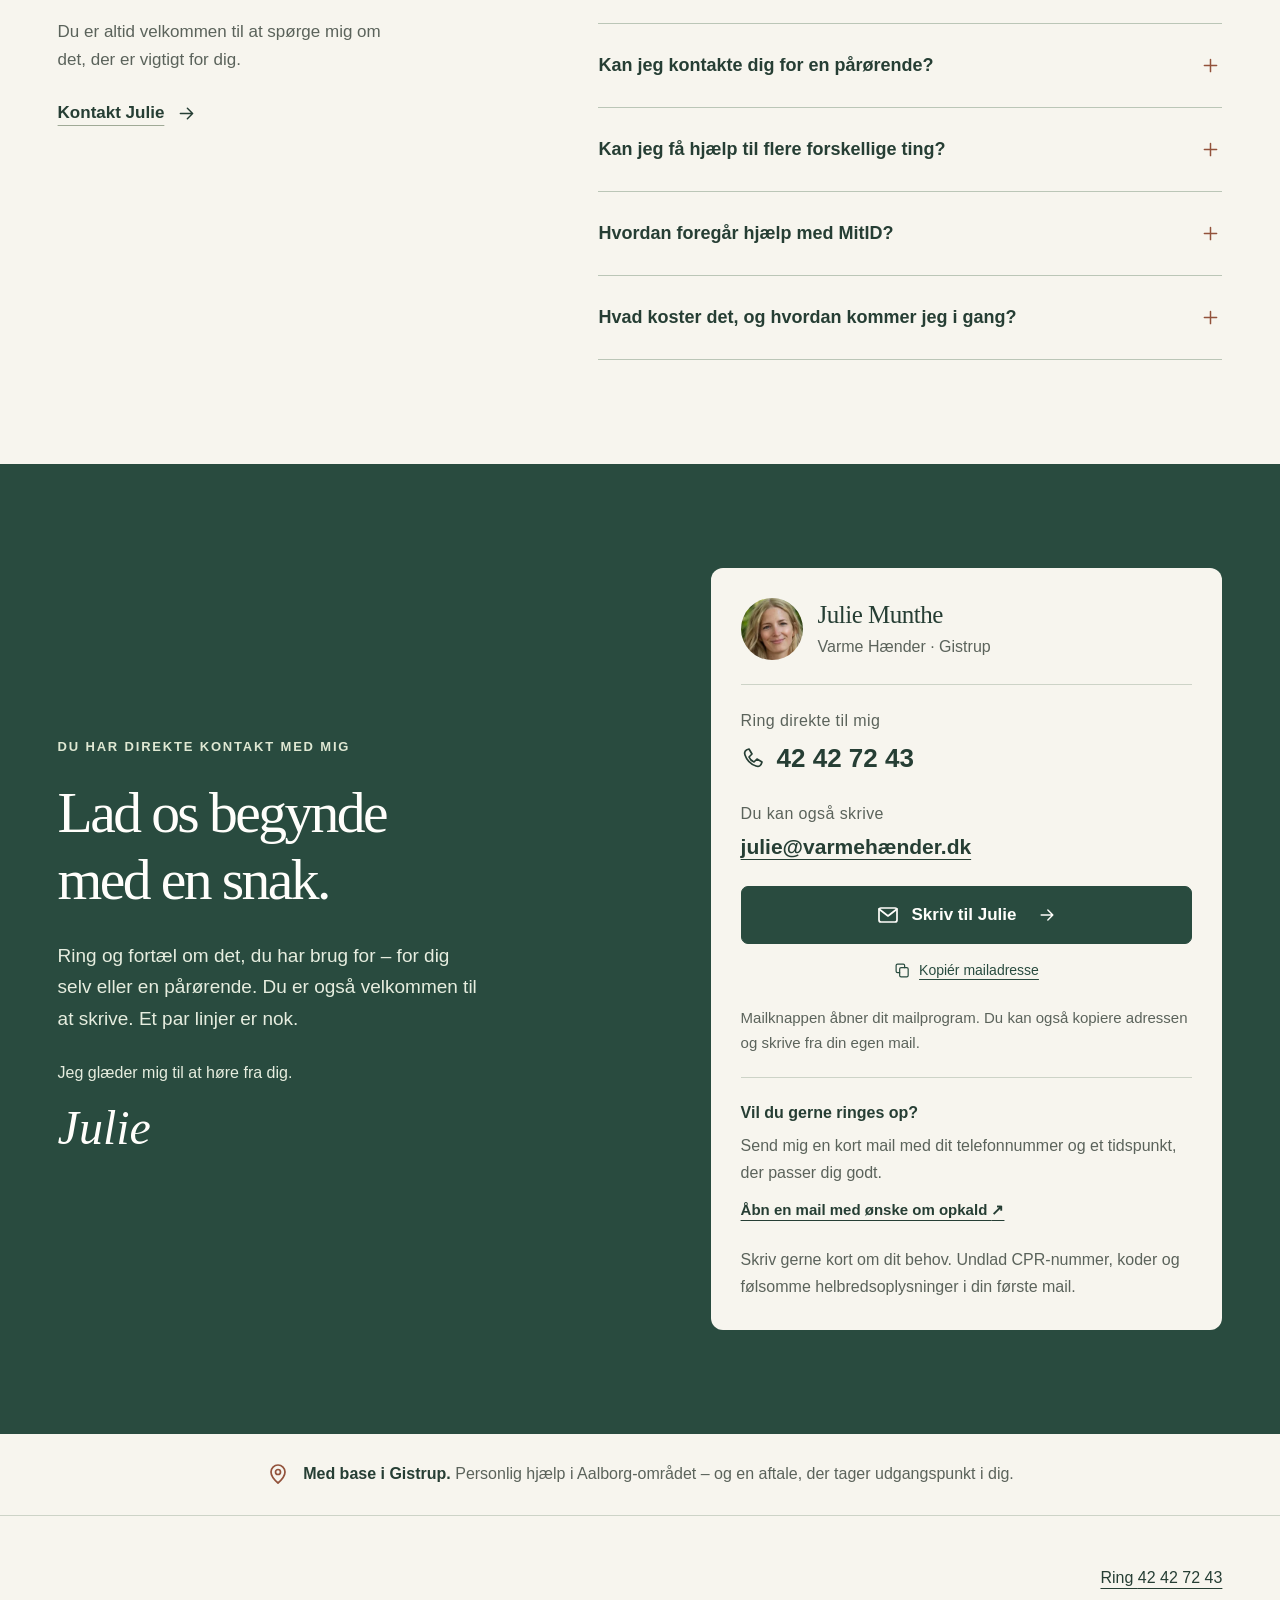
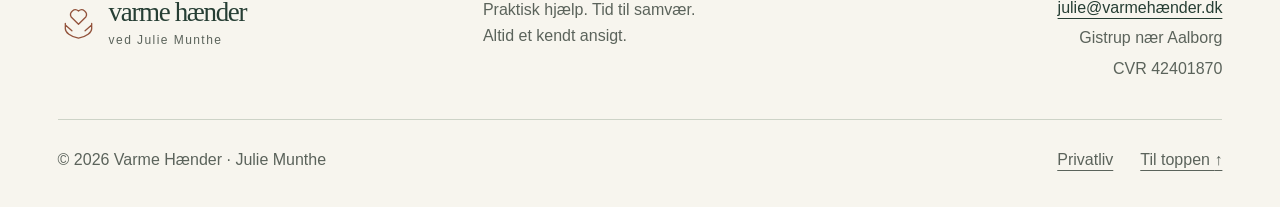
==== commit a3336fa7: "Tilføj CVR-nummer 42401870 Vises i footeren og på privatlivssiden og står som vatID i schema.  Co-Au" ====
--- a/index.html
+++ b/index.html
@@ -26,7 +26,7 @@
   <link rel="stylesheet" href="assets/style.css?v=20261106-seo">
   <link rel="preload" as="image" href="assets/julie-munthe.webp" fetchpriority="high">
   <script type="application/ld+json" id="business-schema">
-  {"@context": "https://schema.org", "@type": "ProfessionalService", "@id": "https://xn--varmehnder-i6a.dk/#virksomhed", "name": "Varme Hænder", "url": "https://xn--varmehnder-i6a.dk/", "description": "Privat, personlig hjælp i hjemmet til ældre med praktiske opgaver, samvær, teknisk hjælp og ledsagelse med udgangspunkt i Gistrup nær Aalborg.", "image": "https://xn--varmehnder-i6a.dk/assets/julie-munthe.webp", "logo": "https://xn--varmehnder-i6a.dk/assets/favicon-192.png", "email": "julie@xn--varmehnder-i6a.dk", "telephone": "+4542427243", "priceRange": "349 kr. pr. time inkl. moms og transport", "currenciesAccepted": "DKK", "knowsLanguage": "da", "founder": {"@type": "Person", "name": "Julie Munthe"}, "areaServed": [{"@type": "City", "name": "Gistrup"}, {"@type": "City", "name": "Aalborg"}], "address": {"@type": "PostalAddress", "addressLocality": "Gistrup", "postalCode": "9260", "addressCountry": "DK"}, "makesOffer": {"@type": "Offer", "name": "Personlig hjælp i hjemmet", "description": "Praktisk hjælp, samvær, teknisk hjælp og ledsagelse. Minimum 2 timer pr. besøg.", "priceSpecification": {"@type": "UnitPriceSpecification", "price": 349, "priceCurrency": "DKK", "valueAddedTaxIncluded": true, "unitCode": "HUR", "unitText": "time"}}, "hasOfferCatalog": {"@type": "OfferCatalog", "name": "Hjælp i hverdagen", "itemListElement": [{"@type": "Offer", "itemOffered": {"@type": "Service", "name": "Praktisk hjælp", "description": "Rengøring, lettere oprydning, tøjvask, indkøb og hverdagens ærinder."}}, {"@type": "Offer", "itemOffered": {"@type": "Service", "name": "Samvær", "description": "Kaffe og en god snak, gåture, spil, højtlæsning og hyggestunder."}}, {"@type": "Offer", "itemOffered": {"@type": "Service", "name": "Teknisk hjælp", "description": "Hjælp med mobiltelefon, tablet, digitale beskeder og vejledning i MitID."}}, {"@type": "Offer", "itemOffered": {"@type": "Service", "name": "Ledsagelse", "description": "Følgeskab til aftaler, ture til butikkerne og små oplevelser."}}]}}
+  {"@context": "https://schema.org", "@type": "ProfessionalService", "@id": "https://xn--varmehnder-i6a.dk/#virksomhed", "name": "Varme Hænder", "url": "https://xn--varmehnder-i6a.dk/", "description": "Privat, personlig hjælp i hjemmet til ældre med praktiske opgaver, samvær, teknisk hjælp og ledsagelse med udgangspunkt i Gistrup nær Aalborg.", "image": "https://xn--varmehnder-i6a.dk/assets/julie-munthe.webp", "logo": "https://xn--varmehnder-i6a.dk/assets/favicon-192.png", "email": "julie@xn--varmehnder-i6a.dk", "telephone": "+4542427243", "vatID": "DK42401870", "priceRange": "349 kr. pr. time inkl. moms og transport", "currenciesAccepted": "DKK", "knowsLanguage": "da", "founder": {"@type": "Person", "name": "Julie Munthe"}, "areaServed": [{"@type": "City", "name": "Gistrup"}, {"@type": "City", "name": "Aalborg"}], "address": {"@type": "PostalAddress", "addressLocality": "Gistrup", "postalCode": "9260", "addressCountry": "DK"}, "makesOffer": {"@type": "Offer", "name": "Personlig hjælp i hjemmet", "description": "Praktisk hjælp, samvær, teknisk hjælp og ledsagelse. Minimum 2 timer pr. besøg.", "priceSpecification": {"@type": "UnitPriceSpecification", "price": 349, "priceCurrency": "DKK", "valueAddedTaxIncluded": true, "unitCode": "HUR", "unitText": "time"}}, "hasOfferCatalog": {"@type": "OfferCatalog", "name": "Hjælp i hverdagen", "itemListElement": [{"@type": "Offer", "itemOffered": {"@type": "Service", "name": "Praktisk hjælp", "description": "Rengøring, lettere oprydning, tøjvask, indkøb og hverdagens ærinder."}}, {"@type": "Offer", "itemOffered": {"@type": "Service", "name": "Samvær", "description": "Kaffe og en god snak, gåture, spil, højtlæsning og hyggestunder."}}, {"@type": "Offer", "itemOffered": {"@type": "Service", "name": "Teknisk hjælp", "description": "Hjælp med mobiltelefon, tablet, digitale beskeder og vejledning i MitID."}}, {"@type": "Offer", "itemOffered": {"@type": "Service", "name": "Ledsagelse", "description": "Følgeskab til aftaler, ture til butikkerne og små oplevelser."}}]}}
   </script>
   <script src="assets/site-config.js?v=20261106-seo" defer></script>
   <script src="assets/site.js?v=20261106-seo" defer></script>
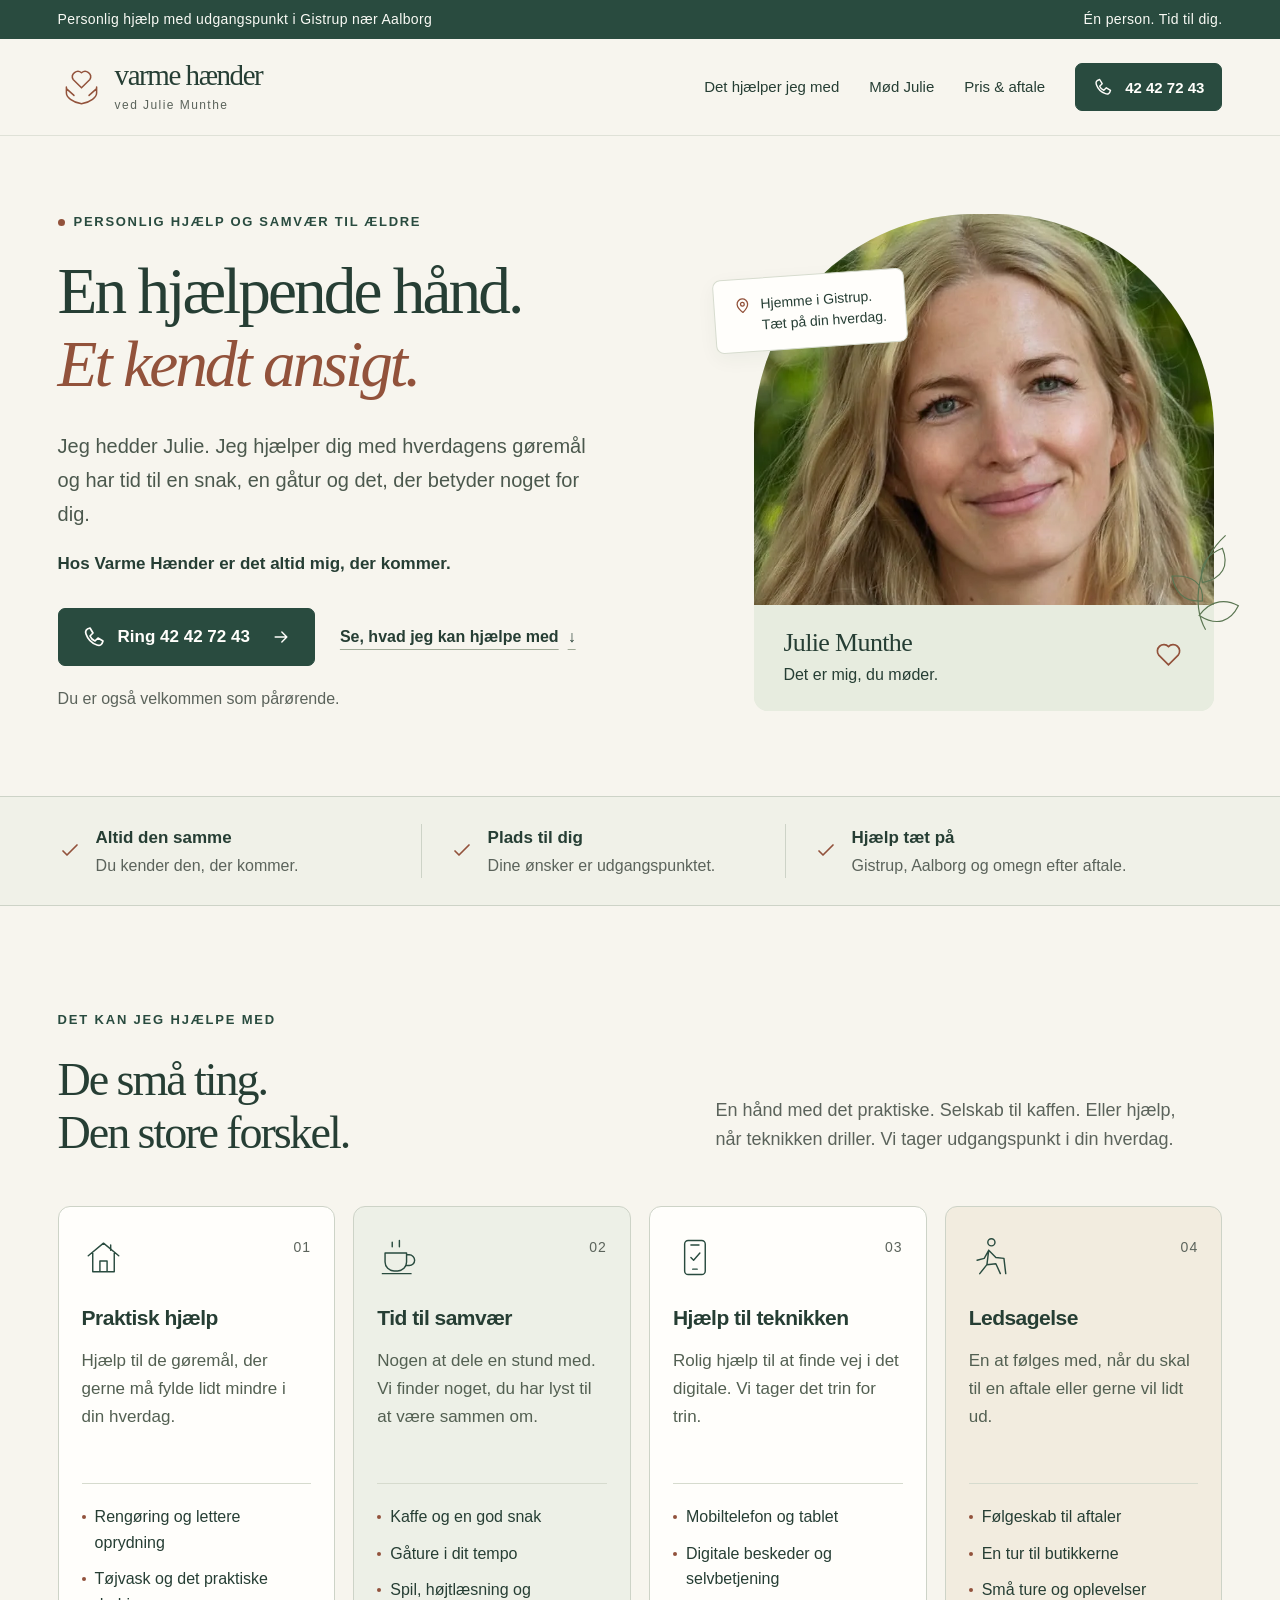
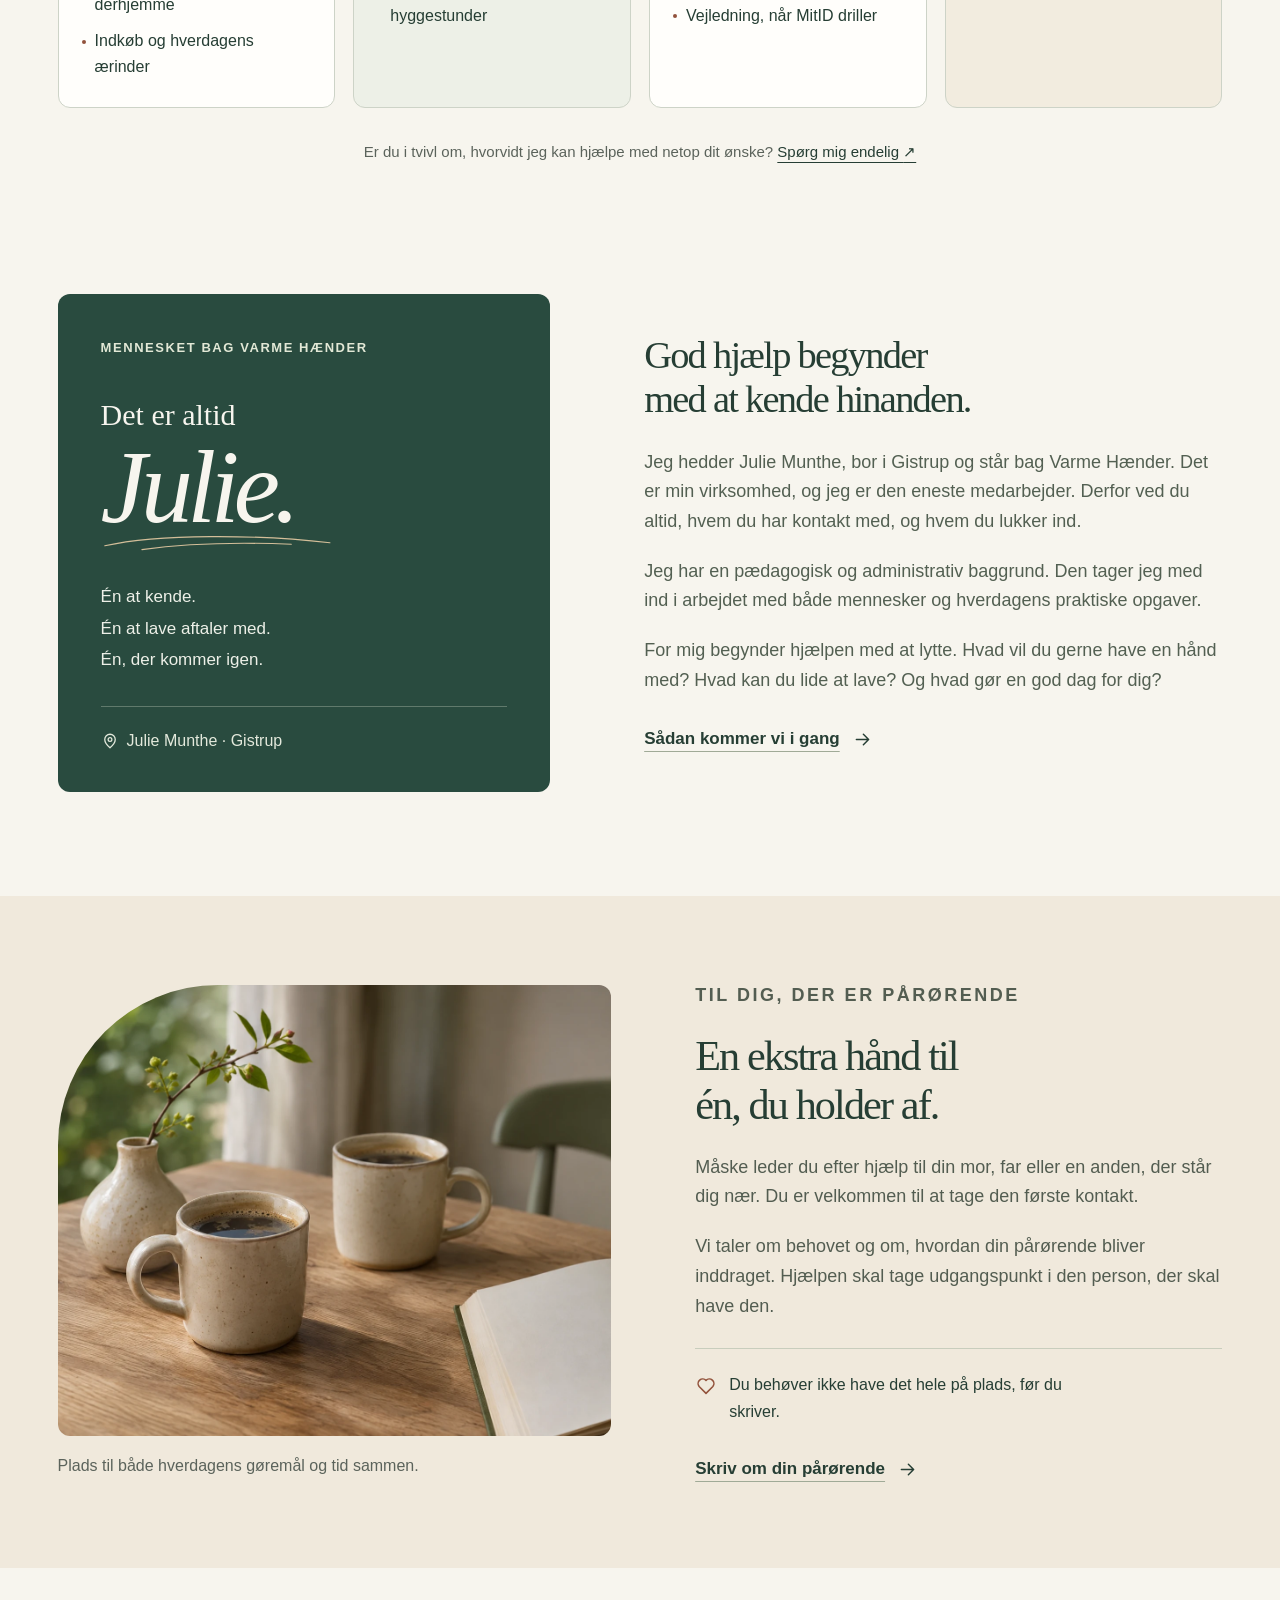
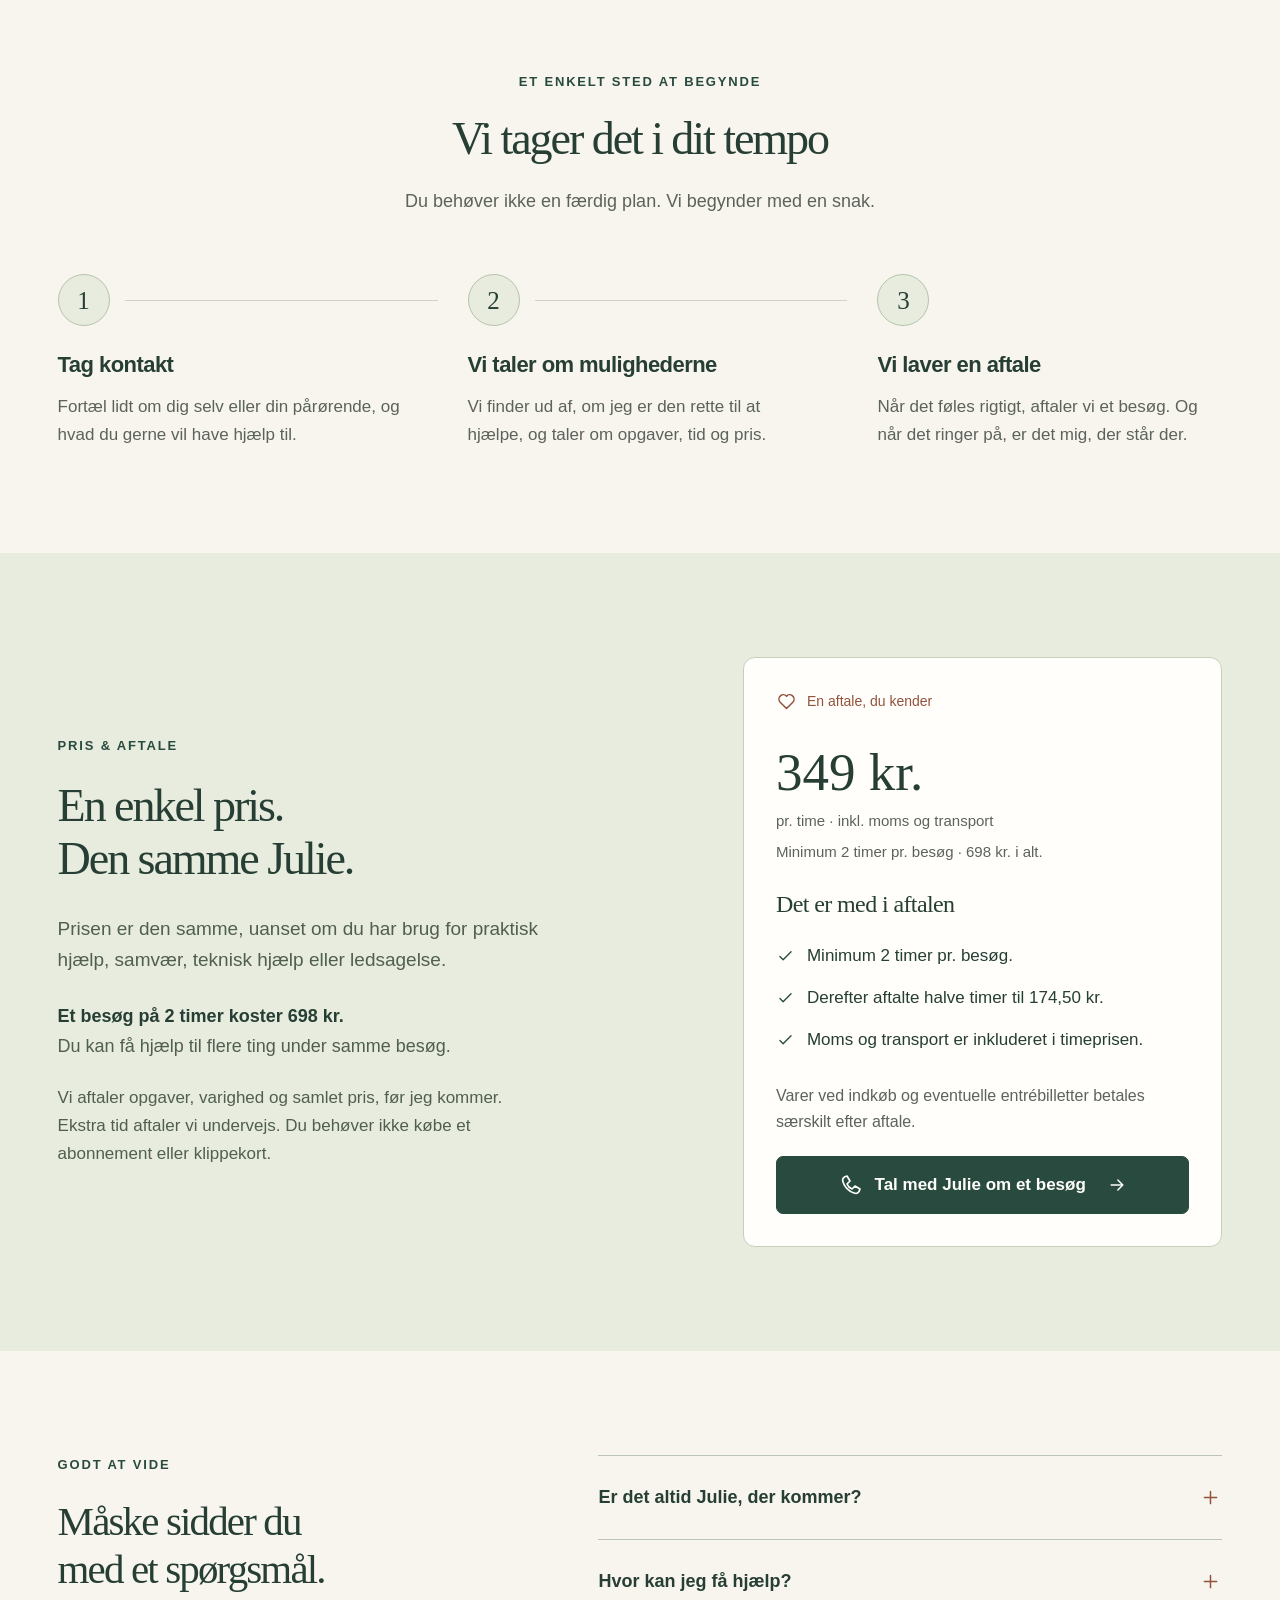
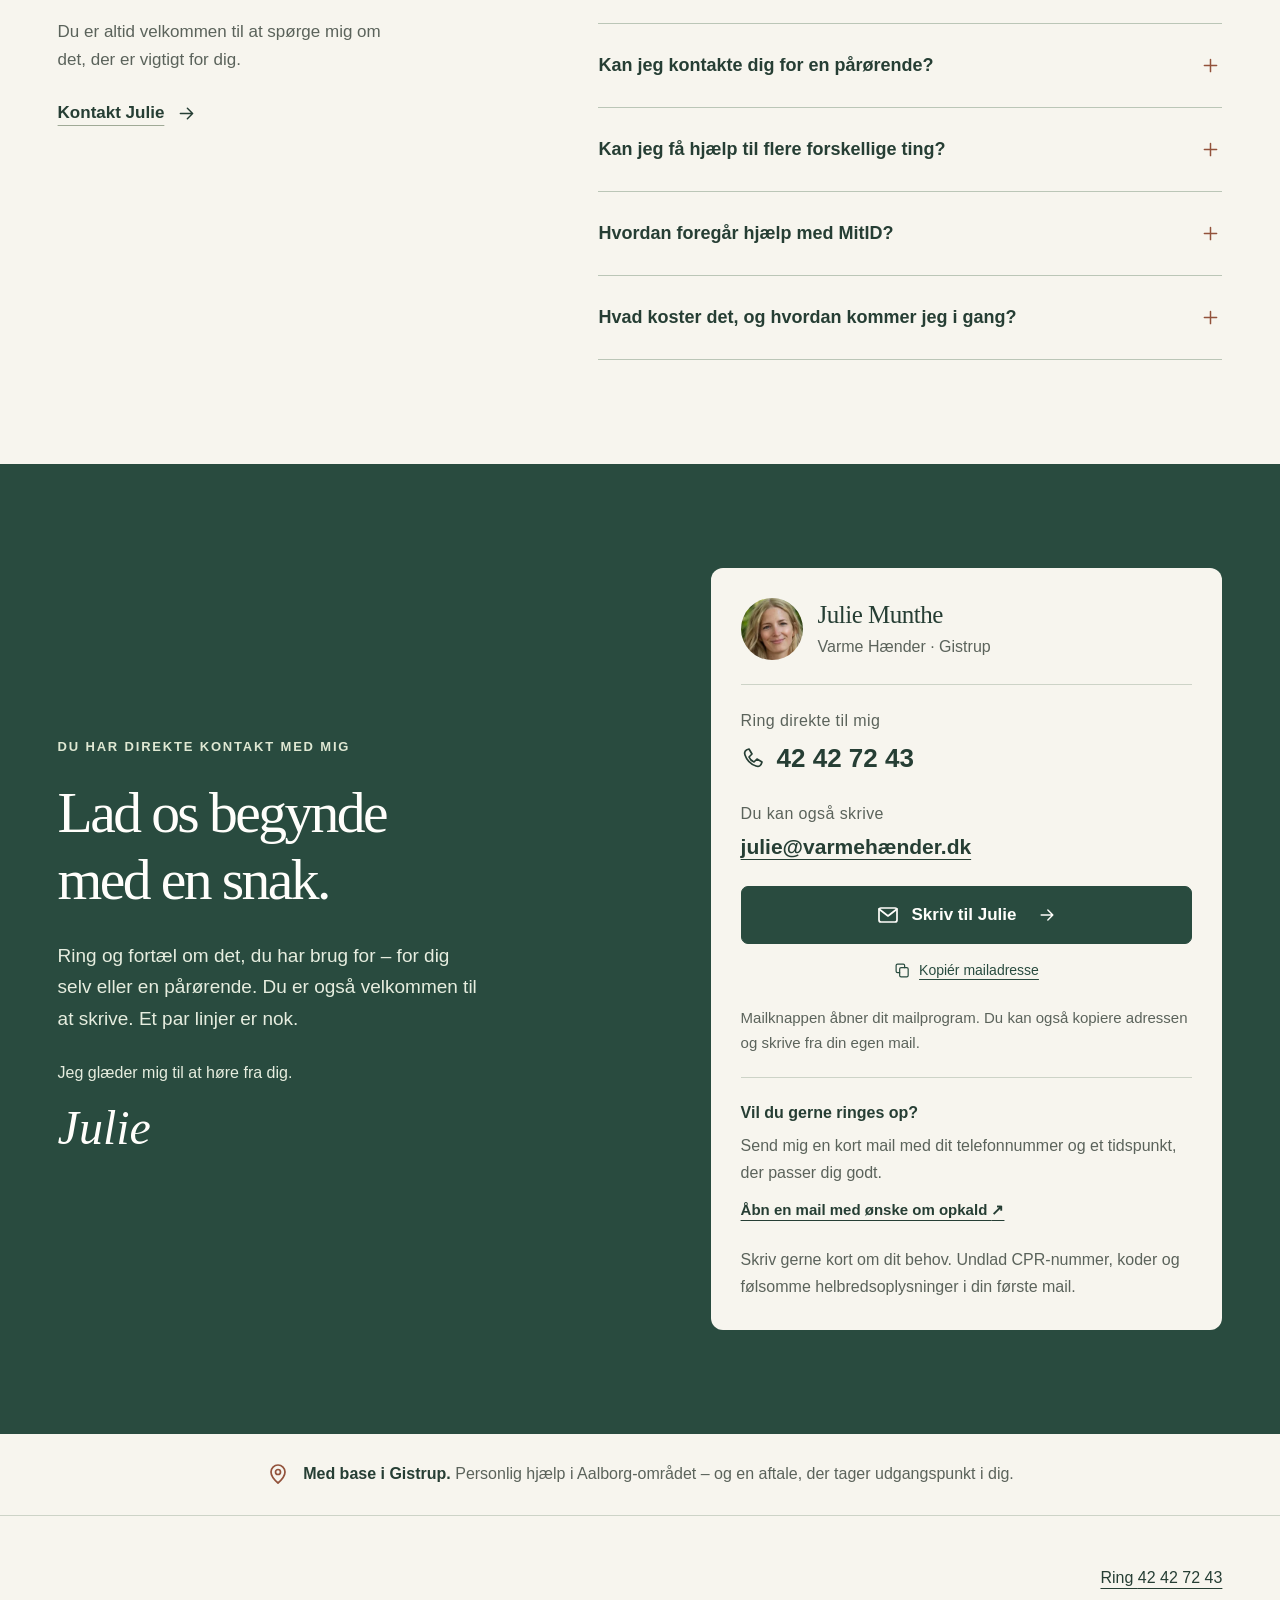
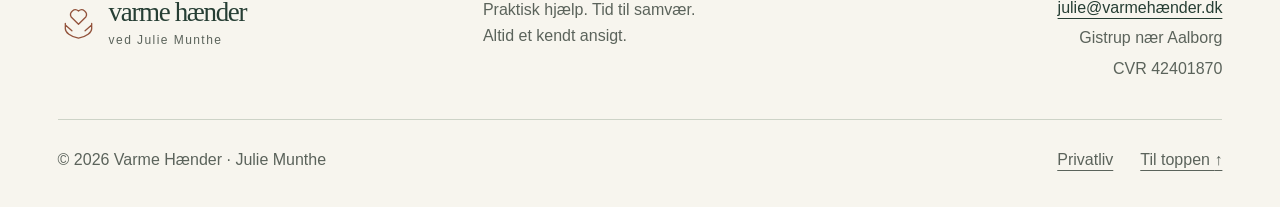
==== commit 4dda1fa0: "Fjern punktum fra overskriften om tempo" ====
--- a/index.html
+++ b/index.html
@@ -172,7 +172,7 @@
 
     <section class="steps section" id="saadan" aria-labelledby="steps-heading">
       <div class="container">
-        <div class="section-heading centered-heading"><p class="eyebrow">Et enkelt sted at begynde</p><h2 id="steps-heading">Vi tager det i dit tempo.</h2><p>Du behøver ikke en færdig plan. Vi begynder med en snak.</p></div>
+        <div class="section-heading centered-heading"><p class="eyebrow">Et enkelt sted at begynde</p><h2 id="steps-heading">Vi tager det i dit tempo</h2><p>Du behøver ikke en færdig plan. Vi begynder med en snak.</p></div>
         <ol class="steps-grid">
           <li><span class="step-number" aria-hidden="true">1</span><h3>Tag kontakt</h3><p>Fortæl lidt om dig selv eller din pårørende, og hvad du gerne vil have hjælp til.</p></li>
           <li><span class="step-number" aria-hidden="true">2</span><h3>Vi taler om mulighederne</h3><p>Vi finder ud af, om jeg er den rette til at hjælpe, og taler om opgaver, tid og pris.</p></li>
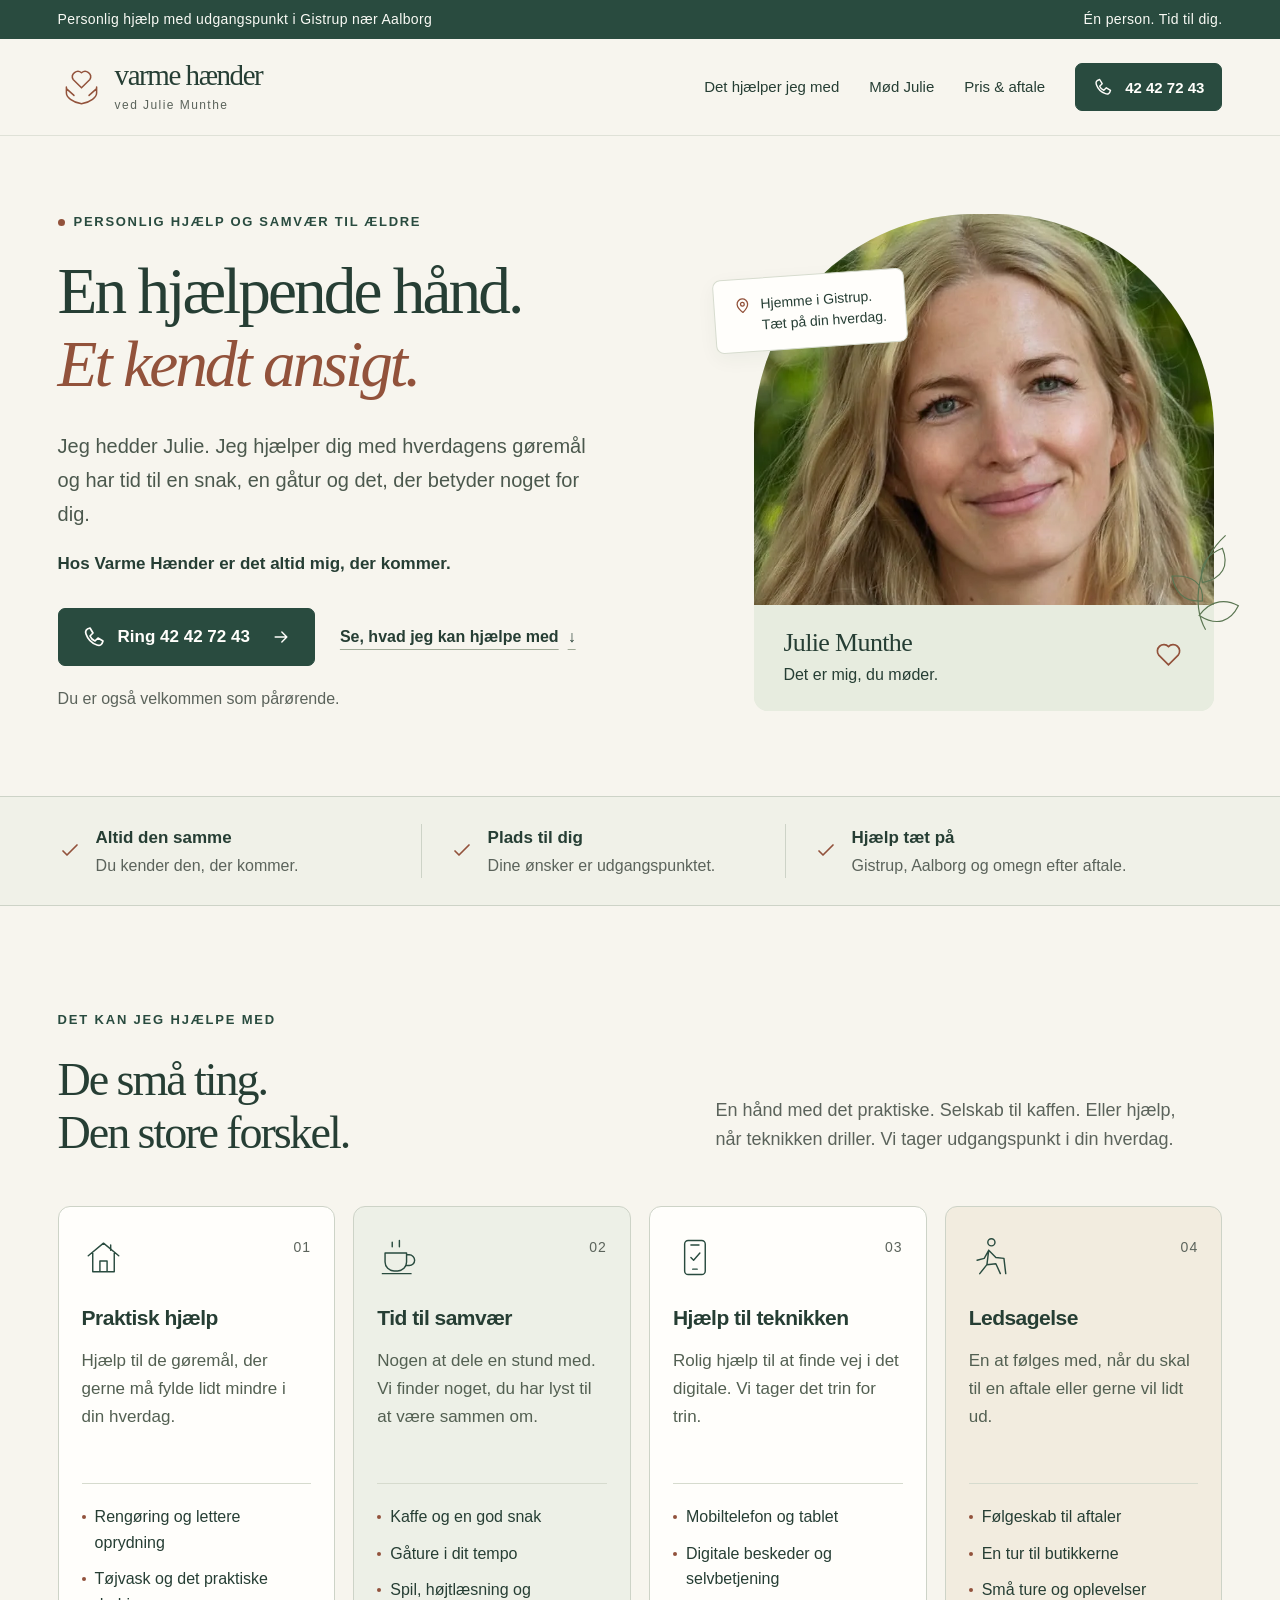
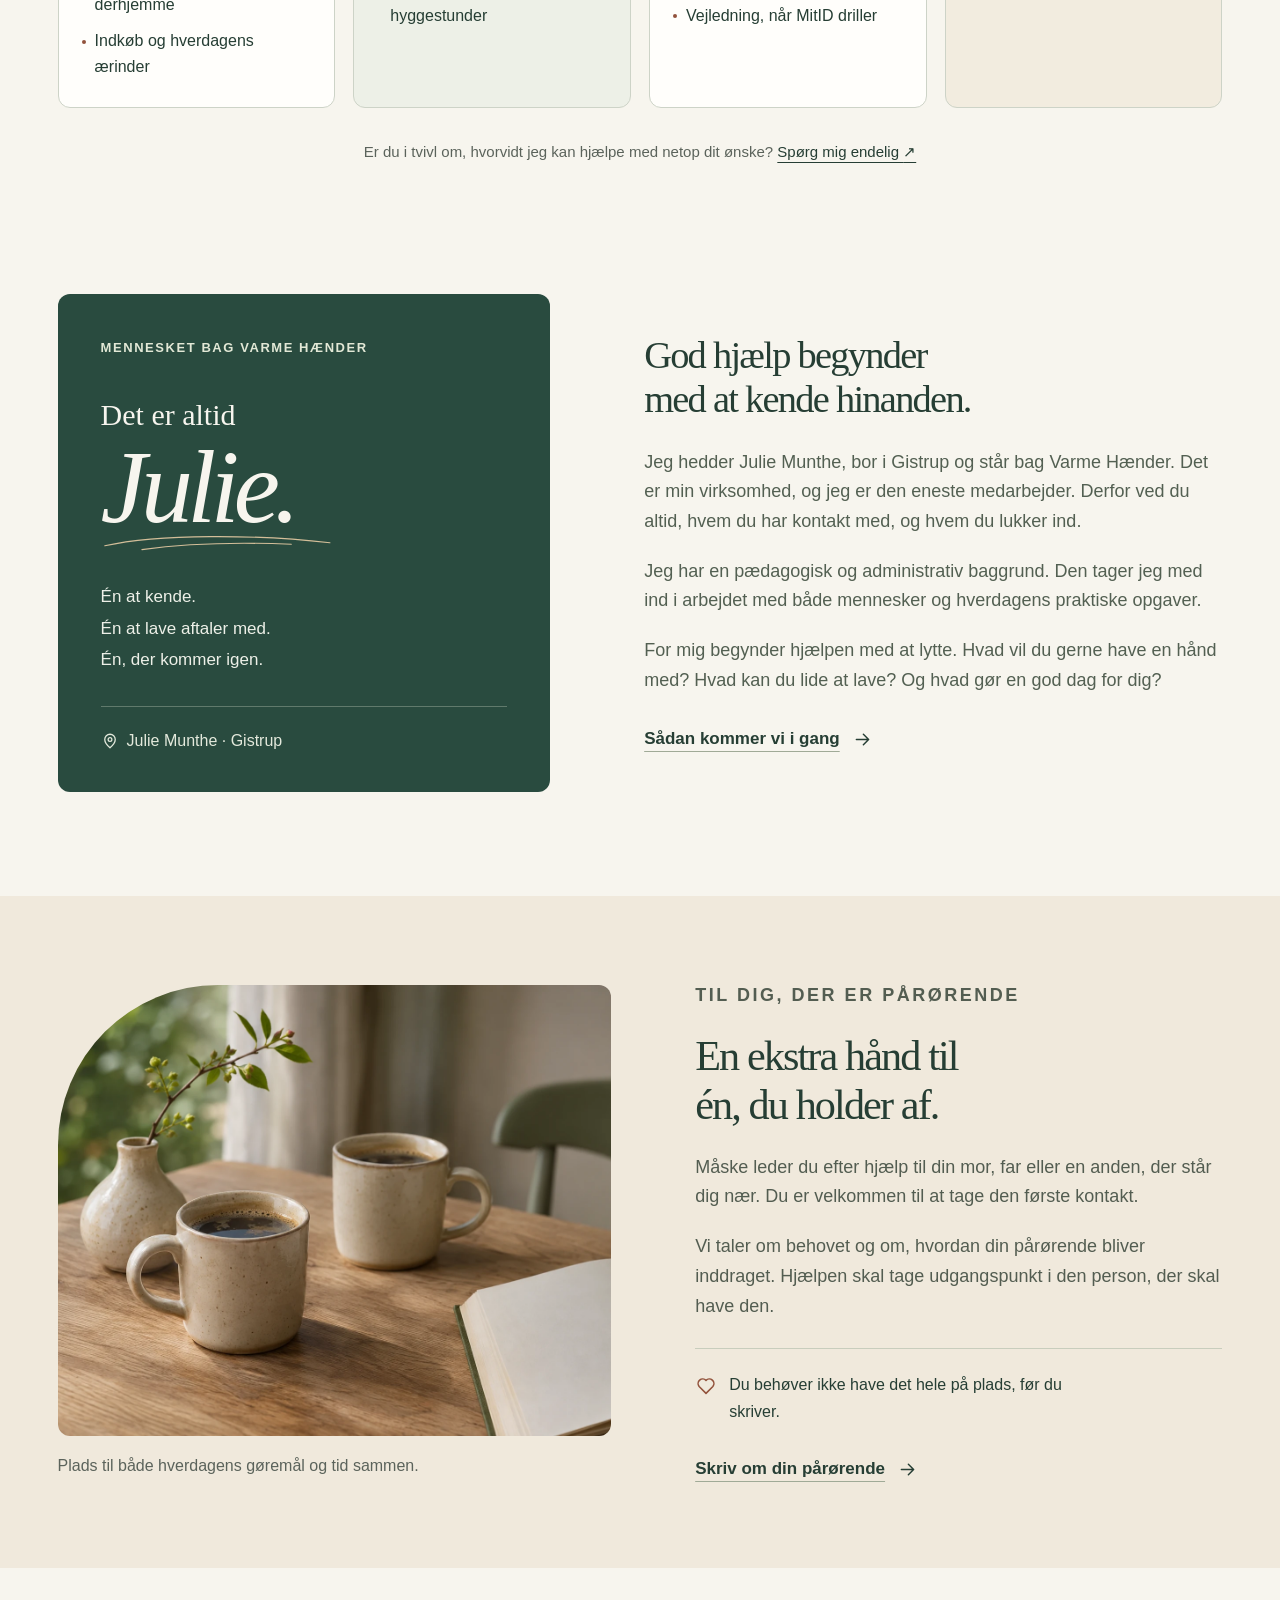
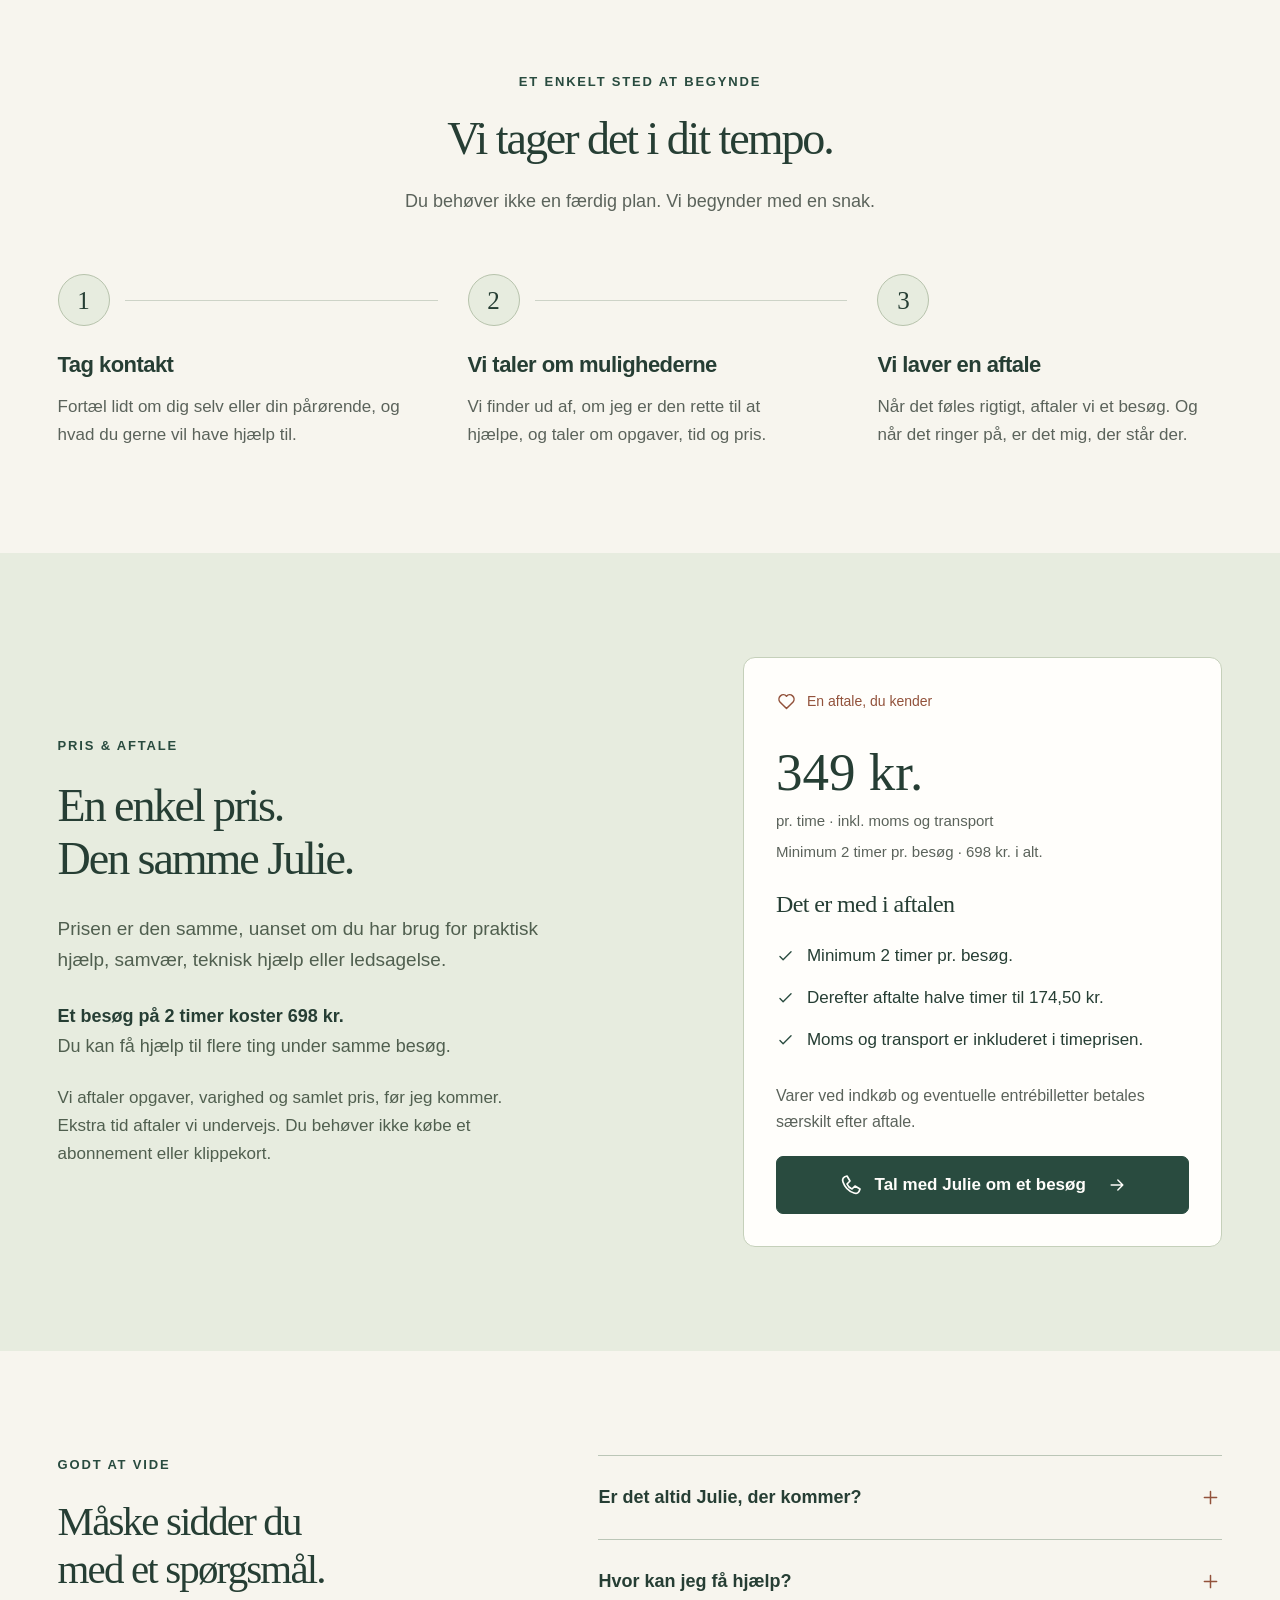
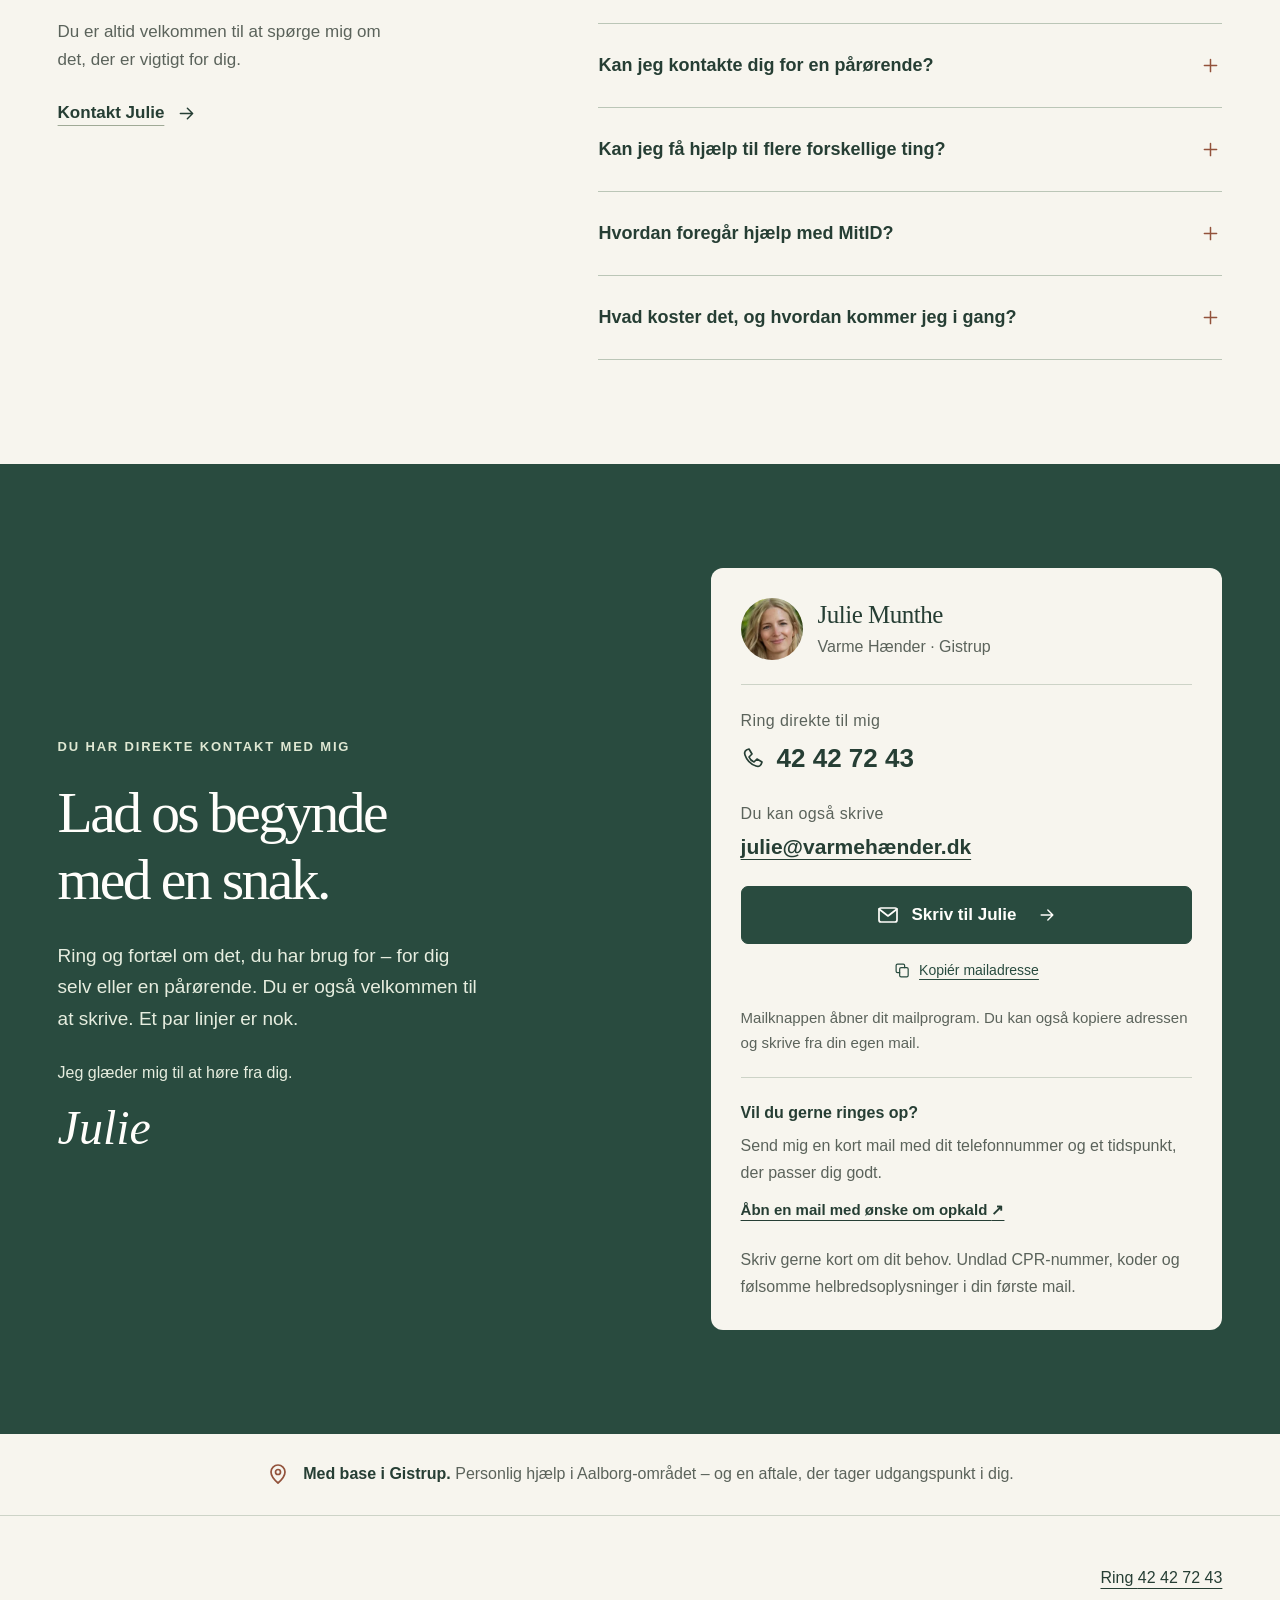
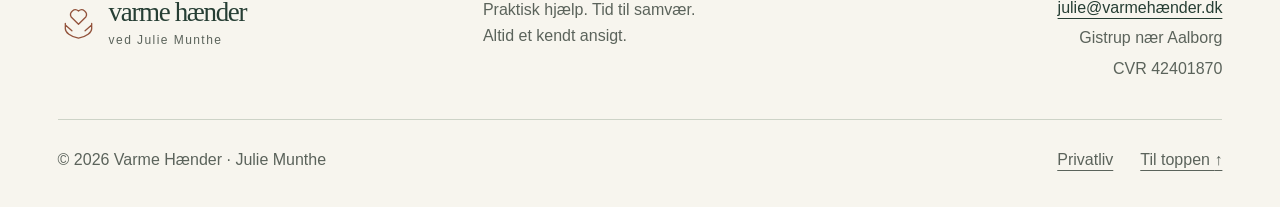
==== commit 8fcbdf5f: "Gendan punktum i overskriften om tempo" ====
--- a/index.html
+++ b/index.html
@@ -172,7 +172,7 @@
 
     <section class="steps section" id="saadan" aria-labelledby="steps-heading">
       <div class="container">
-        <div class="section-heading centered-heading"><p class="eyebrow">Et enkelt sted at begynde</p><h2 id="steps-heading">Vi tager det i dit tempo</h2><p>Du behøver ikke en færdig plan. Vi begynder med en snak.</p></div>
+        <div class="section-heading centered-heading"><p class="eyebrow">Et enkelt sted at begynde</p><h2 id="steps-heading">Vi tager det i dit tempo.</h2><p>Du behøver ikke en færdig plan. Vi begynder med en snak.</p></div>
         <ol class="steps-grid">
           <li><span class="step-number" aria-hidden="true">1</span><h3>Tag kontakt</h3><p>Fortæl lidt om dig selv eller din pårørende, og hvad du gerne vil have hjælp til.</p></li>
           <li><span class="step-number" aria-hidden="true">2</span><h3>Vi taler om mulighederne</h3><p>Vi finder ud af, om jeg er den rette til at hjælpe, og taler om opgaver, tid og pris.</p></li>
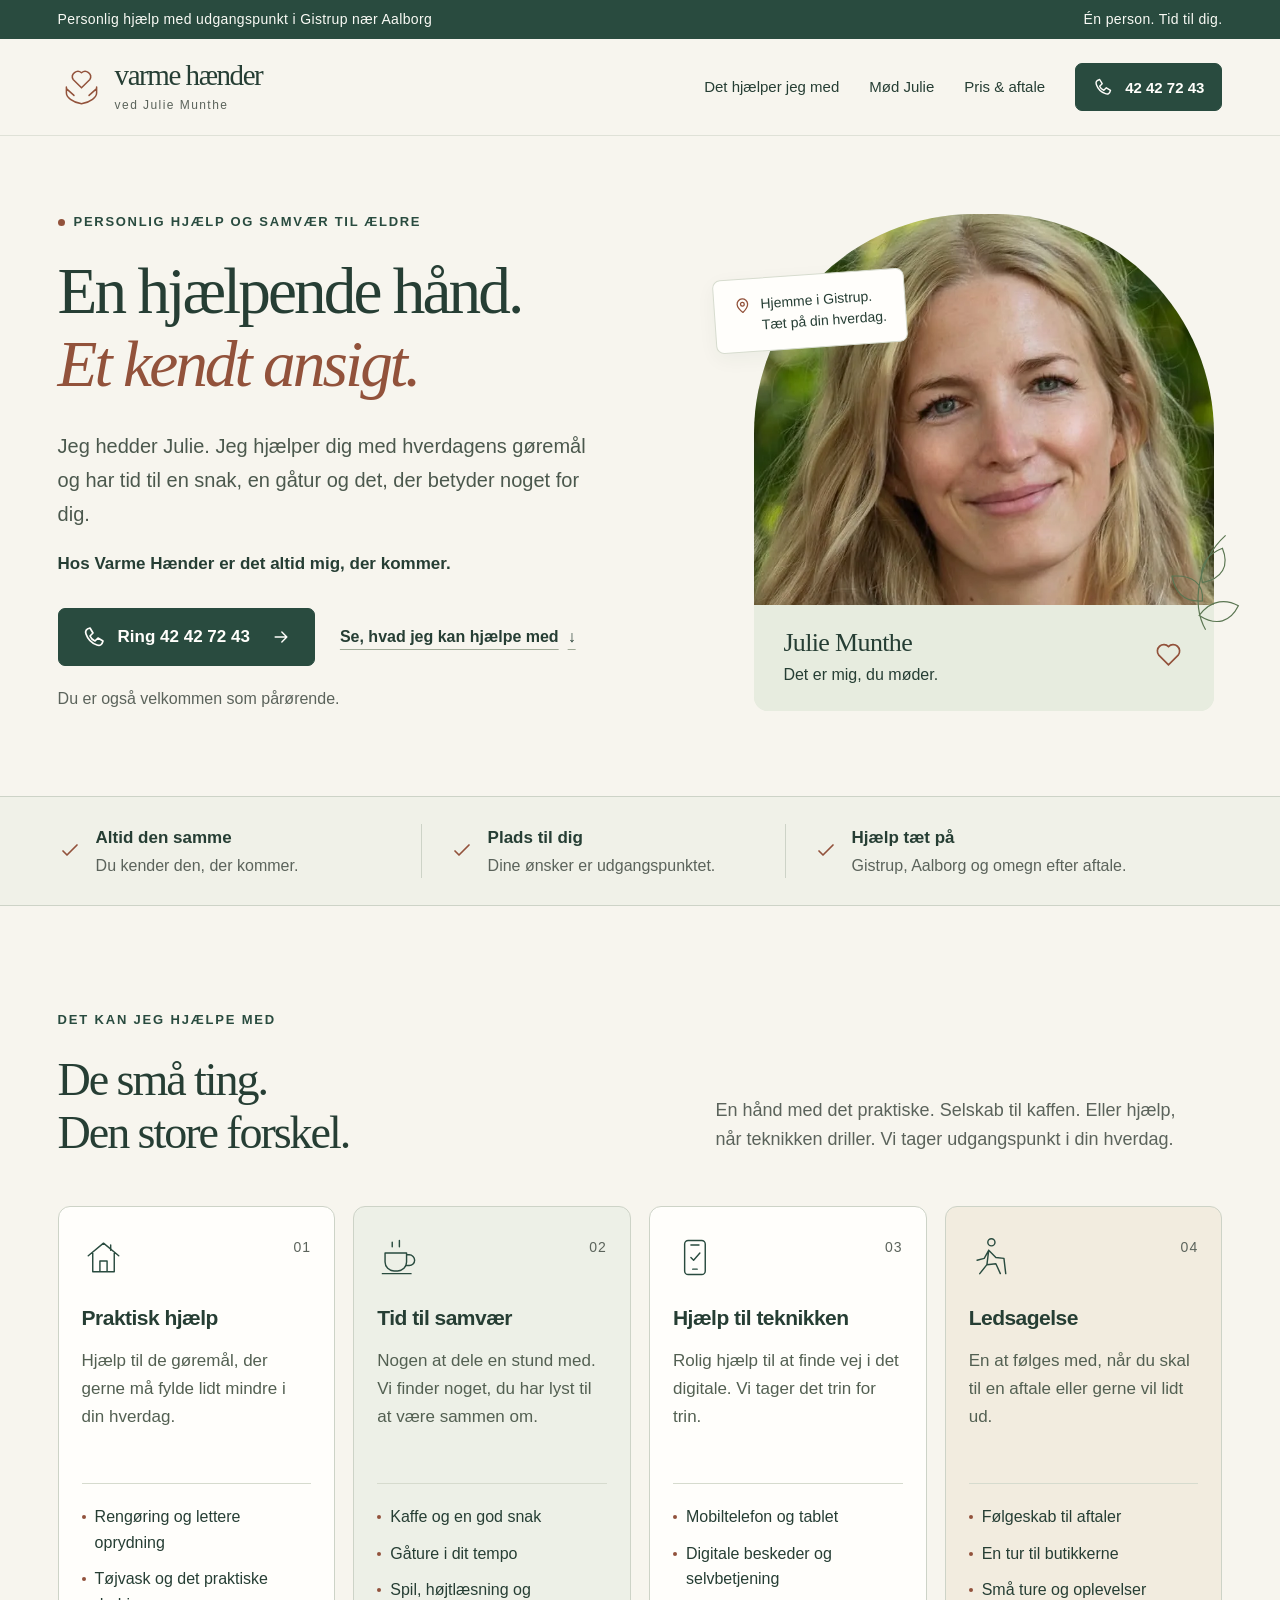
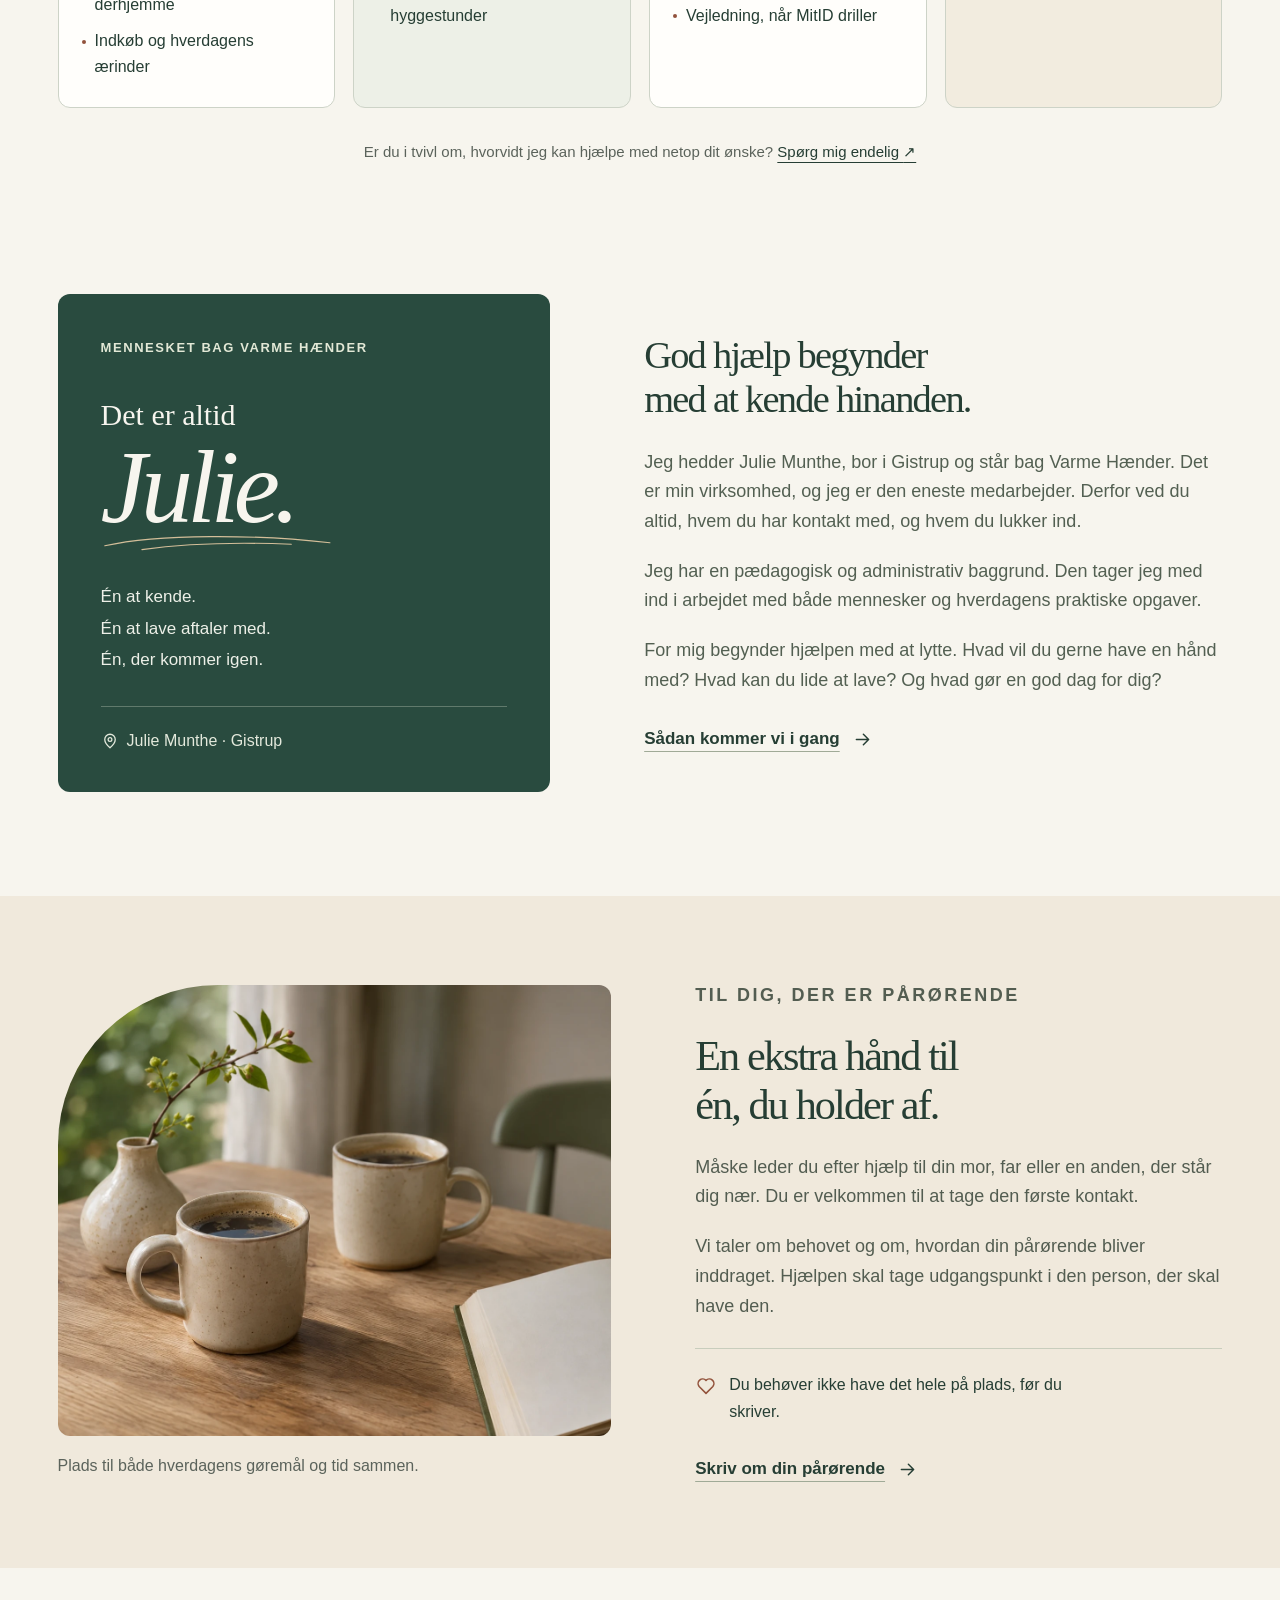
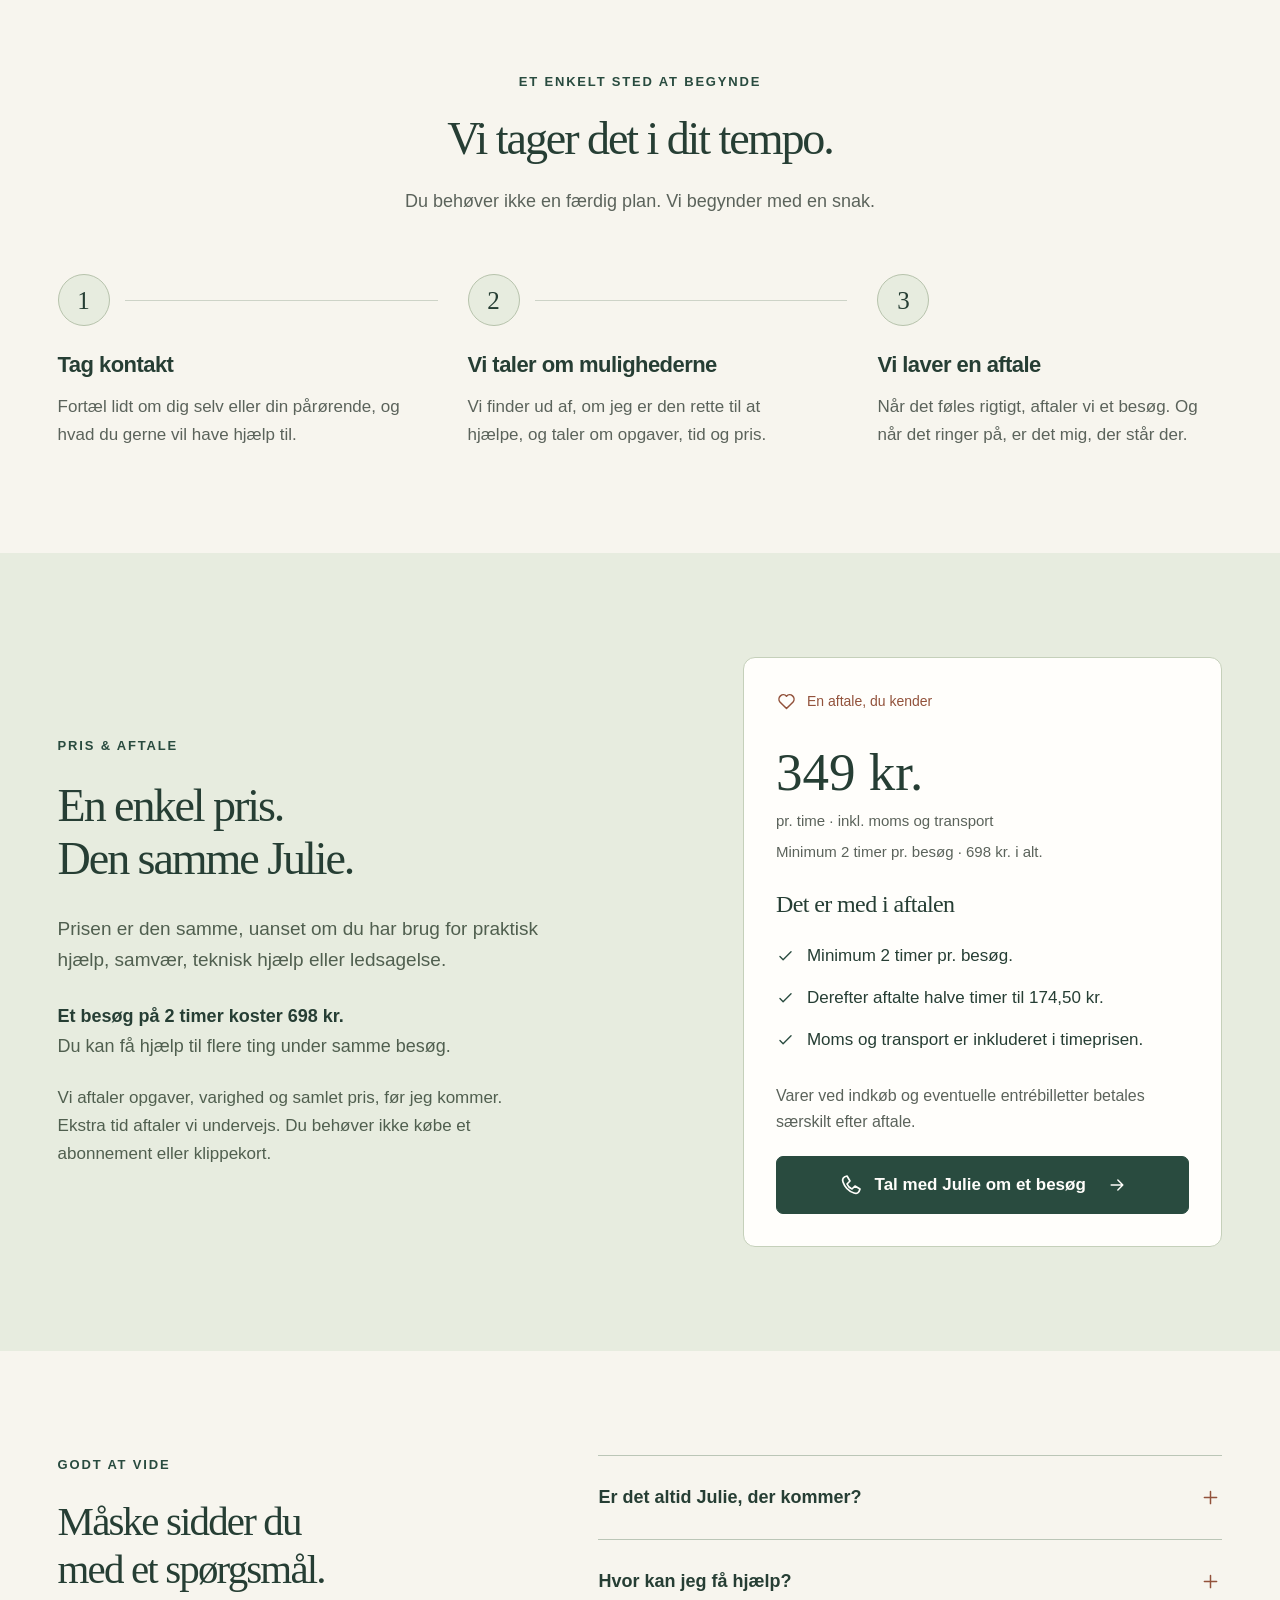
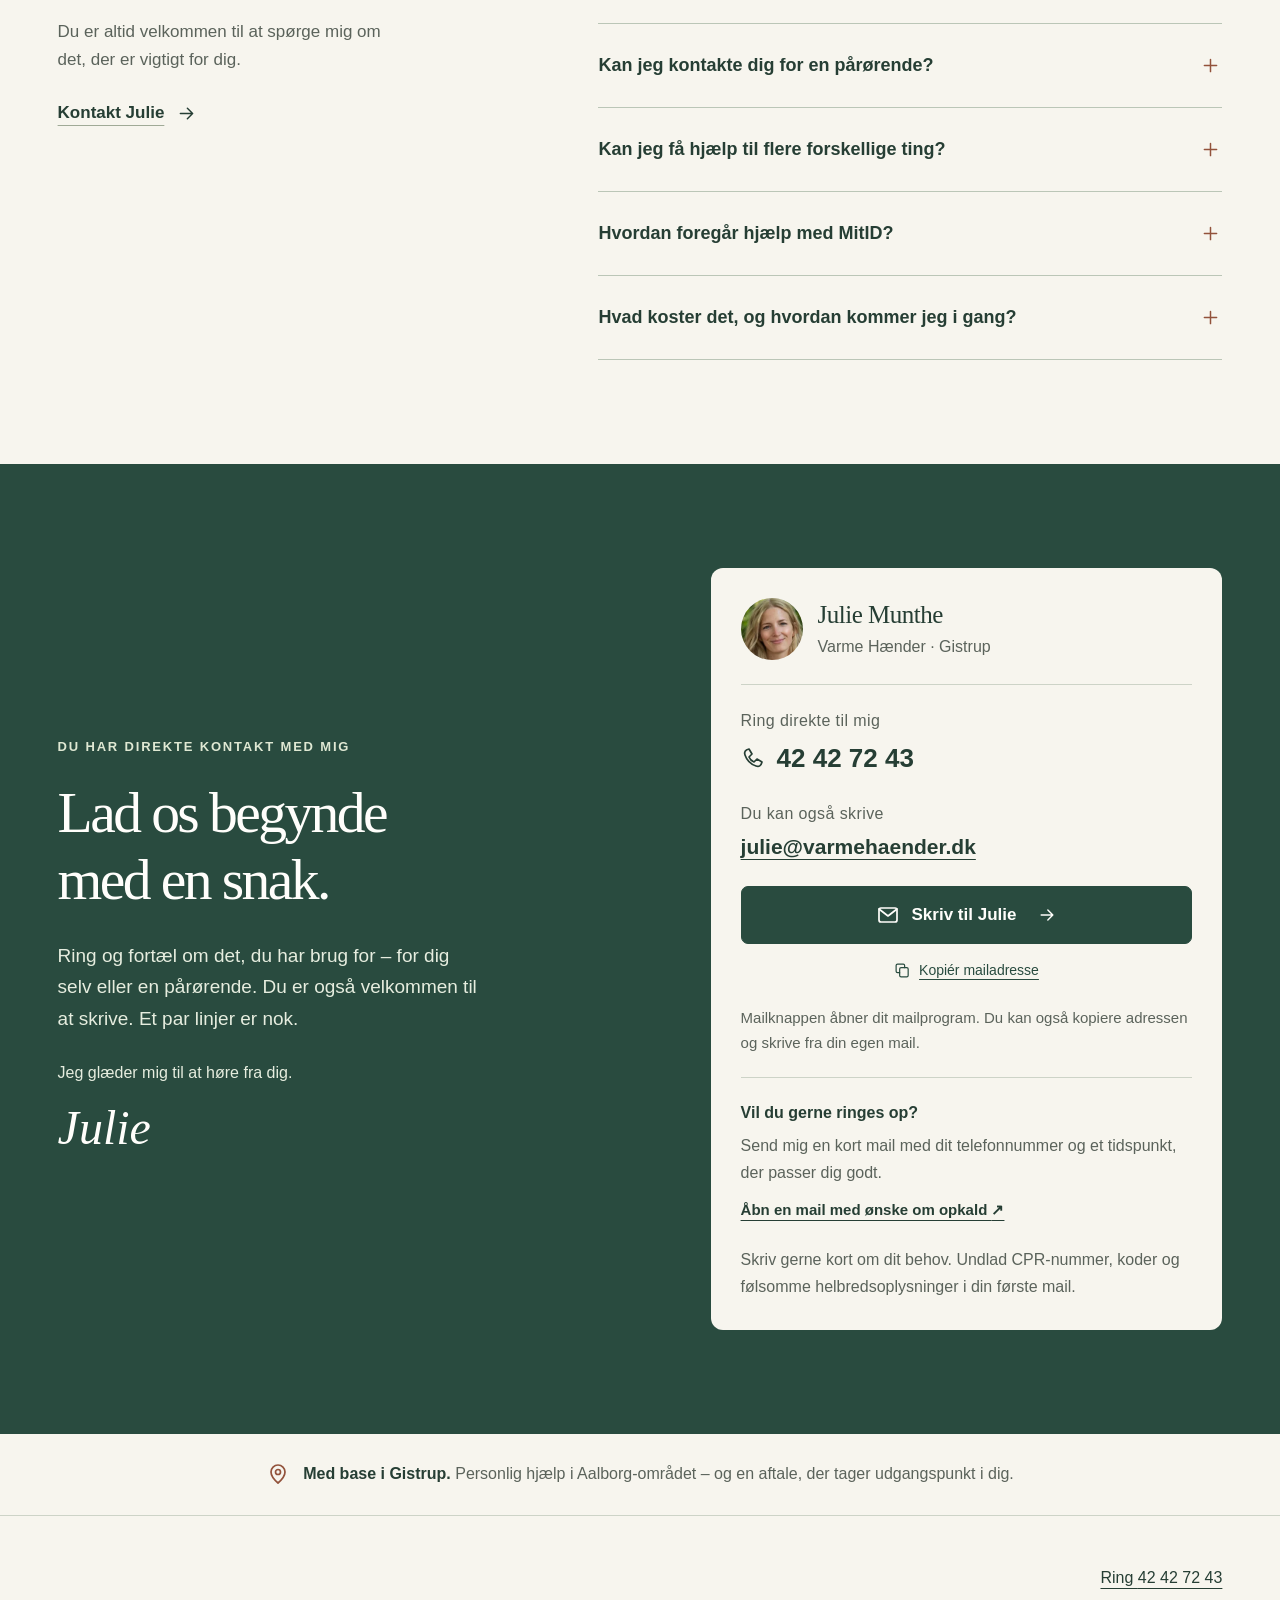
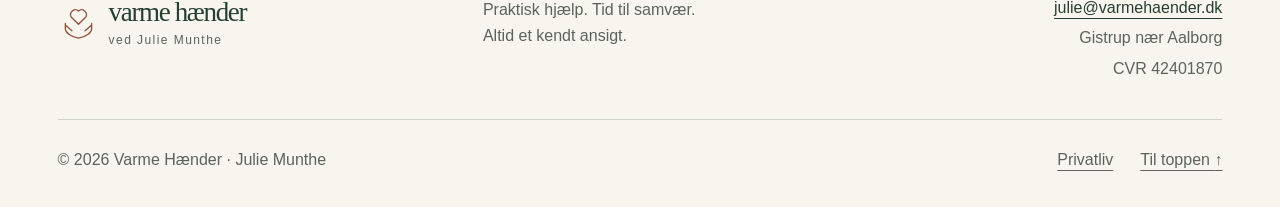
==== commit 63ec71a1: "Skift til varmehaender.dk som primært domæne æ er besværligt i links og mailadresser, så siden og ma" ====
--- a/index.html
+++ b/index.html
@@ -7,29 +7,29 @@
   <meta name="color-scheme" content="light">
   <title>Privat hjælp til ældre i Gistrup og Aalborg | Varme Hænder</title>
   <meta name="description" content="Privat hjælp i hjemmet til ældre i Gistrup og Aalborg: praktisk hjælp, samvær, hjælp med teknik og ledsagelse. Altid Julie. 349 kr. pr. time inkl. moms og transport.">
-  <link rel="canonical" href="https://xn--varmehnder-i6a.dk/">
+  <link rel="canonical" href="https://varmehaender.dk/">
   <meta property="og:type" content="website">
   <meta property="og:locale" content="da_DK">
   <meta property="og:site_name" content="Varme Hænder">
   <meta property="og:title" content="Varme Hænder · Personlig hjælp til ældre i Gistrup og Aalborg">
   <meta property="og:description" content="En hjælpende hånd. Et kendt ansigt. Julie hjælper med det praktiske, har tid til samvær og giver en hånd med teknikken. 349 kr. pr. time inkl. moms og transport.">
-  <meta property="og:url" content="https://xn--varmehnder-i6a.dk/">
-  <meta property="og:image" content="https://xn--varmehnder-i6a.dk/assets/deling.jpg?v=20261106-seo">
+  <meta property="og:url" content="https://varmehaender.dk/">
+  <meta property="og:image" content="https://varmehaender.dk/assets/deling.jpg?v=20261106-domaene">
   <meta property="og:image:type" content="image/jpeg">
   <meta property="og:image:width" content="1200">
   <meta property="og:image:height" content="630">
   <meta property="og:image:alt" content="Julie Munthe fra Varme Hænder. En hjælpende hånd. Et kendt ansigt. Personlig hjælp i Gistrup og Aalborg.">
   <meta name="twitter:card" content="summary_large_image">
-  <link rel="icon" href="assets/favicon.svg?v=20261106-seo" type="image/svg+xml">
-  <link rel="icon" href="assets/favicon-192.png?v=20261106-seo" type="image/png" sizes="192x192">
-  <link rel="apple-touch-icon" href="assets/apple-touch-icon.png?v=20261106-seo">
-  <link rel="stylesheet" href="assets/style.css?v=20261106-seo">
+  <link rel="icon" href="assets/favicon.svg?v=20261106-domaene" type="image/svg+xml">
+  <link rel="icon" href="assets/favicon-192.png?v=20261106-domaene" type="image/png" sizes="192x192">
+  <link rel="apple-touch-icon" href="assets/apple-touch-icon.png?v=20261106-domaene">
+  <link rel="stylesheet" href="assets/style.css?v=20261106-domaene">
   <link rel="preload" as="image" href="assets/julie-munthe.webp" fetchpriority="high">
   <script type="application/ld+json" id="business-schema">
-  {"@context": "https://schema.org", "@type": "ProfessionalService", "@id": "https://xn--varmehnder-i6a.dk/#virksomhed", "name": "Varme Hænder", "url": "https://xn--varmehnder-i6a.dk/", "description": "Privat, personlig hjælp i hjemmet til ældre med praktiske opgaver, samvær, teknisk hjælp og ledsagelse med udgangspunkt i Gistrup nær Aalborg.", "image": "https://xn--varmehnder-i6a.dk/assets/julie-munthe.webp", "logo": "https://xn--varmehnder-i6a.dk/assets/favicon-192.png", "email": "julie@xn--varmehnder-i6a.dk", "telephone": "+4542427243", "vatID": "DK42401870", "priceRange": "349 kr. pr. time inkl. moms og transport", "currenciesAccepted": "DKK", "knowsLanguage": "da", "founder": {"@type": "Person", "name": "Julie Munthe"}, "areaServed": [{"@type": "City", "name": "Gistrup"}, {"@type": "City", "name": "Aalborg"}], "address": {"@type": "PostalAddress", "addressLocality": "Gistrup", "postalCode": "9260", "addressCountry": "DK"}, "makesOffer": {"@type": "Offer", "name": "Personlig hjælp i hjemmet", "description": "Praktisk hjælp, samvær, teknisk hjælp og ledsagelse. Minimum 2 timer pr. besøg.", "priceSpecification": {"@type": "UnitPriceSpecification", "price": 349, "priceCurrency": "DKK", "valueAddedTaxIncluded": true, "unitCode": "HUR", "unitText": "time"}}, "hasOfferCatalog": {"@type": "OfferCatalog", "name": "Hjælp i hverdagen", "itemListElement": [{"@type": "Offer", "itemOffered": {"@type": "Service", "name": "Praktisk hjælp", "description": "Rengøring, lettere oprydning, tøjvask, indkøb og hverdagens ærinder."}}, {"@type": "Offer", "itemOffered": {"@type": "Service", "name": "Samvær", "description": "Kaffe og en god snak, gåture, spil, højtlæsning og hyggestunder."}}, {"@type": "Offer", "itemOffered": {"@type": "Service", "name": "Teknisk hjælp", "description": "Hjælp med mobiltelefon, tablet, digitale beskeder og vejledning i MitID."}}, {"@type": "Offer", "itemOffered": {"@type": "Service", "name": "Ledsagelse", "description": "Følgeskab til aftaler, ture til butikkerne og små oplevelser."}}]}}
+  {"@context": "https://schema.org", "@type": "ProfessionalService", "@id": "https://varmehaender.dk/#virksomhed", "name": "Varme Hænder", "url": "https://varmehaender.dk/", "description": "Privat, personlig hjælp i hjemmet til ældre med praktiske opgaver, samvær, teknisk hjælp og ledsagelse med udgangspunkt i Gistrup nær Aalborg.", "image": "https://varmehaender.dk/assets/julie-munthe.webp", "logo": "https://varmehaender.dk/assets/favicon-192.png", "email": "julie@varmehaender.dk", "telephone": "+4542427243", "vatID": "DK42401870", "priceRange": "349 kr. pr. time inkl. moms og transport", "currenciesAccepted": "DKK", "knowsLanguage": "da", "founder": {"@type": "Person", "name": "Julie Munthe"}, "areaServed": [{"@type": "City", "name": "Gistrup"}, {"@type": "City", "name": "Aalborg"}], "address": {"@type": "PostalAddress", "addressLocality": "Gistrup", "postalCode": "9260", "addressCountry": "DK"}, "makesOffer": {"@type": "Offer", "name": "Personlig hjælp i hjemmet", "description": "Praktisk hjælp, samvær, teknisk hjælp og ledsagelse. Minimum 2 timer pr. besøg.", "priceSpecification": {"@type": "UnitPriceSpecification", "price": 349, "priceCurrency": "DKK", "valueAddedTaxIncluded": true, "unitCode": "HUR", "unitText": "time"}}, "hasOfferCatalog": {"@type": "OfferCatalog", "name": "Hjælp i hverdagen", "itemListElement": [{"@type": "Offer", "itemOffered": {"@type": "Service", "name": "Praktisk hjælp", "description": "Rengøring, lettere oprydning, tøjvask, indkøb og hverdagens ærinder."}}, {"@type": "Offer", "itemOffered": {"@type": "Service", "name": "Samvær", "description": "Kaffe og en god snak, gåture, spil, højtlæsning og hyggestunder."}}, {"@type": "Offer", "itemOffered": {"@type": "Service", "name": "Teknisk hjælp", "description": "Hjælp med mobiltelefon, tablet, digitale beskeder og vejledning i MitID."}}, {"@type": "Offer", "itemOffered": {"@type": "Service", "name": "Ledsagelse", "description": "Følgeskab til aftaler, ture til butikkerne og små oplevelser."}}]}}
   </script>
-  <script src="assets/site-config.js?v=20261106-seo" defer></script>
-  <script src="assets/site.js?v=20261106-seo" defer></script>
+  <script src="assets/site-config.js?v=20261106-domaene" defer></script>
+  <script src="assets/site.js?v=20261106-domaene" defer></script>
 </head>
 <body class="design-original">
   <a class="skip-link" href="#indhold">Gå til indhold</a>
@@ -165,7 +165,7 @@
           <p>Måske leder du efter hjælp til din mor, far eller en anden, der står dig nær. Du er velkommen til at tage den første kontakt.</p>
           <p>Vi taler om behovet og om, hvordan din pårørende bliver inddraget. Hjælpen skal tage udgangspunkt i den person, der skal have den.</p>
           <div class="family-detail"><svg class="icon" aria-hidden="true"><use href="#icon-heart"/></svg><p>Du behøver ikke have det hele på plads, før du skriver.</p></div>
-          <a class="text-link" href="mailto:julie@xn--varmehnder-i6a.dk?subject=Hj%C3%A6lp%20til%20min%20p%C3%A5r%C3%B8rende">Skriv om din pårørende <svg class="icon" aria-hidden="true"><use href="#icon-arrow"/></svg></a>
+          <a class="text-link" href="mailto:julie@varmehaender.dk?subject=Hj%C3%A6lp%20til%20min%20p%C3%A5r%C3%B8rende">Skriv om din pårørende <svg class="icon" aria-hidden="true"><use href="#icon-arrow"/></svg></a>
         </div>
       </div>
     </section>
@@ -210,7 +210,7 @@
           <details><summary>Kan jeg kontakte dig for en pårørende?<svg class="icon" aria-hidden="true"><use href="#icon-plus"/></svg></summary><div class="faq-answer"><p>Ja, du er velkommen til at tage den første kontakt. Vi taler om jeres ønsker og om, hvordan din pårørende bedst bliver inddraget.</p></div></details>
           <details><summary>Kan jeg få hjælp til flere forskellige ting?<svg class="icon" aria-hidden="true"><use href="#icon-plus"/></svg></summary><div class="faq-answer"><p>Du må gerne fortælle om flere behov, for eksempel indkøb og en gåtur eller tøjvask og hjælp med mobilen. Så taler vi om, hvad der kan lade sig gøre.</p></div></details>
           <details><summary>Hvordan foregår hjælp med MitID?<svg class="icon" aria-hidden="true"><use href="#icon-plus"/></svg></summary><div class="faq-answer"><p>Jeg kan guide dig og hjælpe med at finde rundt. Du bruger selv dit MitID og godkender selv. Dine personlige koder bliver hos dig, og jeg ser væk, når du taster dem.</p><p><a href="https://www.mitid.dk/hjaelp/hjaelpeunivers/hjaelp-andre/">Læs MitIDs vejledning om at hjælpe andre <span aria-hidden="true">↗</span></a></p></div></details>
-          <details><summary>Hvad koster det, og hvordan kommer jeg i gang?<svg class="icon" aria-hidden="true"><use href="#icon-plus"/></svg></summary><div class="faq-answer"><p>349 kr. pr. time inkl. moms og transport. Minimum 2 timer pr. besøg, så et besøg på 2 timer koster 698 kr. Derefter kan vi aftale halve timer til 174,50 kr. Varer ved indkøb og eventuelle entrébilletter betales særskilt efter aftale.</p><p>Ring til mig på <a data-phone-link href="tel:+4542427243"><span data-phone-display>42 42 72 43</span></a>, eller skriv til <a href="mailto:julie@xn--varmehnder-i6a.dk">julie@varmehænder.dk</a>. Så taler vi om det, du har brug for.</p><p><a href="#pris">Se pris og vilkår for et besøg</a></p></div></details>
+          <details><summary>Hvad koster det, og hvordan kommer jeg i gang?<svg class="icon" aria-hidden="true"><use href="#icon-plus"/></svg></summary><div class="faq-answer"><p>349 kr. pr. time inkl. moms og transport. Minimum 2 timer pr. besøg, så et besøg på 2 timer koster 698 kr. Derefter kan vi aftale halve timer til 174,50 kr. Varer ved indkøb og eventuelle entrébilletter betales særskilt efter aftale.</p><p>Ring til mig på <a data-phone-link href="tel:+4542427243"><span data-phone-display>42 42 72 43</span></a>, eller skriv til <a href="mailto:julie@varmehaender.dk">julie@varmehaender.dk</a>. Så taler vi om det, du har brug for.</p><p><a href="#pris">Se pris og vilkår for et besøg</a></p></div></details>
         </div>
       </div>
     </section>
@@ -222,10 +222,10 @@
           <div class="contact-person"><div class="mini-portrait"><img src="assets/julie-munthe-160.webp" alt="" width="160" height="160" loading="lazy" decoding="async"></div><div><h3>Julie Munthe</h3><p>Varme Hænder · Gistrup</p></div></div>
           <div class="contact-phone" data-phone-block><span class="contact-label">Ring direkte til mig</span><a data-phone-link href="tel:+4542427243"><svg class="icon" aria-hidden="true"><use href="#icon-phone"/></svg><span data-phone-display>42 42 72 43</span></a></div>
           <span class="contact-label">Du kan også skrive</span>
-          <a class="contact-email" href="mailto:julie@xn--varmehnder-i6a.dk">julie@varmehænder.dk</a>
-          <div class="contact-card-actions"><a class="button button-full" href="mailto:julie@xn--varmehnder-i6a.dk?subject=Hj%C3%A6lp%20i%20hverdagen"><svg class="icon" aria-hidden="true"><use href="#icon-mail"/></svg>Skriv til Julie <svg class="icon button-arrow" aria-hidden="true"><use href="#icon-arrow"/></svg></a><button class="copy-button" type="button" data-copy-email hidden><svg class="icon" aria-hidden="true"><use href="#icon-copy"/></svg>Kopiér mailadresse</button></div>
+          <a class="contact-email" href="mailto:julie@varmehaender.dk">julie@varmehaender.dk</a>
+          <div class="contact-card-actions"><a class="button button-full" href="mailto:julie@varmehaender.dk?subject=Hj%C3%A6lp%20i%20hverdagen"><svg class="icon" aria-hidden="true"><use href="#icon-mail"/></svg>Skriv til Julie <svg class="icon button-arrow" aria-hidden="true"><use href="#icon-arrow"/></svg></a><button class="copy-button" type="button" data-copy-email hidden><svg class="icon" aria-hidden="true"><use href="#icon-copy"/></svg>Kopiér mailadresse</button></div>
           <p class="contact-hint">Mailknappen åbner dit mailprogram. Du kan også kopiere adressen og skrive fra din egen mail.</p>
-          <div class="callback"><h4>Vil du gerne ringes op?</h4><p>Send mig en kort mail med dit telefonnummer og et tidspunkt, der passer dig godt.</p><a href="mailto:julie@xn--varmehnder-i6a.dk?subject=Jeg%20vil%20gerne%20ringes%20op&amp;body=Hej%20Julie%0A%0AJeg%20vil%20gerne%20tale%20med%20dig%20om%20hj%C3%A6lp%20i%20hverdagen.%0A%0AMit%20navn%3A%20%0AMit%20telefonnummer%3A%20%0ADu%20kan%20bedst%20f%C3%A5%20fat%20i%20mig%3A%20%0A%0AVenlig%20hilsen%0A">Åbn en mail med ønske om opkald <span aria-hidden="true">↗</span></a></div>
+          <div class="callback"><h4>Vil du gerne ringes op?</h4><p>Send mig en kort mail med dit telefonnummer og et tidspunkt, der passer dig godt.</p><a href="mailto:julie@varmehaender.dk?subject=Jeg%20vil%20gerne%20ringes%20op&amp;body=Hej%20Julie%0A%0AJeg%20vil%20gerne%20tale%20med%20dig%20om%20hj%C3%A6lp%20i%20hverdagen.%0A%0AMit%20navn%3A%20%0AMit%20telefonnummer%3A%20%0ADu%20kan%20bedst%20f%C3%A5%20fat%20i%20mig%3A%20%0A%0AVenlig%20hilsen%0A">Åbn en mail med ønske om opkald <span aria-hidden="true">↗</span></a></div>
           <p class="contact-privacy">Skriv gerne kort om dit behov. Undlad CPR-nummer, koder og følsomme helbredsoplysninger i din første mail.</p>
           <p class="copy-status" role="status" aria-live="polite" data-copy-status></p>
         </div>
@@ -236,7 +236,7 @@
   </main>
 
   <footer class="site-footer">
-    <div class="container footer-main"><a class="brand" href="#top" aria-label="Varme Hænder – tilbage til toppen"><svg class="brand-symbol" aria-hidden="true"><use href="#brand-mark"/></svg><span><span class="brand-name">varme hænder</span><span class="brand-tagline">ved Julie Munthe</span></span></a><p>Praktisk hjælp. Tid til samvær.<br>Altid et kendt ansigt.</p><div class="footer-contact"><a data-phone-link href="tel:+4542427243">Ring <span data-phone-display>42 42 72 43</span></a><a href="mailto:julie@xn--varmehnder-i6a.dk">julie@varmehænder.dk</a><span>Gistrup nær Aalborg</span><span data-cvr hidden></span></div></div>
+    <div class="container footer-main"><a class="brand" href="#top" aria-label="Varme Hænder – tilbage til toppen"><svg class="brand-symbol" aria-hidden="true"><use href="#brand-mark"/></svg><span><span class="brand-name">varme hænder</span><span class="brand-tagline">ved Julie Munthe</span></span></a><p>Praktisk hjælp. Tid til samvær.<br>Altid et kendt ansigt.</p><div class="footer-contact"><a data-phone-link href="tel:+4542427243">Ring <span data-phone-display>42 42 72 43</span></a><a href="mailto:julie@varmehaender.dk">julie@varmehaender.dk</a><span>Gistrup nær Aalborg</span><span data-cvr hidden></span></div></div>
     <div class="container footer-bottom"><span>© <span data-year>2026</span> Varme Hænder · Julie Munthe</span><div><a href="privatliv/">Privatliv</a><a href="#top">Til toppen <span aria-hidden="true">↑</span></a></div></div>
   </footer>
   <div class="mobile-contact"><a class="button" data-primary-contact href="tel:+4542427243"><svg class="icon" aria-hidden="true"><use data-primary-icon href="#icon-phone"/></svg><span data-primary-label>Ring 42 42 72 43</span><svg class="icon button-arrow" aria-hidden="true"><use href="#icon-arrow"/></svg></a></div>
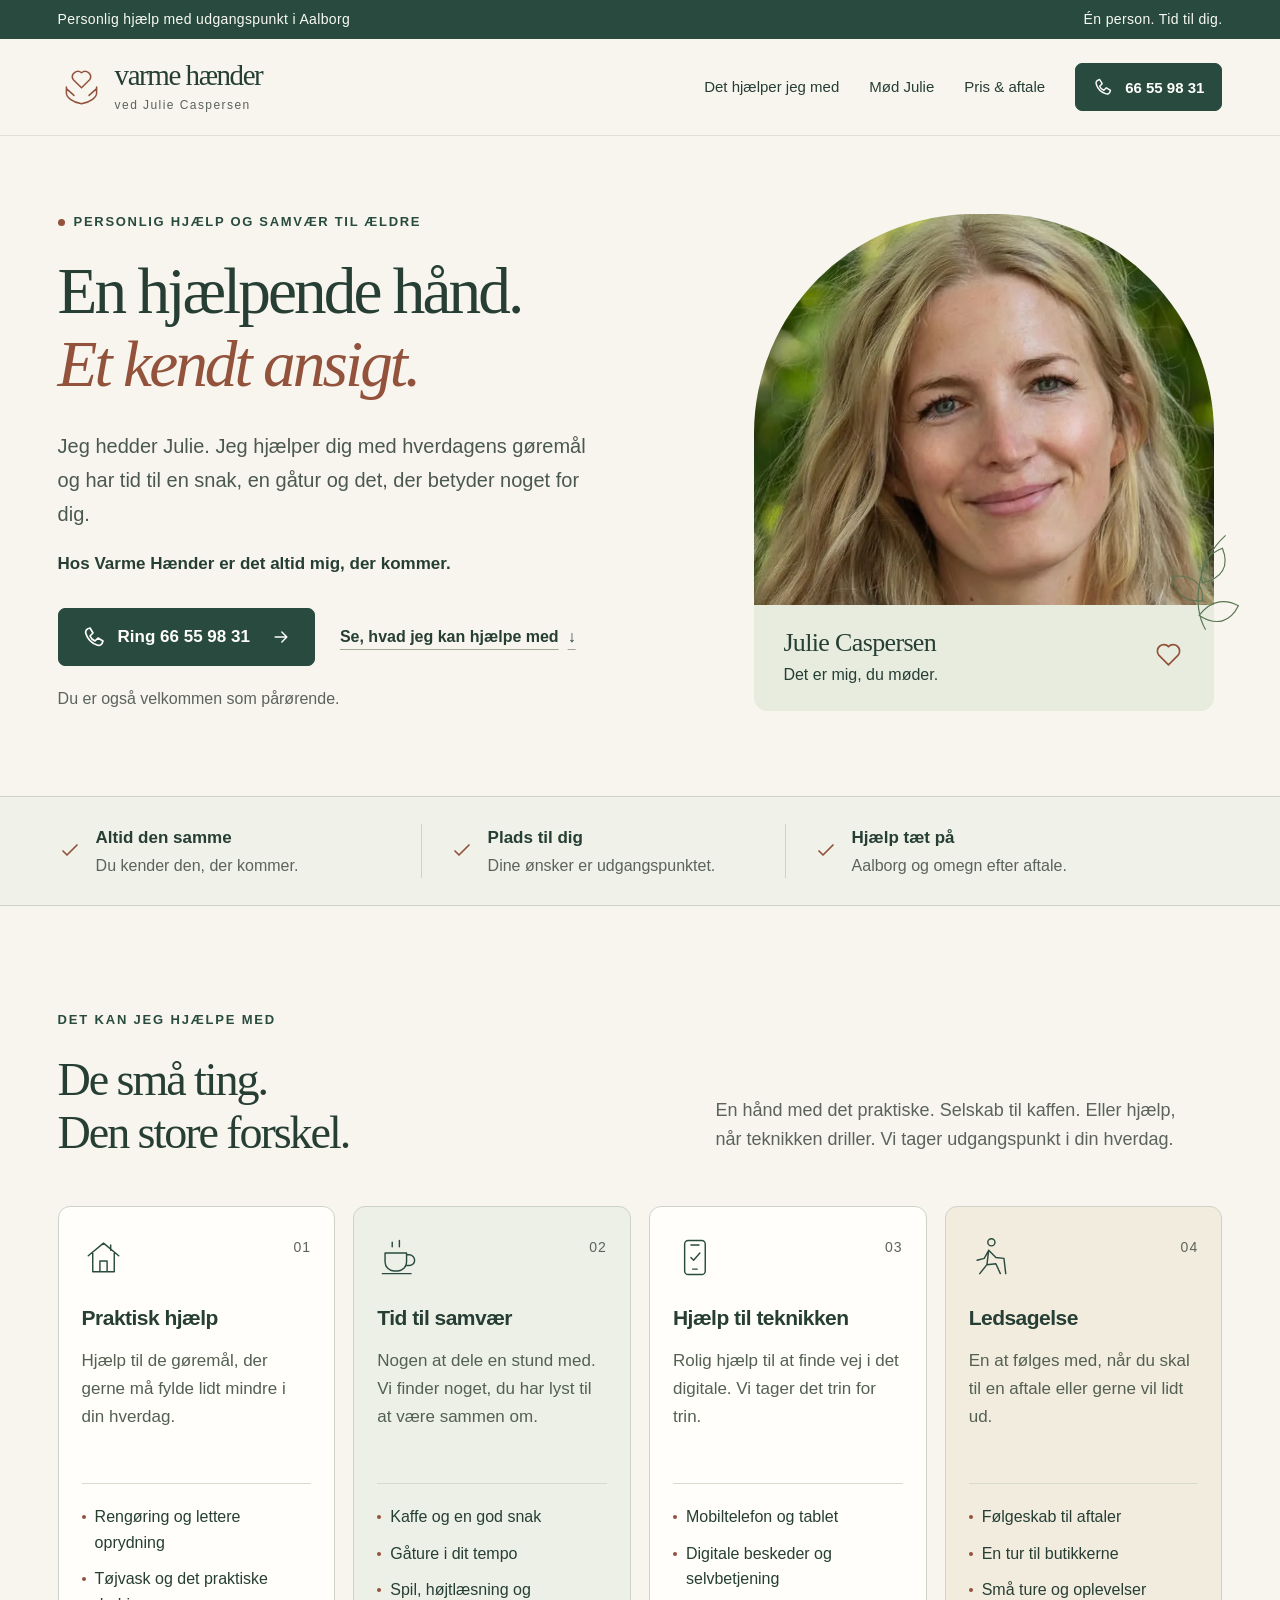
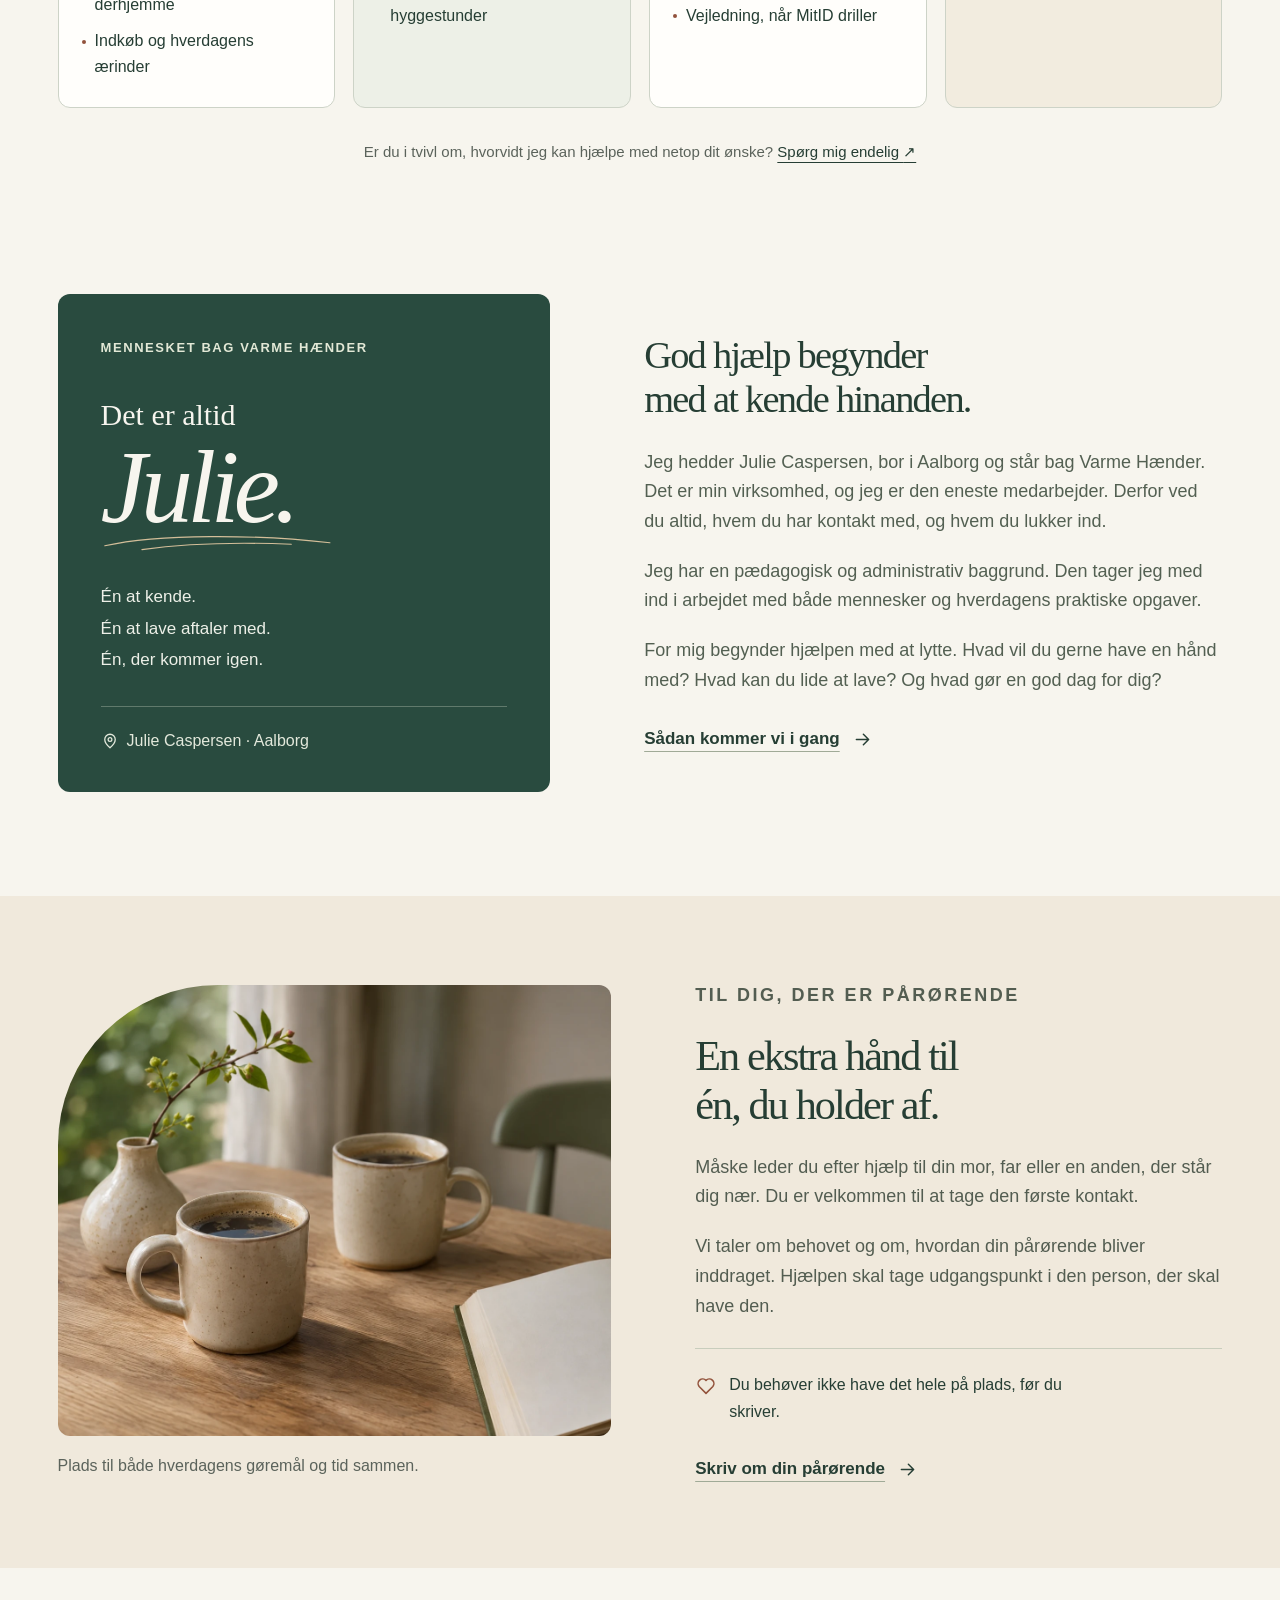
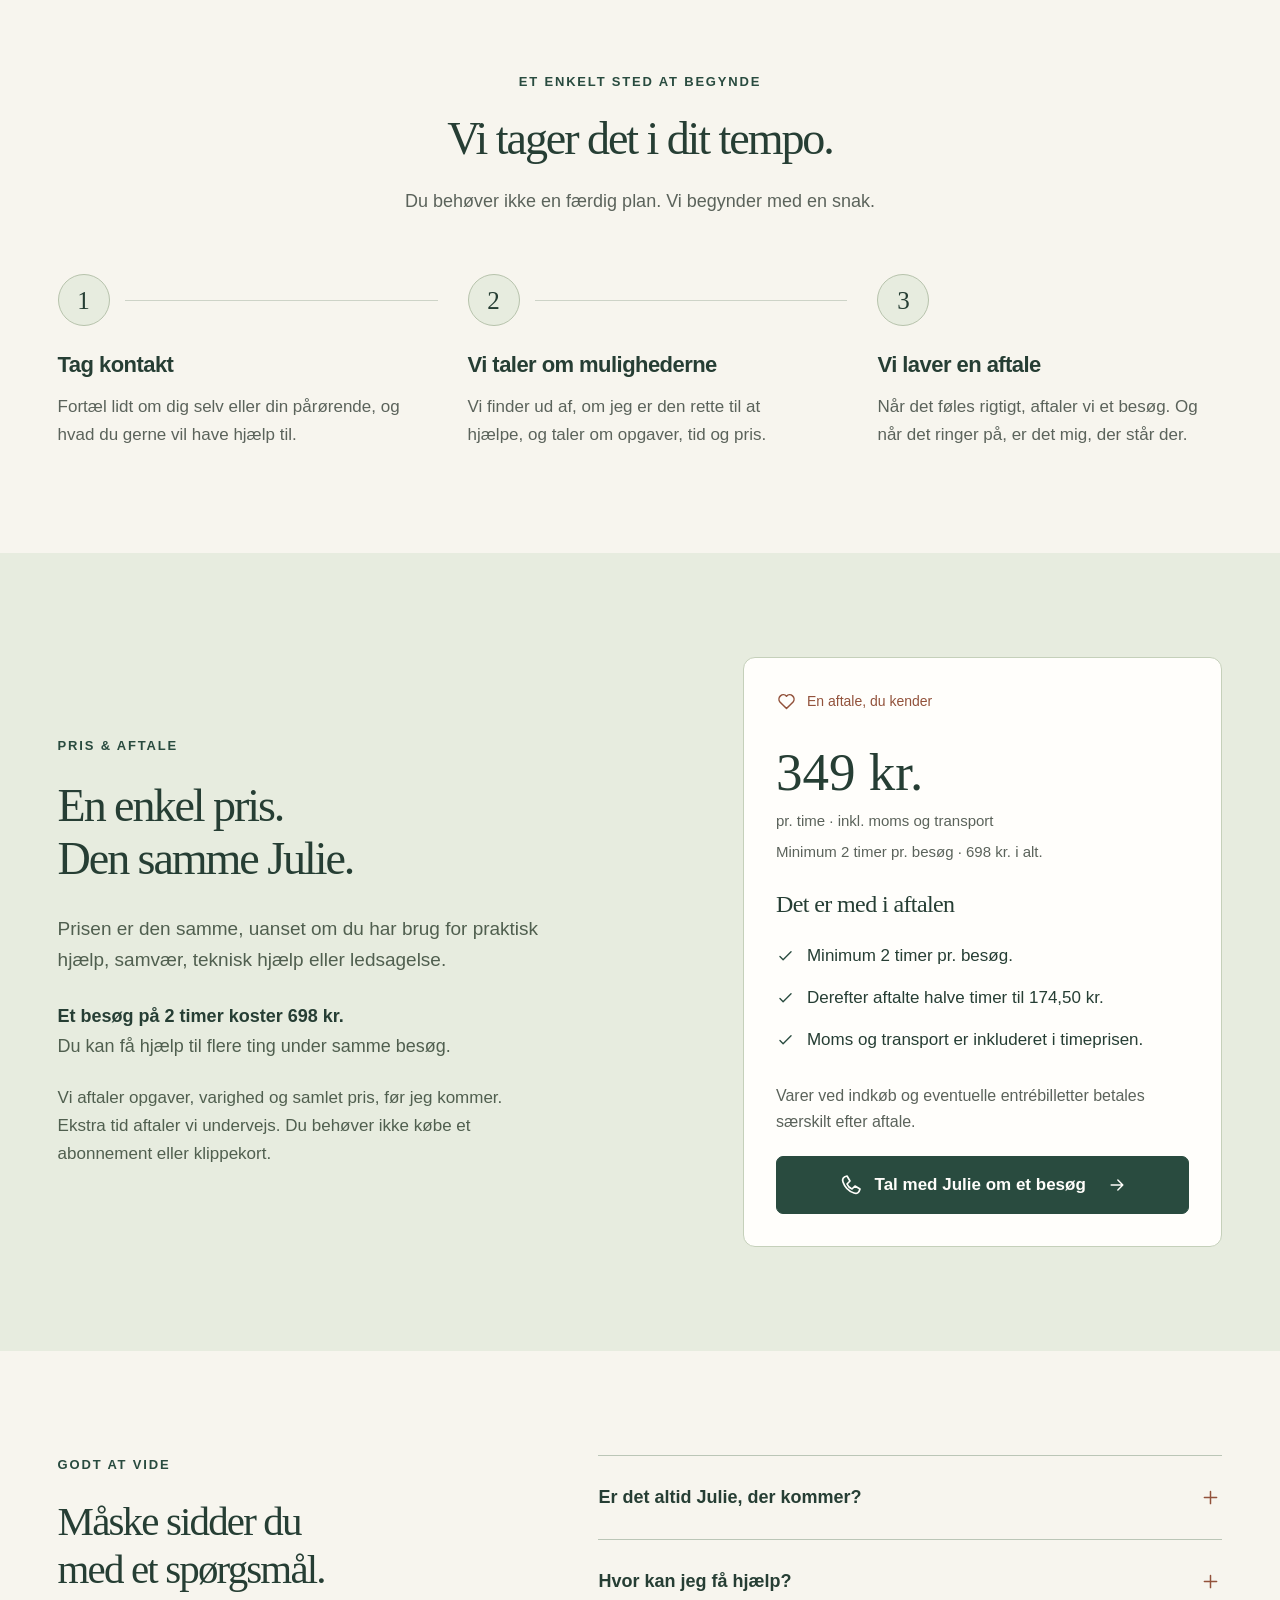
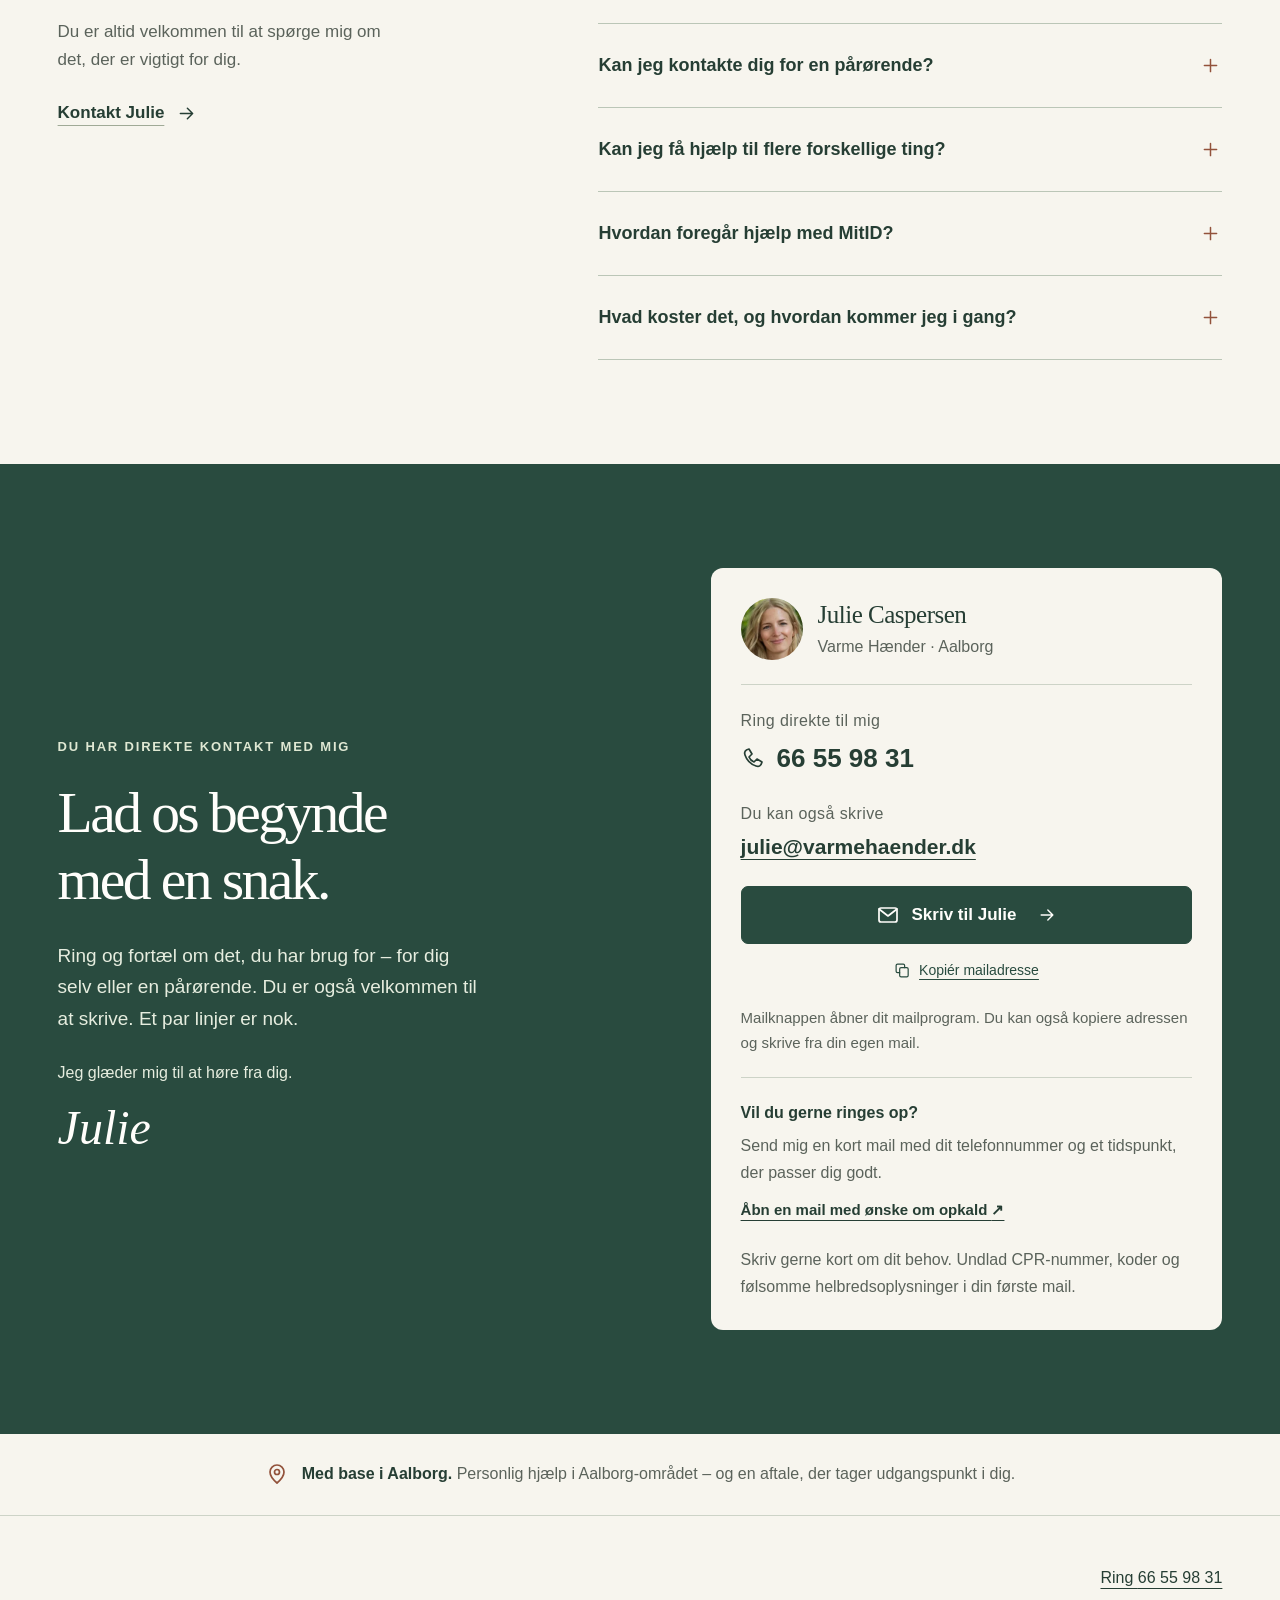
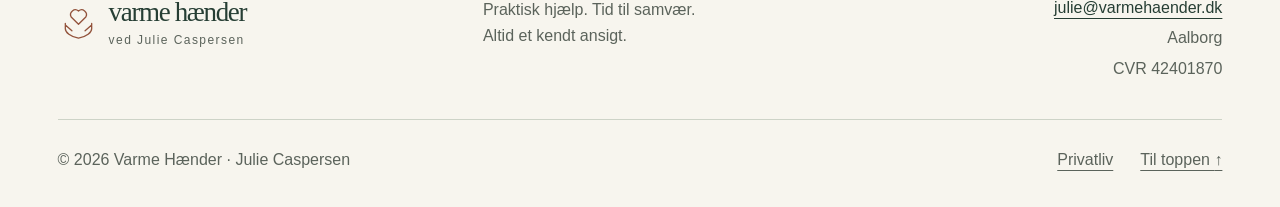
==== commit 56a45ec0: "Update Julie Caspersen contact details and Aalborg location" ====
--- a/index.html
+++ b/index.html
@@ -5,30 +5,30 @@
   <meta name="viewport" content="width=device-width, initial-scale=1">
   <meta name="theme-color" content="#f7f5ee">
   <meta name="color-scheme" content="light">
-  <title>Privat hjælp til ældre i Gistrup og Aalborg | Varme Hænder</title>
-  <meta name="description" content="Privat hjælp i hjemmet til ældre i Gistrup og Aalborg: praktisk hjælp, samvær, hjælp med teknik og ledsagelse. Altid Julie. 349 kr. pr. time inkl. moms og transport.">
+  <title>Privat hjælp til ældre i Aalborg | Varme Hænder</title>
+  <meta name="description" content="Privat hjælp i hjemmet til ældre i Aalborg: praktisk hjælp, samvær, hjælp med teknik og ledsagelse. Altid Julie. 349 kr. pr. time inkl. moms og transport.">
   <link rel="canonical" href="https://varmehaender.dk/">
   <meta property="og:type" content="website">
   <meta property="og:locale" content="da_DK">
   <meta property="og:site_name" content="Varme Hænder">
-  <meta property="og:title" content="Varme Hænder · Personlig hjælp til ældre i Gistrup og Aalborg">
+  <meta property="og:title" content="Varme Hænder · Personlig hjælp til ældre i Aalborg">
   <meta property="og:description" content="En hjælpende hånd. Et kendt ansigt. Julie hjælper med det praktiske, har tid til samvær og giver en hånd med teknikken. 349 kr. pr. time inkl. moms og transport.">
   <meta property="og:url" content="https://varmehaender.dk/">
-  <meta property="og:image" content="https://varmehaender.dk/assets/deling.jpg?v=20261106-domaene">
+  <meta property="og:image" content="https://varmehaender.dk/assets/deling.jpg?v=20261107-kontakt">
   <meta property="og:image:type" content="image/jpeg">
   <meta property="og:image:width" content="1200">
   <meta property="og:image:height" content="630">
-  <meta property="og:image:alt" content="Julie Munthe fra Varme Hænder. En hjælpende hånd. Et kendt ansigt. Personlig hjælp i Gistrup og Aalborg.">
+  <meta property="og:image:alt" content="Julie Caspersen fra Varme Hænder. En hjælpende hånd. Et kendt ansigt. Personlig hjælp i Aalborg.">
   <meta name="twitter:card" content="summary_large_image">
   <link rel="icon" href="assets/favicon.svg?v=20261106-domaene" type="image/svg+xml">
   <link rel="icon" href="assets/favicon-192.png?v=20261106-domaene" type="image/png" sizes="192x192">
   <link rel="apple-touch-icon" href="assets/apple-touch-icon.png?v=20261106-domaene">
-  <link rel="stylesheet" href="assets/style.css?v=20261106-domaene">
-  <link rel="preload" as="image" href="assets/julie-munthe.webp" fetchpriority="high">
+  <link rel="stylesheet" href="assets/style.css?v=20261107-kontakt">
+  <link rel="preload" as="image" href="assets/julie-caspersen.webp" fetchpriority="high">
   <script type="application/ld+json" id="business-schema">
-  {"@context": "https://schema.org", "@type": "ProfessionalService", "@id": "https://varmehaender.dk/#virksomhed", "name": "Varme Hænder", "url": "https://varmehaender.dk/", "description": "Privat, personlig hjælp i hjemmet til ældre med praktiske opgaver, samvær, teknisk hjælp og ledsagelse med udgangspunkt i Gistrup nær Aalborg.", "image": "https://varmehaender.dk/assets/julie-munthe.webp", "logo": "https://varmehaender.dk/assets/favicon-192.png", "email": "julie@varmehaender.dk", "telephone": "+4542427243", "vatID": "DK42401870", "priceRange": "349 kr. pr. time inkl. moms og transport", "currenciesAccepted": "DKK", "knowsLanguage": "da", "founder": {"@type": "Person", "name": "Julie Munthe"}, "areaServed": [{"@type": "City", "name": "Gistrup"}, {"@type": "City", "name": "Aalborg"}], "address": {"@type": "PostalAddress", "addressLocality": "Gistrup", "postalCode": "9260", "addressCountry": "DK"}, "makesOffer": {"@type": "Offer", "name": "Personlig hjælp i hjemmet", "description": "Praktisk hjælp, samvær, teknisk hjælp og ledsagelse. Minimum 2 timer pr. besøg.", "priceSpecification": {"@type": "UnitPriceSpecification", "price": 349, "priceCurrency": "DKK", "valueAddedTaxIncluded": true, "unitCode": "HUR", "unitText": "time"}}, "hasOfferCatalog": {"@type": "OfferCatalog", "name": "Hjælp i hverdagen", "itemListElement": [{"@type": "Offer", "itemOffered": {"@type": "Service", "name": "Praktisk hjælp", "description": "Rengøring, lettere oprydning, tøjvask, indkøb og hverdagens ærinder."}}, {"@type": "Offer", "itemOffered": {"@type": "Service", "name": "Samvær", "description": "Kaffe og en god snak, gåture, spil, højtlæsning og hyggestunder."}}, {"@type": "Offer", "itemOffered": {"@type": "Service", "name": "Teknisk hjælp", "description": "Hjælp med mobiltelefon, tablet, digitale beskeder og vejledning i MitID."}}, {"@type": "Offer", "itemOffered": {"@type": "Service", "name": "Ledsagelse", "description": "Følgeskab til aftaler, ture til butikkerne og små oplevelser."}}]}}
+  {"@context": "https://schema.org", "@type": "ProfessionalService", "@id": "https://varmehaender.dk/#virksomhed", "name": "Varme Hænder", "url": "https://varmehaender.dk/", "description": "Privat, personlig hjælp i hjemmet til ældre med praktiske opgaver, samvær, teknisk hjælp og ledsagelse med udgangspunkt i Aalborg.", "image": "https://varmehaender.dk/assets/julie-caspersen.webp", "logo": "https://varmehaender.dk/assets/favicon-192.png", "email": "julie@varmehaender.dk", "telephone": "+4566559831", "vatID": "DK42401870", "priceRange": "349 kr. pr. time inkl. moms og transport", "currenciesAccepted": "DKK", "knowsLanguage": "da", "founder": {"@type": "Person", "name": "Julie Caspersen"}, "areaServed": [{"@type": "City", "name": "Aalborg"}], "address": {"@type": "PostalAddress", "addressLocality": "Aalborg", "addressCountry": "DK"}, "makesOffer": {"@type": "Offer", "name": "Personlig hjælp i hjemmet", "description": "Praktisk hjælp, samvær, teknisk hjælp og ledsagelse. Minimum 2 timer pr. besøg.", "priceSpecification": {"@type": "UnitPriceSpecification", "price": 349, "priceCurrency": "DKK", "valueAddedTaxIncluded": true, "unitCode": "HUR", "unitText": "time"}}, "hasOfferCatalog": {"@type": "OfferCatalog", "name": "Hjælp i hverdagen", "itemListElement": [{"@type": "Offer", "itemOffered": {"@type": "Service", "name": "Praktisk hjælp", "description": "Rengøring, lettere oprydning, tøjvask, indkøb og hverdagens ærinder."}}, {"@type": "Offer", "itemOffered": {"@type": "Service", "name": "Samvær", "description": "Kaffe og en god snak, gåture, spil, højtlæsning og hyggestunder."}}, {"@type": "Offer", "itemOffered": {"@type": "Service", "name": "Teknisk hjælp", "description": "Hjælp med mobiltelefon, tablet, digitale beskeder og vejledning i MitID."}}, {"@type": "Offer", "itemOffered": {"@type": "Service", "name": "Ledsagelse", "description": "Følgeskab til aftaler, ture til butikkerne og små oplevelser."}}]}}
   </script>
-  <script src="assets/site-config.js?v=20261106-domaene" defer></script>
+  <script src="assets/site-config.js?v=20261107-kontakt" defer></script>
   <script src="assets/site.js?v=20261106-domaene" defer></script>
 </head>
 <body class="design-original">
@@ -52,19 +52,19 @@
     </defs>
   </svg>
 
-  <div class="top-note"><span>Personlig hjælp med udgangspunkt i Gistrup nær Aalborg</span><span class="top-note-end">Én person. Tid til dig.</span></div>
+  <div class="top-note"><span>Personlig hjælp med udgangspunkt i Aalborg</span><span class="top-note-end">Én person. Tid til dig.</span></div>
   <header class="site-header" id="top">
     <div class="container header-inner">
       <a class="brand" href="#top" aria-label="Varme Hænder – til forsiden">
         <svg class="brand-symbol" aria-hidden="true"><use href="#brand-mark"/></svg>
-        <span><span class="brand-name">varme hænder</span><span class="brand-tagline">ved Julie Munthe</span></span>
+        <span><span class="brand-name">varme hænder</span><span class="brand-tagline">ved Julie Caspersen</span></span>
       </a>
       <button class="menu-toggle" type="button" aria-expanded="false" aria-controls="hovedmenu" hidden><span>Menu</span><span class="menu-lines" aria-hidden="true"></span></button>
       <nav class="site-nav" id="hovedmenu" aria-label="Hovedmenu">
         <a href="#hjaelp">Det hjælper jeg med</a>
         <a href="#om-julie">Mød Julie</a>
         <a href="#pris">Pris & aftale</a>
-        <a class="button button-small" data-phone-link href="tel:+4542427243" aria-label="Ring til Julie på 42 42 72 43"><svg class="icon" aria-hidden="true"><use href="#icon-phone"/></svg><span data-phone-display>42 42 72 43</span></a>
+        <a class="button button-small" data-phone-link href="tel:+4566559831" aria-label="Ring til Julie på 66 55 98 31"><svg class="icon" aria-hidden="true"><use href="#icon-phone"/></svg><span data-phone-display>66 55 98 31</span></a>
       </nav>
     </div>
   </header>
@@ -78,17 +78,16 @@
           <p class="hero-intro">Jeg hedder Julie. Jeg hjælper dig med hverdagens gøremål og har tid til en snak, en gåtur og det, der betyder noget for dig.</p>
           <p class="hero-promise">Hos Varme Hænder er det altid mig, der kommer.</p>
           <div class="hero-actions">
-            <a class="button" data-primary-contact href="tel:+4542427243"><svg class="icon" aria-hidden="true"><use data-primary-icon href="#icon-phone"/></svg><span data-primary-label>Ring 42 42 72 43</span><svg class="icon button-arrow" aria-hidden="true"><use href="#icon-arrow"/></svg></a>
+            <a class="button" data-primary-contact href="tel:+4566559831"><svg class="icon" aria-hidden="true"><use data-primary-icon href="#icon-phone"/></svg><span data-primary-label>Ring 66 55 98 31</span><svg class="icon button-arrow" aria-hidden="true"><use href="#icon-arrow"/></svg></a>
             <a class="text-link" href="#hjaelp">Se, hvad jeg kan hjælpe med <span aria-hidden="true">↓</span></a>
           </div>
           <p class="hero-footnote">Du er også velkommen som pårørende.</p>
         </div>
         <div class="hero-portrait">
           <figure class="portrait-frame">
-            <div class="portrait-crop"><img src="assets/julie-munthe.webp" alt="Julie Munthe, som står bag Varme Hænder" width="719" height="719" fetchpriority="high"></div>
-            <figcaption class="portrait-caption"><span class="portrait-name">Julie Munthe</span><span>Det er mig, du møder.</span><svg class="caption-heart" aria-hidden="true"><use href="#icon-heart"/></svg></figcaption>
+            <div class="portrait-crop"><img src="assets/julie-caspersen.webp" alt="Julie Caspersen, som står bag Varme Hænder" width="719" height="719" fetchpriority="high"></div>
+            <figcaption class="portrait-caption"><span class="portrait-name">Julie Caspersen</span><span>Det er mig, du møder.</span><svg class="caption-heart" aria-hidden="true"><use href="#icon-heart"/></svg></figcaption>
           </figure>
-          <div class="portrait-note"><svg class="icon" aria-hidden="true"><use href="#icon-pin"/></svg><span>Hjemme i Gistrup.<br>Tæt på din hverdag.</span></div>
           <svg class="portrait-flourish" viewBox="0 0 100 130" fill="none" aria-hidden="true"><path d="M52 126C34 94 42 40 77 8M48 90C23 92 13 76 10 59c25-2 40 9 38 31ZM48 67c-5-22 7-36 25-43 9 22 0 38-25 43ZM44 108c16-21 35-20 49-12-10 20-27 26-49 12Z"/></svg>
         </div>
       </div>
@@ -98,7 +97,7 @@
       <div class="container trust-grid">
         <div><svg class="icon" aria-hidden="true"><use href="#icon-check"/></svg><span><strong>Altid den samme</strong>Du kender den, der kommer.</span></div>
         <div><svg class="icon" aria-hidden="true"><use href="#icon-check"/></svg><span><strong>Plads til dig</strong>Dine ønsker er udgangspunktet.</span></div>
-        <div><svg class="icon" aria-hidden="true"><use href="#icon-check"/></svg><span><strong>Hjælp tæt på</strong>Gistrup, Aalborg og omegn efter aftale.</span></div>
+        <div><svg class="icon" aria-hidden="true"><use href="#icon-check"/></svg><span><strong>Hjælp tæt på</strong>Aalborg og omegn efter aftale.</span></div>
       </div>
     </div>
 
@@ -144,11 +143,11 @@
           <p class="eyebrow">Mennesket bag Varme Hænder</p>
           <div class="about-statement"><span>Det er altid</span><strong>Julie.</strong><svg viewBox="0 0 310 26" fill="none" aria-hidden="true"><path d="M5 18C76 2 207 3 302 14M54 23c65-9 125-10 197-7"/></svg></div>
           <p>Én at kende.<br>Én at lave aftaler med.<br>Én, der kommer igen.</p>
-          <div class="about-location"><svg class="icon" aria-hidden="true"><use href="#icon-pin"/></svg>Julie Munthe · Gistrup</div>
+          <div class="about-location"><svg class="icon" aria-hidden="true"><use href="#icon-pin"/></svg>Julie Caspersen · Aalborg</div>
         </div>
         <div class="about-copy">
           <h2 id="about-heading">God hjælp begynder<br>med at kende hinanden.</h2>
-          <p>Jeg hedder Julie Munthe, bor i Gistrup og står bag Varme Hænder. Det er min virksomhed, og jeg er den eneste medarbejder. Derfor ved du altid, hvem du har kontakt med, og hvem du lukker ind.</p>
+          <p>Jeg hedder Julie Caspersen, bor i Aalborg og står bag Varme Hænder. Det er min virksomhed, og jeg er den eneste medarbejder. Derfor ved du altid, hvem du har kontakt med, og hvem du lukker ind.</p>
           <p>Jeg har en pædagogisk og administrativ baggrund. Den tager jeg med ind i arbejdet med både mennesker og hverdagens praktiske opgaver.</p>
           <p>For mig begynder hjælpen med at lytte. Hvad vil du gerne have en hånd med? Hvad kan du lide at lave? Og hvad gør en god dag for dig?</p>
           <a class="text-link" href="#saadan">Sådan kommer vi i gang <svg class="icon" aria-hidden="true"><use href="#icon-arrow"/></svg></a>
@@ -196,7 +195,7 @@
           <h3 id="price-card-heading">Det er med i aftalen</h3>
           <ul class="check-list"><li><svg class="icon" aria-hidden="true"><use href="#icon-check"/></svg><span>Minimum 2 timer pr. besøg.</span></li><li><svg class="icon" aria-hidden="true"><use href="#icon-check"/></svg><span>Derefter aftalte halve timer til 174,50 kr.</span></li><li><svg class="icon" aria-hidden="true"><use href="#icon-check"/></svg><span>Moms og transport er inkluderet i timeprisen.</span></li></ul>
           <p class="price-extra" data-price-extra>Varer ved indkøb og eventuelle entrébilletter betales særskilt efter aftale.</p>
-          <a class="button button-full" data-phone-link href="tel:+4542427243"><svg class="icon" aria-hidden="true"><use href="#icon-phone"/></svg>Tal med Julie om et besøg <svg class="icon button-arrow" aria-hidden="true"><use href="#icon-arrow"/></svg></a>
+          <a class="button button-full" data-phone-link href="tel:+4566559831"><svg class="icon" aria-hidden="true"><use href="#icon-phone"/></svg>Tal med Julie om et besøg <svg class="icon button-arrow" aria-hidden="true"><use href="#icon-arrow"/></svg></a>
         </div>
       </div>
     </section>
@@ -206,11 +205,11 @@
         <div class="faq-intro"><p class="eyebrow">Godt at vide</p><h2 id="faq-heading">Måske sidder du<br>med et spørgsmål.</h2><p>Du er altid velkommen til at spørge mig om det, der er vigtigt for dig.</p><a class="text-link" href="#kontakt">Kontakt Julie <svg class="icon" aria-hidden="true"><use href="#icon-arrow"/></svg></a></div>
         <div class="faq-list">
           <details><summary>Er det altid Julie, der kommer?<svg class="icon" aria-hidden="true"><use href="#icon-plus"/></svg></summary><div class="faq-answer"><p>Ja. Varme Hænder er min virksomhed, og jeg er den eneste medarbejder. Det er mig, Julie, du har kontakt med, og mig, du møder.</p></div></details>
-          <details><summary>Hvor kan jeg få hjælp?<svg class="icon" aria-hidden="true"><use href="#icon-plus"/></svg></summary><div class="faq-answer"><p>Jeg har base i Gistrup nær Aalborg og hjælper i Gistrup og Aalborg-området. Transport er inkluderet i timeprisen. Bor du et andet sted i området, er du velkommen til at kontakte mig om mulighederne.</p></div></details>
+          <details><summary>Hvor kan jeg få hjælp?<svg class="icon" aria-hidden="true"><use href="#icon-plus"/></svg></summary><div class="faq-answer"><p>Jeg har base i Aalborg og hjælper i Aalborg-området. Transport er inkluderet i timeprisen. Bor du et andet sted i området, er du velkommen til at kontakte mig om mulighederne.</p></div></details>
           <details><summary>Kan jeg kontakte dig for en pårørende?<svg class="icon" aria-hidden="true"><use href="#icon-plus"/></svg></summary><div class="faq-answer"><p>Ja, du er velkommen til at tage den første kontakt. Vi taler om jeres ønsker og om, hvordan din pårørende bedst bliver inddraget.</p></div></details>
           <details><summary>Kan jeg få hjælp til flere forskellige ting?<svg class="icon" aria-hidden="true"><use href="#icon-plus"/></svg></summary><div class="faq-answer"><p>Du må gerne fortælle om flere behov, for eksempel indkøb og en gåtur eller tøjvask og hjælp med mobilen. Så taler vi om, hvad der kan lade sig gøre.</p></div></details>
           <details><summary>Hvordan foregår hjælp med MitID?<svg class="icon" aria-hidden="true"><use href="#icon-plus"/></svg></summary><div class="faq-answer"><p>Jeg kan guide dig og hjælpe med at finde rundt. Du bruger selv dit MitID og godkender selv. Dine personlige koder bliver hos dig, og jeg ser væk, når du taster dem.</p><p><a href="https://www.mitid.dk/hjaelp/hjaelpeunivers/hjaelp-andre/">Læs MitIDs vejledning om at hjælpe andre <span aria-hidden="true">↗</span></a></p></div></details>
-          <details><summary>Hvad koster det, og hvordan kommer jeg i gang?<svg class="icon" aria-hidden="true"><use href="#icon-plus"/></svg></summary><div class="faq-answer"><p>349 kr. pr. time inkl. moms og transport. Minimum 2 timer pr. besøg, så et besøg på 2 timer koster 698 kr. Derefter kan vi aftale halve timer til 174,50 kr. Varer ved indkøb og eventuelle entrébilletter betales særskilt efter aftale.</p><p>Ring til mig på <a data-phone-link href="tel:+4542427243"><span data-phone-display>42 42 72 43</span></a>, eller skriv til <a href="mailto:julie@varmehaender.dk">julie@varmehaender.dk</a>. Så taler vi om det, du har brug for.</p><p><a href="#pris">Se pris og vilkår for et besøg</a></p></div></details>
+          <details><summary>Hvad koster det, og hvordan kommer jeg i gang?<svg class="icon" aria-hidden="true"><use href="#icon-plus"/></svg></summary><div class="faq-answer"><p>349 kr. pr. time inkl. moms og transport. Minimum 2 timer pr. besøg, så et besøg på 2 timer koster 698 kr. Derefter kan vi aftale halve timer til 174,50 kr. Varer ved indkøb og eventuelle entrébilletter betales særskilt efter aftale.</p><p>Ring til mig på <a data-phone-link href="tel:+4566559831"><span data-phone-display>66 55 98 31</span></a>, eller skriv til <a href="mailto:julie@varmehaender.dk">julie@varmehaender.dk</a>. Så taler vi om det, du har brug for.</p><p><a href="#pris">Se pris og vilkår for et besøg</a></p></div></details>
         </div>
       </div>
     </section>
@@ -219,8 +218,8 @@
       <div class="container contact-grid">
         <div class="contact-copy"><p class="eyebrow">Du har direkte kontakt med mig</p><h2 id="contact-heading">Lad os begynde<br>med en snak.</h2><p>Ring og fortæl om det, du har brug for – for dig selv eller en pårørende. Du er også velkommen til at skrive. Et par linjer er nok.</p><p class="contact-signature">Jeg glæder mig til at høre fra dig.<br><span>Julie</span></p></div>
         <div class="contact-card">
-          <div class="contact-person"><div class="mini-portrait"><img src="assets/julie-munthe-160.webp" alt="" width="160" height="160" loading="lazy" decoding="async"></div><div><h3>Julie Munthe</h3><p>Varme Hænder · Gistrup</p></div></div>
-          <div class="contact-phone" data-phone-block><span class="contact-label">Ring direkte til mig</span><a data-phone-link href="tel:+4542427243"><svg class="icon" aria-hidden="true"><use href="#icon-phone"/></svg><span data-phone-display>42 42 72 43</span></a></div>
+          <div class="contact-person"><div class="mini-portrait"><img src="assets/julie-caspersen-160.webp" alt="" width="160" height="160" loading="lazy" decoding="async"></div><div><h3>Julie Caspersen</h3><p>Varme Hænder · Aalborg</p></div></div>
+          <div class="contact-phone" data-phone-block><span class="contact-label">Ring direkte til mig</span><a data-phone-link href="tel:+4566559831"><svg class="icon" aria-hidden="true"><use href="#icon-phone"/></svg><span data-phone-display>66 55 98 31</span></a></div>
           <span class="contact-label">Du kan også skrive</span>
           <a class="contact-email" href="mailto:julie@varmehaender.dk">julie@varmehaender.dk</a>
           <div class="contact-card-actions"><a class="button button-full" href="mailto:julie@varmehaender.dk?subject=Hj%C3%A6lp%20i%20hverdagen"><svg class="icon" aria-hidden="true"><use href="#icon-mail"/></svg>Skriv til Julie <svg class="icon button-arrow" aria-hidden="true"><use href="#icon-arrow"/></svg></a><button class="copy-button" type="button" data-copy-email hidden><svg class="icon" aria-hidden="true"><use href="#icon-copy"/></svg>Kopiér mailadresse</button></div>
@@ -232,13 +231,13 @@
       </div>
     </section>
 
-    <aside class="local-note"><div class="container"><svg class="icon" aria-hidden="true"><use href="#icon-pin"/></svg><p><strong>Med base i Gistrup.</strong> Personlig hjælp i Aalborg-området – og en aftale, der tager udgangspunkt i dig.</p></div></aside>
+    <aside class="local-note"><div class="container"><svg class="icon" aria-hidden="true"><use href="#icon-pin"/></svg><p><strong>Med base i Aalborg.</strong> Personlig hjælp i Aalborg-området – og en aftale, der tager udgangspunkt i dig.</p></div></aside>
   </main>
 
   <footer class="site-footer">
-    <div class="container footer-main"><a class="brand" href="#top" aria-label="Varme Hænder – tilbage til toppen"><svg class="brand-symbol" aria-hidden="true"><use href="#brand-mark"/></svg><span><span class="brand-name">varme hænder</span><span class="brand-tagline">ved Julie Munthe</span></span></a><p>Praktisk hjælp. Tid til samvær.<br>Altid et kendt ansigt.</p><div class="footer-contact"><a data-phone-link href="tel:+4542427243">Ring <span data-phone-display>42 42 72 43</span></a><a href="mailto:julie@varmehaender.dk">julie@varmehaender.dk</a><span>Gistrup nær Aalborg</span><span data-cvr hidden></span></div></div>
-    <div class="container footer-bottom"><span>© <span data-year>2026</span> Varme Hænder · Julie Munthe</span><div><a href="privatliv/">Privatliv</a><a href="#top">Til toppen <span aria-hidden="true">↑</span></a></div></div>
+    <div class="container footer-main"><a class="brand" href="#top" aria-label="Varme Hænder – tilbage til toppen"><svg class="brand-symbol" aria-hidden="true"><use href="#brand-mark"/></svg><span><span class="brand-name">varme hænder</span><span class="brand-tagline">ved Julie Caspersen</span></span></a><p>Praktisk hjælp. Tid til samvær.<br>Altid et kendt ansigt.</p><div class="footer-contact"><a data-phone-link href="tel:+4566559831">Ring <span data-phone-display>66 55 98 31</span></a><a href="mailto:julie@varmehaender.dk">julie@varmehaender.dk</a><span>Aalborg</span><span data-cvr hidden></span></div></div>
+    <div class="container footer-bottom"><span>© <span data-year>2026</span> Varme Hænder · Julie Caspersen</span><div><a href="privatliv/">Privatliv</a><a href="#top">Til toppen <span aria-hidden="true">↑</span></a></div></div>
   </footer>
-  <div class="mobile-contact"><a class="button" data-primary-contact href="tel:+4542427243"><svg class="icon" aria-hidden="true"><use data-primary-icon href="#icon-phone"/></svg><span data-primary-label>Ring 42 42 72 43</span><svg class="icon button-arrow" aria-hidden="true"><use href="#icon-arrow"/></svg></a></div>
+  <div class="mobile-contact"><a class="button" data-primary-contact href="tel:+4566559831"><svg class="icon" aria-hidden="true"><use data-primary-icon href="#icon-phone"/></svg><span data-primary-label>Ring 66 55 98 31</span><svg class="icon button-arrow" aria-hidden="true"><use href="#icon-arrow"/></svg></a></div>
 </body>
 </html>
--- a/assets/style.css
+++ b/assets/style.css
@@ -94,8 +94,6 @@
 .portrait-caption { position: relative; display: flex; flex-direction: column; justify-content: center; gap: 3px; min-height: 100px; padding: 21px 29px 22px; background: var(--sage); margin-top: -47px; font-size: 15px; }
 .portrait-name { font: 400 26px/1.3 var(--display); letter-spacing: -.025em; }
 .caption-heart { position: absolute; right: 30px; top: 34px; width: 31px; height: 31px; fill: none; stroke: var(--clay); stroke-width: 1.3; }
-.portrait-note { position: absolute; top: 60px; left: -40px; display: flex; align-items: flex-start; gap: 9px; padding: 15px 19px; border: 1px solid #d7dccf; border-radius: 8px; background: var(--white); box-shadow: 0 6px 20px #1737280c; transform: rotate(-4deg); font-size: 13px; line-height: 1.5; }
-.portrait-note .icon { width: 18px; height: 22px; flex-basis: 18px; color: var(--clay); }
 .portrait-flourish { width: 80px; height: 104px; position: absolute; right: -30px; bottom: 78px; stroke: #5b7652; stroke-width: 1.5; }
 .trust-strip { border-block: 1px solid var(--line); background: #f0f1e8; }
 .trust-grid { display: grid; grid-template-columns: 1fr 1fr 1.2fr; padding-block: 27px; }
@@ -273,7 +271,6 @@
   .hero-intro { font-size: 19px; }
   .hero-actions { gap: 21px; }
   .hero-actions .text-link { font-size: 14px; }
-  .portrait-note { left: -14px; top: 38px; padding: 13px; font-size: 11px; }
   .service-grid { grid-template-columns: repeat(2, minmax(0, 1fr)); gap: 20px; }
   .service-card { padding: 29px; }
   .service-card h3 { font-size: 23px; }
@@ -387,7 +384,6 @@
   .portrait-crop { aspect-ratio: 1.15; }
   .portrait-caption { margin-top: -19px; min-height: 91px; padding: 19px 24px; font-size: 13px; }
   .portrait-name { font-size: 25px; }
-  .portrait-note { top: 39px; left: -17px; font-size: 11px; }
   .portrait-flourish { right: -20px; bottom: 61px; width: 61px; height: 96px; }
   .trust-grid { grid-template-columns: 1fr; gap: 0; padding-block: 9px; }
   .trust-grid > div { padding: 17px 0; gap: 15px; border-right: 0; border-bottom: 1px solid var(--line); }
@@ -507,7 +503,7 @@
 .top-note { font-size: 14px; }
 .brand-tagline { font-size: 12px; }
 .eyebrow, .hero .eyebrow, .about-visual .eyebrow, .document-main .eyebrow { font-size: 13px; }
-.service-top > span, .price-card-top, .portrait-note { font-size: 14px; }
+.service-top > span, .price-card-top { font-size: 14px; }
 .hero-footnote, .portrait-caption, .trust-grid span, .about-location, .coffee-photo figcaption,
 .contact-person p, .contact-label, .callback p, .contact-privacy, .copy-status, .local-note p,
 .footer-main > p, .footer-contact, .footer-contact > span, .footer-bottom, .document-main .document-small { font-size: 16px; }
@@ -538,7 +534,7 @@
 @media print {
   body { padding-bottom: 0; font-size: 12pt; background: white; color: black; }
   .site-header { position: static; }
-  .site-nav, .top-note, .menu-toggle, .mobile-contact, .copy-button, .hero-actions, .portrait-note, .portrait-flourish, .footer-bottom { display: none !important; }
+  .site-nav, .top-note, .menu-toggle, .mobile-contact, .copy-button, .hero-actions, .portrait-flourish, .footer-bottom { display: none !important; }
   .container { width: 100%; }
   .section { padding-block: 22px; }
   h1 { font-size: 32pt; } h2 { font-size: 24pt; }
